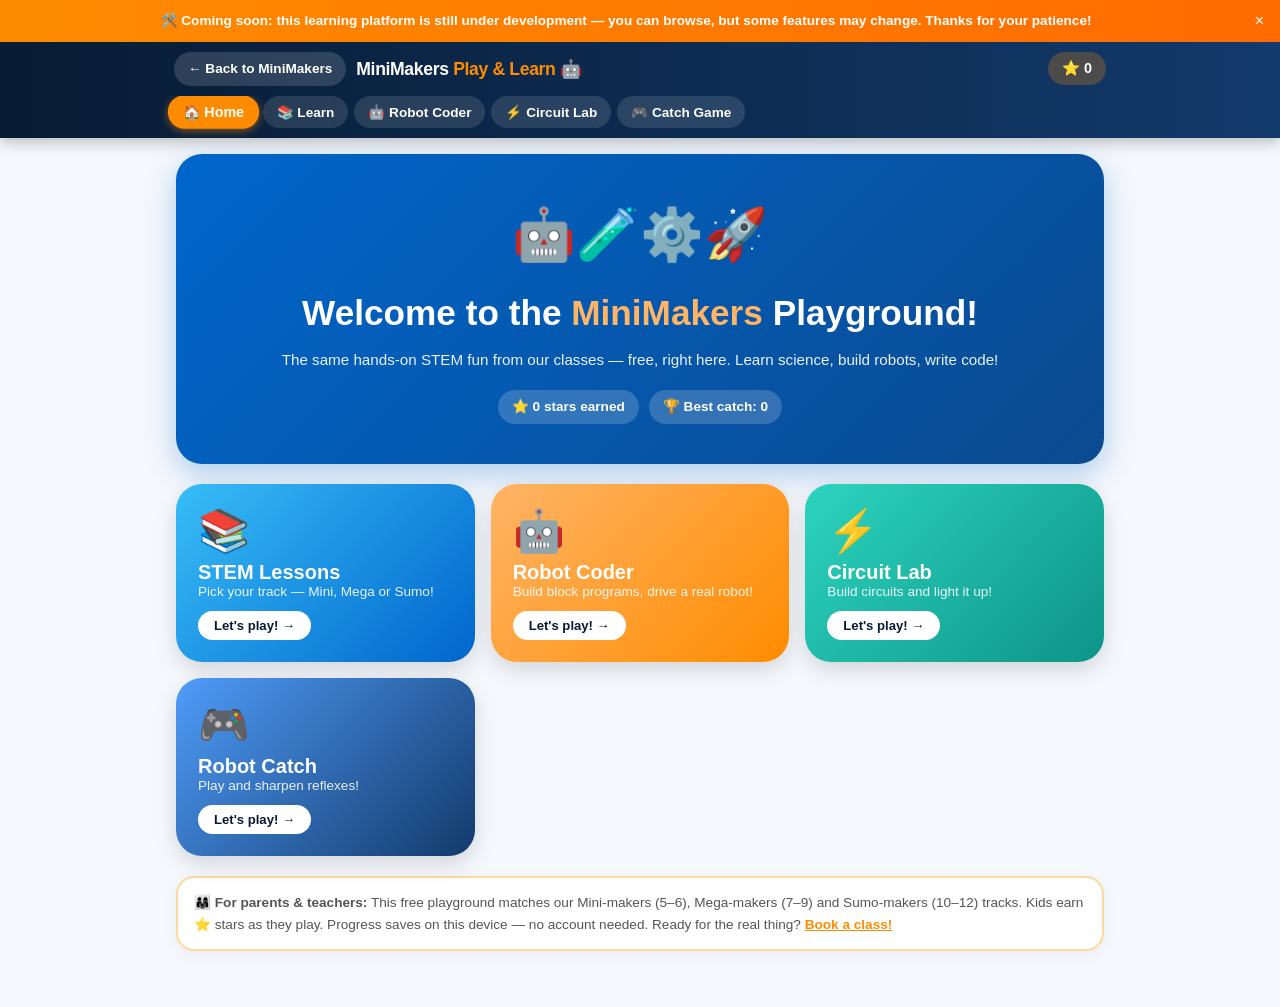
==== learn/index.html @ 7b4bd278 "Clean URLs: /learn and /store pages; academy.html/shop.html now redirect; homepage links + sitemap u" ====
<!doctype html>
<html lang="en">
<head>
<meta charset="UTF-8" />
<meta name="viewport" content="width=device-width, initial-scale=1.0, user-scalable=no" />
<title>Play &amp; Learn — MiniMakers Robotics Academy</title>
<style>
  * { box-sizing: border-box; margin: 0; padding: 0; -webkit-tap-highlight-color: transparent; }
  body { font-family: 'Poppins', Arial, sans-serif; background: #f5f8fc; min-height: 100vh; padding-bottom: 40px; color: #333; line-height: 1.6; }
  button { font-family: inherit; cursor: pointer; border: none; }
  .header { position: sticky; top: 0; z-index: 30; background: linear-gradient(90deg,#071b33,#123a6b); box-shadow: 0 4px 14px rgba(0,0,0,.25); }
  .header-top { max-width: 960px; margin: 0 auto; padding: 10px 14px; display: flex; align-items: center; gap: 10px; flex-wrap: wrap; }
  .back-link { color: #fff; font-weight: 600; font-size: .85rem; text-decoration: none; background: rgba(255,255,255,.15); padding: 6px 14px; border-radius: 999px; transition:.3s; }
  .back-link:hover { background: #ff8c00; }
  .logo { font-weight: 800; color: #fff; font-size: 1.1rem; letter-spacing: -.02em; }
  .logo span { color: #ff8c00; }
  .star-pill { margin-left: auto; background: rgba(255,140,0,.25); border-radius: 999px; padding: 5px 14px; color: #fff; font-weight: 700; font-size: .9rem; }
  .tabs { max-width: 960px; margin: 0 auto; padding: 0 10px 10px; display: flex; gap: 6px; overflow-x: auto; scrollbar-width: none; }
  .tabs::-webkit-scrollbar { display: none; }
  .tab { flex-shrink: 0; padding: 8px 14px; border-radius: 999px; font-size: .85rem; font-weight: 700; background: rgba(255,255,255,.12); color: #fff; transition: .2s; }
  .tab.active { background: #ff8c00; color: #fff; transform: scale(1.05); box-shadow: 0 2px 8px rgba(255,140,0,.5); }
  .page { max-width: 960px; margin: 0 auto; padding: 16px; animation: fadeUp .25s ease; }
  @keyframes fadeUp { from { opacity: 0; transform: translateY(10px); } to { opacity: 1; transform: none; } }

  .hero { border-radius: 26px; background: linear-gradient(135deg,#0066cc,#0a4a8f); padding: 40px 24px; color: #fff; text-align: center; box-shadow: 0 10px 30px rgba(0,102,204,.3); margin-bottom: 20px; }
  .hero .emojis { font-size: 3.2rem; }
  .hero h1 { font-size: clamp(1.4rem, 5vw, 2.2rem); font-weight: 800; margin: 10px 0 6px; }
  .hero h1 span { color: #ffb466; }
  .hero p { opacity: .92; font-weight: 500; font-size: .95rem; }
  .hero .stats { margin-top: 18px; display: flex; justify-content: center; gap: 10px; flex-wrap: wrap; font-size: .85rem; font-weight: 700; }
  .hero .stats span { background: rgba(255,255,255,.18); border-radius: 999px; padding: 6px 14px; }
  .card-grid { display: grid; grid-template-columns: repeat(auto-fit, minmax(240px, 1fr)); gap: 16px; }
  .card { text-align: left; border-radius: 26px; padding: 22px; color: #fff; box-shadow: 0 8px 22px rgba(0,0,0,.14); transition: transform .2s; }
  .card:hover { transform: scale(1.03) translateY(-3px); } .card:active { transform: scale(.97); }
  .card .big { font-size: 2.6rem; margin-bottom: 6px; }
  .card h3 { font-size: 1.25rem; font-weight: 800; }
  .card p { opacity: .9; font-size: .85rem; font-weight: 500; }
  .card .go { display: inline-block; margin-top: 12px; background: #fff; color: #071b33; border-radius: 999px; padding: 7px 16px; font-size: .82rem; font-weight: 800; }
  .g-sky { background: linear-gradient(135deg,#38bdf8,#0066cc); } .g-orange { background: linear-gradient(135deg,#ffb466,#ff8c00); }
  .g-blue { background: linear-gradient(135deg,#4f9cf9,#123a6b); } .g-teal { background: linear-gradient(135deg,#2dd4bf,#0d9488); }
  .note { margin-top: 20px; background: #fff; border: 2px solid #ffd9a0; border-radius: 18px; padding: 14px 16px; font-size: .85rem; font-weight: 500; color: #555; box-shadow: 0 4px 15px rgba(0,0,0,.05); }

  h2.page-title { font-size: 1.5rem; font-weight: 800; margin-bottom: 4px; color:#123; }
  .page-sub { font-size: .85rem; color: #666; font-weight: 500; margin-bottom: 14px; }
  .lesson-pills, .ch-pills { display: flex; gap: 8px; flex-wrap: wrap; margin-bottom: 14px; }
  .pill { padding: 6px 13px; border-radius: 999px; font-size: .8rem; font-weight: 700; background: #fff3e0; color: #b45309; border: 1px solid #ffd9a0; }
  .pill.active { background: #ff8c00; color: #fff; transform: scale(1.06); box-shadow: 0 2px 8px rgba(255,140,0,.4); }
  .lesson-card { border-radius: 26px; background: #fff; box-shadow: 0 8px 26px rgba(0,0,0,.08); overflow: hidden; border: 2px solid #eef2f7; }
  .lesson-head { padding: 22px; color: #fff; }
  .lesson-head .big { font-size: 2.2rem; } .lesson-head h3 { font-size: 1.4rem; font-weight: 800; margin-top: 4px; }
  .age-tag { display: inline-block; margin-top: 8px; background: rgba(255,255,255,.25); border-radius: 999px; padding: 3px 12px; font-size: .72rem; font-weight: 800; }
  .lesson-body { padding: 22px; }
  .video-wrap { position: relative; width: 100%; padding-bottom: 56.25%; margin-bottom: 16px; border-radius: 16px; overflow: hidden; box-shadow: 0 6px 18px rgba(0,0,0,.15); background: #071b33; }
  .video-wrap iframe { position: absolute; inset: 0; width: 100%; height: 100%; border: 0; }
  .video-badge { display: inline-flex; align-items: center; gap: 4px; margin-top: 8px; margin-left: 6px; background: #ff0033; border-radius: 999px; padding: 3px 12px; font-size: .72rem; font-weight: 800; color: #fff; }
  .video-note { display: flex; align-items: center; gap: 8px; background: #f0f9ff; border: 2px solid #bae6fd; border-radius: 14px; padding: 10px 14px; font-size: .78rem; font-weight: 600; color: #0369a1; margin-bottom: 14px; }
  .lesson-body p { line-height: 1.65; font-weight: 500; color: #444; margin-bottom: 10px; font-size: .95rem; animation: fadeUp .3s ease backwards; }
  .quiz { border-top: 2px dashed #ffe0b0; padding-top: 16px; margin-top: 6px; }
  .quiz .q { font-weight: 800; font-size: 1rem; margin-bottom: 12px; color:#123; }
  .opt { display: block; width: 100%; text-align: left; border: 2px solid #e5e7eb; background: #f9fafb; border-radius: 16px; padding: 12px 16px; font-weight: 700; color: #374151; font-size: .92rem; margin-bottom: 8px; transition: .15s; }
  .opt:hover { border-color: #ff8c00; }
  .opt.correct { background: #dcfce7; border-color: #4ade80; }
  .opt.wrong { background: #fee2e2; border-color: #f87171; }
  .opt.dim { opacity: .55; }
  .fun-fact { margin-top: 12px; background: #fff3e0; border: 2px solid #ffb466; border-radius: 16px; padding: 12px 14px; font-size: .82rem; font-weight: 500; color: #7c3a00; animation: fadeUp .3s ease; }
  .lesson-foot { display: flex; justify-content: space-between; align-items: center; margin-top: 14px; }
  .lesson-count { font-size: .8rem; font-weight: 800; color: #ff8c00; }
  .btn-primary { background: #ff8c00; color: #fff; font-weight: 800; border-radius: 999px; padding: 10px 20px; font-size: .88rem; box-shadow: 0 4px 12px rgba(255,140,0,.35); transition:.3s; }
  .btn-primary:active { transform: scale(.95); } .btn-primary:hover { opacity:.9; }

  .coder-grid-2 { display: grid; grid-template-columns: 1fr; gap: 16px; }
  @media (min-width: 768px) { .coder-grid-2 { grid-template-columns: 1fr 1fr; } }
  .panel { border-radius: 26px; background: #fff; box-shadow: 0 8px 26px rgba(0,0,0,.08); padding: 18px; border: 2px solid #eef2f7; }
  .panel h3 { font-weight: 800; margin-bottom: 10px; font-size: .95rem; color:#123; }
  .palette { display: flex; gap: 8px; flex-wrap: wrap; margin-bottom: 16px; }
  .blk-btn { color: #fff; font-weight: 800; border-radius: 12px; padding: 10px 14px; font-size: .85rem; box-shadow: 0 2px 8px rgba(0,0,0,.15); }
  .blk-btn:active { transform: scale(.93); }
  .b-fwd { background: #0d9488; } .b-turn { background: #0066cc; } .b-loop { background: #ff8c00; }
  .program { min-height: 84px; border-radius: 16px; background: #f9fafb; border: 2px dashed #d1d5db; padding: 8px; }
  .program .empty { color: #9ca3af; font-size: .82rem; font-weight: 500; padding: 8px; }
  .blk-row { display: flex; align-items: center; gap: 6px; margin-bottom: 6px; }
  .blk-count { width: 46px; border: 2px solid #ffd9a0; border-radius: 8px; padding: 4px 2px; font-weight: 800; font-size: .82rem; text-align: center; background: #fff; }
  .blk { flex: 1; display: flex; justify-content: space-between; align-items: center; border-radius: 12px; padding: 9px 12px; font-weight: 800; font-size: .85rem; color: #fff; box-shadow: 0 1px 4px rgba(0,0,0,.1); }
  .blk.end { color: #374151; }
  .blk-del { background: rgba(0,0,0,.18); border-radius: 999px; width: 24px; height: 24px; font-weight: 900; color: inherit; font-size: .9rem; line-height: 1; }
  .run-row { display: flex; gap: 8px; margin-top: 12px; }
  .btn-run { flex: 1; background: #ff8c00; color: #fff; font-weight: 900; border-radius: 16px; padding: 12px; font-size: .95rem; box-shadow: 0 4px 12px rgba(255,140,0,.35); }
  .btn-run:disabled { opacity: .4; cursor: default; }
  .btn-clear { background: #e5e7eb; border-radius: 16px; padding: 12px 16px; font-size: 1rem; }
  .grid-wrap { display: flex; flex-direction: column; align-items: center; }
  .robot-grid { display: grid; border-radius: 16px; overflow: hidden; border: 4px solid #99d6f0; background: #ecfdf5; }
  .cell { border: 1px solid #cce9f5; display: flex; align-items: center; justify-content: center; position: relative; font-size: 1.6rem; }
  .cell .robot { font-size: 1.7rem; transition: transform .35s ease; filter: drop-shadow(0 2px 4px rgba(0,0,0,.3)); }
  .msg-ok { margin-top: 12px; width: 100%; border-radius: 16px; padding: 11px; font-weight: 800; font-size: .82rem; background: #dcfce7; border: 2px solid #4ade80; color: #166534; animation: fadeUp .3s; }
  .msg-no { margin-top: 12px; width: 100%; border-radius: 16px; padding: 11px; font-weight: 800; font-size: .82rem; background: #fff3e0; border: 2px solid #ffb466; color: #92400e; animation: fadeUp .3s; }
  .tiny-tip { font-size: .72rem; color: #9ca3af; font-weight: 500; margin-top: 10px; text-align: center; }

  .circuit-panel { border-radius: 26px; background: #fff; box-shadow: 0 8px 26px rgba(0,0,0,.08); border: 2px solid #ffd9a0; padding: 24px; display: flex; flex-direction: column; align-items: center; gap: 18px; }
  .bulb { font-size: 4.2rem; opacity: .35; transition: .3s; }
  .bulb.on { opacity: 1; filter: drop-shadow(0 0 22px rgba(255,140,0,.95)); animation: pulse 1.2s infinite; }
  @keyframes pulse { 0%,100% { transform: scale(1); } 50% { transform: scale(1.12); } }
  .wire-row { display: flex; align-items: center; gap: 12px; flex-wrap: wrap; justify-content: center; }
  .wire-row .big { font-size: 2rem; }
  .toggle { font-weight: 900; border-radius: 16px; padding: 12px 24px; font-size: .9rem; box-shadow: 0 3px 10px rgba(0,0,0,.12); background: #e5e7eb; color: #4b5563; }
  .toggle.on-amber { background: #ff8c00; color: #fff; } .toggle.on-green { background: #0d9488; color: #fff; }
  .toggle:active { transform: scale(.95); }
  .success-box { background: #dcfce7; border: 2px solid #4ade80; border-radius: 16px; padding: 14px; font-weight: 800; color: #166534; font-size: .88rem; animation: fadeUp .3s; text-align: center; }
  .info-grid { margin-top: 16px; display: grid; gap: 12px; grid-template-columns: repeat(auto-fit, minmax(240px, 1fr)); }
  .info-card { border-radius: 18px; padding: 16px; font-size: .85rem; font-weight: 500; color: #374151; line-height: 1.6; }

  .game-stats { display: flex; gap: 8px; font-weight: 800; font-size: .82rem; margin-bottom: 12px; flex-wrap: wrap; }
  .game-stats span { background: #fff3e0; border-radius: 999px; padding: 5px 12px; }
  #game-area { position: relative; height: 320px; border: 4px solid #ffb466; border-radius: 26px; overflow: hidden; background: linear-gradient(#e0ecff, #faf5ff); touch-action: none; user-select: none; }
  .falling { position: absolute; font-size: 1.8rem; transform: translateX(-50%); pointer-events: none; }
  #basket { position: absolute; font-size: 2.2rem; transform: translateX(-50%); pointer-events: none; }
  .game-overlay { position: absolute; inset: 0; background: rgba(7,27,51,.4); backdrop-filter: blur(3px); display: flex; flex-direction: column; align-items: center; justify-content: center; gap: 12px; }
  .game-overlay .t { color: #fff; font-weight: 900; font-size: 1.2rem; text-align: center; padding: 0 16px; }
  .game-overlay .start { background: #ff8c00; color: #fff; font-weight: 900; border-radius: 999px; padding: 12px 32px; font-size: 1rem; box-shadow: 0 6px 18px rgba(0,0,0,.3); }

  #toast { position: fixed; bottom: 18px; left: 50%; transform: translateX(-50%); background: #071b33; color: #fff; font-weight: 900; border-radius: 999px; padding: 12px 26px; box-shadow: 0 8px 24px rgba(0,0,0,.3); font-size: .85rem; z-index: 50; display: none; animation: fadeUp .3s; }
  .confetti { position: fixed; top: -10%; font-size: 1.5rem; z-index: 49; pointer-events: none; animation: fall linear forwards; }
  @keyframes fall { to { top: 110%; transform: rotate(360deg); } }
  /* Dev notice banner */
.dev-banner { position: sticky; top: 0; z-index: 999; background: linear-gradient(90deg,#ff8c00,#ff6b00); color: #fff; padding: 10px 44px 10px 16px; text-align: center; font-size: .85rem; font-weight: 600; }
.dev-banner a { color: #fff; text-decoration: underline; }
.dev-banner .close-x { position: absolute; right: 10px; top: 50%; transform: translateY(-50%); background: none; color: #fff; font-size: 1rem; cursor: pointer; padding: 2px 6px; }

</style>
</head>
<body>
  <div class="dev-banner" id="devBanner">🛠️ <strong>Coming soon:</strong> this learning platform is still under development — you can browse, but some features may change. Thanks for your patience!
<button class="close-x" onclick="var b=document.getElementById(&quot;devBanner&quot;); b.parentNode.removeChild(b);">&times;</button>
</div>
<div class="header">
  <div class="header-top">
    <a class="back-link" href="/">← Back to MiniMakers</a>
    <div class="logo">MiniMakers <span>Play &amp; Learn</span> 🤖</div>
    <div class="star-pill">⭐ <span id="star-count">0</span></div>
  </div>
  <div class="tabs" id="tabs"></div>
</div>
<div id="app"></div>
<div id="toast"></div>

<script>
/* ================= DATA ================= */
var LESSONS = [
  { emoji:"🤖", title:"What is a Robot?", age:"5+", level:1, video:"zBmWU-qEJBQ", track:"Mini-makers Track", color:"linear-gradient(90deg,#38bdf8,#0066cc)",
    content:["A robot is a machine that can SENSE, THINK, and ACT! 🦾","👀 SENSE: Robots use sensors like cameras and touch buttons to see and feel the world.","🧠 THINK: A computer brain decides what to do.","🏃 ACT: Motors move wheels, arms, or legs to do the action!","You are a robot expert already — your body senses (eyes!), thinks (brain!), and acts (muscles!) the same way!"],
    quiz:{ q:"Which part helps a robot 'think'?", options:["Its wheels","Its computer brain","Its battery"], answer:1,
    fun:"Just like your brain tells your legs to run, a robot's computer tells its motors to spin!" } },
  { emoji:"👁️", title:"Super Sensors", age:"7+", level:1, track:"Mega-makers Track", color:"linear-gradient(90deg,#0d9488,#0f766e)",
    content:["Sensors are a robot's superpowers! 🦸","📷 Camera → helps robots see shapes, faces and colors.","📏 Distance (ultrasonic) sensor → works like bat echo! It bounces sound to measure how far a wall is.","🎛️ Touch sensor → feels bumps, like when you touch something hot and pull back!","🧭 Compass / gyroscope → tells the robot which way it is facing.","Robots use MANY sensors together, just like you use your eyes AND ears at the same time."],
    quiz:{ q:"A bat-like sensor that measures distance is called…", options:["Ultrasonic sensor","Color sensor","Sound sensor"], answer:0,
    fun:"Bats send out squeaks and listen for the echo. Ultrasonic sensors do exactly the same with sound waves!" } },
  { emoji:"🔁", title:"Loops & Code Blocks", age:"8+", level:2, track:"Mega-makers & Sumo-makers", color:"linear-gradient(90deg,#ffb466,#ff8c00)",
    content:["Computers follow instructions STEP BY STEP, like a recipe! 📝","A LOOP tells the computer: 'do this again and again!' 🔁","Instead of writing 'move forward' 4 times, we can say: repeat 4 [move forward].","This is how kid coders use Scratch and Blockly — colorful blocks that snap together like LEGO!","Try the Robot Coder zone to use REAL loops and drive a robot!"],
    quiz:{ q:"How do you make code repeat 4 times the smart way?", options:["Write it 4 times","Use a repeat loop","Shout louder at the robot"], answer:1,
    fun:"Programmers say: 'Don't Repeat Yourself!' Loops make code short, tidy and smart." } },
  { emoji:"⚡", title:"Electricity Power!", age:"6+", level:1, track:"Mega-makers Track", color:"linear-gradient(90deg,#facc15,#f59e0b)",
    content:["Robots need ENERGY to move. Where does it come from? Electricity! ⚡","A circuit is a loop that electricity travels around, like a race track! 🏁","Battery ⚡ → wire → motor → wire → back to battery. If the loop breaks, the robot stops!","A SWITCH is like a drawbridge on the road — open it and cars (electrons) stop!","Motors turn electricity into SPINNING motion. That's how robot wheels turn!"],
    quiz:{ q:"What happens if you break the loop in a circuit?", options:["Electricity flows faster","Electricity stops flowing","The robot dances"], answer:1,
    fun:"Electricity always needs a complete path from + to −. No loop, no power!" } },
  { emoji:"⚙️", title:"Gears & Simple Machines", age:"8+", level:2, track:"Mini-makers Track", color:"linear-gradient(90deg,#4f9cf9,#123a6b)",
    content:["Robots are built from simple machines — the same ones the ancient Egyptians used! 🏗️","⚙️ GEAR: a spiky wheel. Big gear + small gear = speed or power!","🔩 SCREW, 🪜 ramp, ⚖️ LEVER, 🔧 WHEEL & AXLE, ⚓ PULLEY.","Robotic arms use levers. Robotic grippers use gears and pulleys.","Fun fact: a bicycle is a simple machine robot you power with your legs!"],
    quiz:{ q:"Which simple machine is a spiky wheel?", options:["A pulley","A lever","A gear"], answer:2,
    fun:"Gears mesh like teeth! When one turns clockwise, its neighbor turns the opposite way!" } },
  { emoji:"🏗️", title:"Think Like an Engineer", age:"9+", level:1, track:"Sumo-makers Track", color:"linear-gradient(90deg,#f472b6,#db2777)",
    content:["Engineers solve problems with the DESIGN CYCLE: 🔁","1️⃣ ASK: What is the problem? 2️⃣ IMAGINE: brainstorm wild ideas!","3️⃣ PLAN: sketch the best idea. 4️⃣ CREATE: build it!","5️⃣ TEST: does it work? 6️⃣ IMPROVE: fix what failed and try again!","Failing is FINE — every real robot failed MANY times before it worked. Engineers say: fail, learn, improve! 💪"],
    quiz:{ q:"What should you do after a test fails?", options:["Give up","Improve and try again","Hide the robot"], answer:1,
    fun:"NASA's Mars rovers were tested for YEARS on Earth before launch. Failing is part of the plan!" } },

  { emoji:"🧪", title:"What is STEM?", age:"5+", level:1, track:"Mini-makers Track", color:"linear-gradient(90deg,#34d399,#22c55e)",
    content:["STEM = Science, Technology, Engineering, Math — the superpowers behind every robot! 🚀","🔬 Science asks WHY things happen. 💻 Technology builds tools that help people.","🏗️ Engineering solves problems by designing and building. 🔢 Math measures and counts it all.","Technology helps people every day: wheelchairs, hearing aids, phones, even farming tools!","Try it: invent your own robot game or build challenge — you are the engineer today!"],
    quiz:{ q:"What does the 'E' in STEM stand for?", options:["Electricity","Engineering","Energy"], answer:1,
    fun:"Engineers designed the water filter, the bicycle, and even your pencil. Engineering is everywhere!" } },
  { emoji:"🎈", title:"Energy, Motion & Machines", age:"5+", level:2, track:"Mini-makers Track", color:"linear-gradient(90deg,#f472b6,#ec4899)",
    content:["Everything that moves needs ENERGY — pushes and pulls are called FORCES! 💪","Air power is real energy: a balloon car zooms because escaping air pushes it forward!","Stored energy waits to be used — like a stretched rubber band or a wound-up spring.","Wheels reduce friction, so things roll further than they slide. That's why cars have wheels!","Wiggle bots and push cars show how energy becomes MOTION. Try racing yours with a friend!"],
    quiz:{ q:"Why does a balloon car move forward?", options:["Magic air fairies","Air rushes out backward and pushes the car forward","The balloon gets scared and runs"], answer:1,
    fun:"It's Newton's 3rd law: every push has an equal push back. Real rockets launch with the same rule!" } },
  { emoji:"🏗️", title:"Strong Structures", age:"5+", level:3, track:"Mini-makers Track", color:"linear-gradient(90deg,#60a5fa,#3b82f6)",
    content:["Engineers build with SHAPES — and the triangle is the strongest of all! 🔺","A wide, heavy base makes towers stable. That's why tall towers are wider at the bottom.","Bridges carry weight across gaps using strong shapes and support columns.","Clay and skewers can become amazing towers — if you test, fail, and improve!","Stability means not falling over. Test yours: can it survive a gentle table shake?"],
    quiz:{ q:"Which shape makes the strongest frame?", options:["Square","Triangle","Circle"], answer:1,
    fun:"The Eiffel Tower is made of thousands of triangles — that's why it has stood for over 130 years!" } },
  { emoji:"🔌", title:"Electronics: Circuits & LEDs", age:"7+", level:2, track:"Mega-makers Track", color:"linear-gradient(90deg,#fbbf24,#f59e0b)",
    content:["Electronics is about controlling electricity to do useful jobs — like lighting an LED! 💡","Every circuit needs a POWER SOURCE (battery) and a complete loop for current to flow.","INPUTS sense (a button), OUTPUTS act (a light or buzzer). Input → brain → output!","Conductors let electricity pass (metals). Insulators block it (plastic, wood, rubber).","Cardboard circuits and breadboards let you build real light-up projects safely!"],
    quiz:{ q:"Which material lets electricity pass through it?", options:["Plastic ruler","Metal spoon","Wooden stick"], answer:1,
    fun:"The copper inside wires is a great conductor — that's why nearly all wires use copper!" } },
  { emoji:"👀", title:"Sensors & Smart Systems", age:"7+", level:2, track:"Mega-makers Track", color:"linear-gradient(90deg,#2dd4bf,#0d9488)",
    content:["A SMART SYSTEM senses something, then reacts automatically — no human needed! 🤖","Robots 'see' with sensors: touch (a bump), light (bright/dark), and distance (how far).","Obstacle detection: a distance sensor tells the robot 'wall ahead!' so it can turn away.","It works like IF-THEN thinking: IF something is close, THEN turn. Sensors + rules = automation!","Automatic doors and street lights use the same idea: sense → decide → act."],
    quiz:{ q:"How does an automatic door 'know' to open?", options:["It hears your voice","A sensor detects you approaching","It opens every 5 seconds"], answer:1,
    fun:"Self-driving cars use dozens of sensors doing exactly this — millions of IF-THEN decisions every second!" } },
  { emoji:"💻", title:"Coding & Computational Thinking", age:"8+", level:3, track:"Mega-makers & Sumo-makers", color:"linear-gradient(90deg,#818cf8,#6366f1)",
    content:["An ALGORITHM is a step-by-step recipe for a computer. Computers follow it exactly! 📝","SEQUENCING matters: brush teeth → apply paste is very different from paste → brush!","EVENTS make programs interactive: 'when flag clicked' or 'when space key pressed'.","Scratch lets you snap colorful blocks together to move sprites and build games.","When code doesn't work, you DEBUG it — read carefully, find the bug, fix it, test again!"],
    quiz:{ q:"Finding and fixing an error in your code is called…", options:["Debugging","Deleting","Doodling"], answer:0,
    fun:"In 1947, engineers found a real moth stuck in a computer — they taped it in the logbook and called it a 'bug'!" } },
  { emoji:"🤖", title:"Robotics & Automation", age:"10+", level:2, track:"Sumo-makers Track", color:"linear-gradient(90deg,#f97316,#ea580c)",
    content:["A TRUE robot combines SENSORS (sense) + a BRAIN (decide) + ACTUATORS (act) in one system!","Motors are actuators — they turn electricity into spinning wheels and moving arms.","AUTOMATION means machines do repetitive jobs by themselves: sorting, packing, welding.","Sumo robots use distance sensors to FIND an opponent and motors to PUSH it out of the ring! 🥋","Build a simple robotic system: a touch sensor that stops the motor the moment it bumps a wall."],
    quiz:{ q:"What makes a machine a TRUE robot?", options:["Sensors + brain + actuators working together","It looks like a human","It just has wheels"], answer:0,
    fun:"Car factory arms repeat their exact movement thousands of times a day — automation at work!" } },
  { emoji:"🎨", title:"Invent & Innovate", age:"10+", level:3, track:"Sumo-makers Track", color:"linear-gradient(90deg,#c084fc,#a855f7)",
    content:["Inventors start with a PROBLEM, not a product: what annoys people? What could be easier?","Innovation = taking an idea, prototyping it fast, testing it, and improving it again and again.","Great inventions come from TEAMS — sharing ideas, dividing jobs, building together.","Every project ends with a SHOWCASE: present your build, explain your choices, celebrate! 🎤","Your first version should be rough and quick. Real inventors call this a MVP — Minimum Viable Product!"],
    quiz:{ q:"What is the best FIRST step when inventing something new?", options:["Buy the most expensive parts","Ask what problem you are solving","Keep the idea secret"], answer:1,
    fun:"The Wright brothers built a wind tunnel out of a box to test 200+ wing shapes before their first flight!" } }
];

var CHALLENGES = [
  { name:"Reach the Star", hint:"Drive to the star ⭐", grid:5, start:{x:0,y:4}, goal:{x:4,y:0},
    stars:[{x:4,y:0}], walls:[] },
  { name:"Zigzag Master", hint:"Go around the walls to the star ⭐", grid:5, start:{x:0,y:4}, goal:{x:4,y:4},
    stars:[{x:4,y:4}], walls:[{x:1,y:4},{x:1,y:3},{x:3,y:2},{x:3,y:1},{x:2,y:0}] },
  { name:"Collect the Stars", hint:"Grab ALL the stars, then reach the flag 🏁", grid:5, start:{x:0,y:4}, goal:{x:4,y:0},
    stars:[{x:2,y:4},{x:2,y:1},{x:4,y:0}], walls:[{x:1,y:2},{x:3,y:3}] }
];

var TABS = [ {id:"home",label:"🏠 Home"},{id:"learn",label:"📚 Learn"},{id:"coder",label:"🤖 Robot Coder"},{id:"lab",label:"⚡ Circuit Lab"},{id:"game",label:"🎮 Catch Game"} ];
var TRACKS = [
  { id:"mini", name:"Mini-makers", emoji:"🐣", ages:"Ages 5–6", grad:"g-teal", desc:"Discover STEM through play — energy, motion, structures and first robots!" },
  { id:"mega", name:"Mega-makers", emoji:"🚀", ages:"Ages 7–9", grad:"g-sky", desc:"Dive into electronics, sensors and coding with Scratch!" },
  { id:"sumo", name:"Sumo-makers", emoji:"🥇", ages:"Ages 10–12", grad:"g-orange", desc:"Build real robotic systems — automation, innovation and sumo battles!" }
];
function trackIdOf(l){
  if (l.track.indexOf("Mini-makers") >= 0) return "mini";
  if (l.track.indexOf("Mega-makers") >= 0) return "mega";
  return "sumo";
}

/* ================= STATE ================= */
var S = { tab:"home", stars:0, lesson:0, track:null, picked:null, unlocked:false, challenge:0, program:[], robot:null, collected:[], running:false, coderMsg:null, switchOn:false, wire:false };
var BEST = { score:0 };

function save(){ try { localStorage.setItem("miniMakersAcademy", JSON.stringify({stars:S.stars,best:BEST.score})); } catch(e){} }
function load(){ try { var d = JSON.parse(localStorage.getItem("miniMakersAcademy")); if(d){ S.stars=d.stars||0; BEST.score=d.best||0; } } catch(e){} }

function award(n, text){
  S.stars += n; document.getElementById("star-count").textContent = S.stars; save();
  var t = document.getElementById("toast"); t.textContent = "+⭐ " + text; t.style.display = "block";
  clearTimeout(t._tm); t._tm = setTimeout(function(){ t.style.display="none"; }, 2600);
  confetti();
}
function confetti(){
  var em = ["🎉","⭐","🎊","🤖","✨"];
  for (var i=0;i<18;i++){
    (function(i){
      var c = document.createElement("div"); c.className="confetti"; c.textContent = em[i%5];
      c.style.left = ((i*41)%100)+"%"; c.style.animationDuration = (1.4+(i%5)*0.3)+"s"; c.style.animationDelay=((i%8)*0.08)+"s";
      document.body.appendChild(c); setTimeout(function(){ c.remove(); }, 2600);
    })(i);
  }
}

function el(id){ return document.getElementById(id); }

/* ================= NAV ================= */
function renderTabs(){
  var t = el("tabs"); t.innerHTML = "";
  TABS.forEach(function(tb){
    var b = document.createElement("button"); b.className = "tab"+(S.tab===tb.id?" active":""); b.textContent = tb.label;
    b.onclick = function(){ S.tab = tb.id; render(); };
    t.appendChild(b);
  });
}

/* ================= HOME ================= */
function renderHome(){
  var cards = [
    {id:"learn",e:"📚",t:"STEM Lessons",d:"Pick your track — Mini, Mega or Sumo!",c:"g-sky"},
    {id:"coder",e:"🤖",t:"Robot Coder",d:"Build block programs, drive a real robot!",c:"g-orange"},
    {id:"lab",e:"⚡",t:"Circuit Lab",d:"Build circuits and light it up!",c:"g-teal"},
    {id:"game",e:"🎮",t:"Robot Catch",d:"Play and sharpen reflexes!",c:"g-blue"}
  ];
  var html = '<div class="page">'
    + '<div class="hero"><div class="emojis">🤖🧪⚙️🚀</div>'
    + '<h1>Welcome to the <span>MiniMakers</span> Playground!</h1>'
    + '<p>The same hands-on STEM fun from our classes — free, right here. Learn science, build robots, write code!</p>'
    + '<div class="stats"><span>⭐ '+S.stars+' stars earned</span><span>🏆 Best catch: '+BEST.score+'</span></div></div>'
    + '<div class="card-grid">';
  cards.forEach(function(c){
    html += '<button class="card '+c.c+'" data-go="'+c.id+'"><div class="big">'+c.e+'</div><h3>'+c.t+'</h3><p>'+c.d+'</p><span class="go">Let\'s play! →</span></button>';
  });
  html += '</div><div class="note">👨‍👩‍👧 <b>For parents &amp; teachers:</b> This free playground matches our Mini-makers (5–6), Mega-makers (7–9) and Sumo-makers (10–12) tracks. Kids earn ⭐ stars as they play. Progress saves on this device — no account needed. Ready for the real thing? <a href="/#contact" style="color:#ff8c00;font-weight:700;">Book a class!</a></div></div>';
  var app = el("app"); app.innerHTML = html;
  app.querySelectorAll("[data-go]").forEach(function(b){
    b.onclick = function(){ S.tab = b.getAttribute("data-go"); render(); };
  });
}

/* ================= LEARN ================= */
function renderLearn(){
  // track picker view (no track chosen yet)
  if (!S.track){
    var html = '<div class="page"><h2 class="page-title">📚 STEM Lessons</h2>'
      + '<p class="page-sub">Pick your track to start learning! 🚩</p><div class="card-grid">';
    TRACKS.forEach(function(t){
      var count = LESSONS.filter(function(l){ return trackIdOf(l)===t.id; }).length;
      var freeCount = LESSONS.filter(function(l){ return trackIdOf(l)===t.id && l.level===1; }).length;
      html += '<button class="card '+t.grad+'" data-track="'+t.id+'"><div class="big">'+t.emoji+'</div>'
        + '<h3>'+t.name+'</h3><p><b>'+t.ages+'</b> — '+t.desc+'</p>'
        + '<span class="go">'+freeCount+' free lessons · '+count+' total →</span></button>';
    });
    html += '</div></div>';
    var app = el("app"); app.innerHTML = html;
    app.querySelectorAll("[data-track]").forEach(function(b){
      b.onclick = function(){ S.track = b.getAttribute("data-track"); S.lesson = 0; S.picked = null; render(); };
    });
    return;
  }
  // track chosen: show levels
  var track = TRACKS.filter(function(t){ return t.id===S.track; })[0];
  var trackLessons = LESSONS.map(function(l,i){ return {l:l,i:i}; }).filter(function(o){ return trackIdOf(o.l)===S.track; });
  var LEVELS = [
    { n:1, name:"Level 1 · Starter", emoji:"🌱", free:true, desc:"Free intro lessons — start here!" },
    { n:2, name:"Level 2 · Explorer", emoji:"⚡", free:false, desc:"Deeper skills with hands-on projects." },
    { n:3, name:"Level 3 · Champion", emoji:"🏆", free:false, desc:"Advanced builds, real robotics challenges." }
  ];
  var html = '<div class="page"><div style="display:flex;justify-content:space-between;align-items:center;flex-wrap:wrap;gap:8px;margin-bottom:6px">'
    + '<h2 class="page-title">'+track.emoji+' '+track.name+'</h2>'
    + '<button class="btn-primary" id="back-tracks" style="background:#123a6b">← All tracks</button></div>'
    + '<p class="page-sub">'+track.ages+' — '+track.desc+'</p>';
  LEVELS.forEach(function(L){
    var lvlLessons = trackLessons.filter(function(o){ return o.l.level===L.n; });
    html += '<div style="margin-bottom:22px"><div style="display:flex;align-items:center;gap:10px;margin-bottom:10px;flex-wrap:wrap">'
      + '<span style="font-size:1.5rem">'+L.emoji+'</span><h3 style="font-weight:800;font-size:1.05rem;color:#123">'+L.name+'</h3>'
      + (L.free ? '<span style="background:#dcfce7;border:1px solid #4ade80;color:#166534;font-size:.7rem;font-weight:800;border-radius:999px;padding:3px 10px">FREE</span>'
                : '<span style="background:#fff3e0;border:1px solid #ffb466;color:#92400e;font-size:.7rem;font-weight:800;border-radius:999px;padding:3px 10px">🔒 PREMIUM</span>')
      + '<span style="color:#888;font-size:.75rem;font-weight:600">'+L.desc+'</span></div>';
    if (!L.free && !S.unlocked){
      html += '<div class="lesson-card" style="padding:20px;text-align:center">'
        + '<div style="font-size:2.6rem;margin-bottom:6px">🔒</div>'
        + '<p style="font-weight:800;color:#123;margin-bottom:4px">Unlock Level '+L.n+' lessons</p>'
        + '<p style="color:#666;font-size:.85rem;margin-bottom:14px">'+lvlLessons.length+' exciting lessons: '+lvlLessons.map(function(o){ return o.l.title; }).join(" · ")+'</p>'
        + '<a href="/#contact" class="btn-primary" style="text-decoration:none;display:inline-block">Enroll to unlock →</a></div>';
    } else {
      html += '<div class="lesson-pills">';
      lvlLessons.forEach(function(o){
        var idx = trackLessons.indexOf(o);
        html += '<button class="pill'+(idx===S.lesson?" active":"")+'" data-l="'+idx+'">'+o.l.emoji+' '+o.l.title+'</button>';
      });
      html += '</div>';
    }
    html += '</div>';
  });
  var l = trackLessons[S.lesson] ? trackLessons[S.lesson].l : trackLessons[0].l;
  if (l && (!l.level || l.level===1 || S.unlocked)){
    html += '<div class="lesson-card"><div class="lesson-head" style="background:'+l.color+'">'
    + '<div class="big">'+l.emoji+'</div><h3>'+l.title+'</h3><span class="age-tag">Ages '+l.age+'</span>'+(l.track?' <span class="age-tag">🚩 '+l.track+'</span>':'')+(l.video?'<span class="video-badge">▶ VIDEO</span>':'')+'</div>'
    + '<div class="lesson-body">';
  if (l.video){
    html += '<div class="video-wrap"><iframe src="https://www.youtube-nocookie.com/embed/'+l.video+'" title="MiniMakers lesson video" allow="accelerometer; autoplay; clipboard-write; encrypted-media; gyroscope; picture-in-picture" allowfullscreen loading="lazy"></iframe></div>'
      + '<div class="video-note"><span>📶</span><span>Video uses data — watch on WiFi if you can!</span></div>';
  }
  l.content.forEach(function(p,i){ html += '<p style="animation-delay:'+(i*0.06)+'s">'+p+'</p>'; });
  html += '<div class="quiz"><div class="q">🧠 Quick Quiz: '+l.quiz.q+'</div>';
  l.quiz.options.forEach(function(o,i){
    var cls = "opt";
    if (S.picked !== null){ if (i===l.quiz.answer) cls += " correct"; else if (i===S.picked) cls += " wrong"; else cls += " dim"; }
    html += '<button class="'+cls+'" data-q="'+i+'">'+((S.picked!==null&&i===l.quiz.answer)?"✅ ":((S.picked===i)?"❌ ":""))+o+'</button>';
  });
  if (S.picked !== null){
    html += '<div class="fun-fact">'+((S.picked===l.quiz.answer)?"🎉 Correct! ":"Almost! The green answer is correct. ")+l.quiz.fun+'</div>';
  }
  html += '</div><div class="lesson-foot"><span class="lesson-count">'+track.emoji+' Lesson</span>'
    + '<button class="btn-primary" id="next-lesson">Next lesson →</button></div></div></div>';
  } else {
    html += '<div class="lesson-card" style="padding:24px;text-align:center"><div style="font-size:2.6rem">🔒</div>'
      + '<p style="font-weight:800;color:#123;margin-top:6px">This is a premium lesson</p>'
      + '<p style="color:#666;font-size:.85rem;margin:6px 0 14px">Enroll in the '+track.name+' program to unlock Level '+l.level+'!</p>'
      + '<a href="/#contact" class="btn-primary" style="text-decoration:none;display:inline-block">Enroll to unlock →</a></div>';
  }
  html += '</div>';
  var app = el("app"); app.innerHTML = html;
  el("back-tracks").onclick = function(){ S.track = null; S.picked = null; render(); };
  app.querySelectorAll("[data-l]").forEach(function(b){
    b.onclick = function(){ S.lesson = +b.getAttribute("data-l"); S.picked = null; render(); };
  });
  app.querySelectorAll("[data-q]").forEach(function(b){
    b.onclick = function(){
      if (S.picked !== null) return;
      var i = +b.getAttribute("data-q"); S.picked = i;
      if (i === l.quiz.answer) award(3, "Quiz whiz! 🌟");
      render();
    };
  });
  el("next-lesson").onclick = function(){
    S.picked = null;
    var n = (S.lesson+1)%trackLessons.length;
    // skip paid lessons unless unlocked
    var guard = 0;
    while (!S.unlocked && trackLessons[n].l.level !== 1 && guard < trackLessons.length){ n = (n+1)%trackLessons.length; guard++; }
    S.lesson = n; render();
  };
}

/* ================= CODER ================= */
var BLOCKS = { fwd:{label:"Move ⬆️"}, left:{label:"Turn ↰"}, right:{label:"Turn ↱"}, loopStart:{label:"Repeat ×"}, loopEnd:{label:"End repeat"} };
var DIRS = [{dx:0,dy:-1},{dx:1,dy:0},{dx:0,dy:1},{dx:-1,dy:0}];

function renderCoder(){
  var ch = CHALLENGES[S.challenge];
  if (S.robot === null) S.robot = { x:ch.start.x, y:ch.start.y, dir:0 };
  var html = '<div class="page"><h2 class="page-title">🤖 Robot Coder</h2>'
    + '<p class="page-sub">Challenge '+(S.challenge+1)+': <b>'+ch.name+'</b> — '+ch.hint+'</p><div class="ch-pills">';
  CHALLENGES.forEach(function(c,i){ html += '<button class="pill'+(i===S.challenge?" active":"")+'" data-c="'+i+'">'+(i+1)+'. '+c.name+'</button>'; });
  html += '</div><div class="coder-grid-2"><div class="panel"><h3>🧩 Tap blocks to build your program:</h3><div class="palette">'
    + '<button class="blk-btn b-fwd" data-add="fwd">⬆️ Move</button>'
    + '<button class="blk-btn b-turn" data-add="left">↰ Turn left</button>'
    + '<button class="blk-btn b-turn" data-add="right">↱ Turn right</button>'
    + '<button class="blk-btn b-loop" data-add="loopStart">🔁 Repeat</button>'
    + '<button class="blk-btn b-loop" data-add="loopEnd">⏹ End repeat</button></div>'
    + '<h3>📝 Your program:</h3><div class="program" id="program">';
  if (S.program.length === 0) html += '<div class="empty">Tap blocks above to build your program…</div>';
  S.program.forEach(function(b,i){
    var t = BLOCKS[b.type];
    var bg = b.type==="fwd" ? "#0d9488" : (b.type==="loopStart"||b.type==="loopEnd") ? (b.type==="loopEnd"?"#ffd9a0":"#ff8c00") : "#0066cc";
    html += '<div class="blk-row">';
    if (b.type === "loopStart") html += '<input type="number" min="1" max="5" value="'+b.count+'" class="blk-count" data-cnt="'+i+'">';
    html += '<div class="blk'+(b.type==="loopEnd"?" end":"")+'" style="background:'+bg+'">'
      + '<span>'+t.label+'</span><button class="blk-del" data-del="'+i+'">×</button></div></div>';
  });
  html += '</div><div class="run-row"><button class="btn-run" id="run-btn" '+(S.running||S.program.length===0?"disabled":"")+'>'
    + (S.running?"▶ Running…":"▶ Run Program!")+'</button>'
    + '<button class="btn-clear" id="clear-btn">🗑️</button></div></div>'
    + '<div class="panel grid-wrap"><h3>🌍 Robot World</h3><div class="robot-grid" id="robot-grid" style="grid-template-columns:repeat('+ch.grid+', 52px)"></div>';
  if (S.coderMsg) html += '<div class="'+(S.coderMsg.ok?"msg-ok":"msg-no")+'">'+S.coderMsg.text+'</div>';
  html += '<p class="tiny-tip">🤖 arrow shows the direction. Turns rotate the robot in place.</p></div></div></div>';
  var app = el("app"); app.innerHTML = html;
  app.querySelectorAll("[data-c]").forEach(function(b){ b.onclick = function(){ var i=+b.getAttribute("data-c"); S.challenge=i; var c=CHALLENGES[i]; S.robot={x:c.start.x,y:c.start.y,dir:0}; S.program=[]; S.collected=[]; S.coderMsg=null; render(); }; });
  app.querySelectorAll("[data-add]").forEach(function(b){
    b.onclick = function(){
      if (S.running) return;
      var t = b.getAttribute("data-add");
      S.program.push(t==="loopStart" ? {type:t,count:2} : {type:t});
      S.coderMsg = null; render();
    };
  });
  app.querySelectorAll("[data-del]").forEach(function(b){ b.onclick = function(){ if(!S.running){ S.program.splice(+b.getAttribute("data-del"),1); render(); } }; });
  app.querySelectorAll("[data-cnt]").forEach(function(inp){
    inp.onchange = function(){ var i=+inp.getAttribute("data-cnt"); S.program[i].count = Math.max(1, Math.min(5, +inp.value||1)); render(); };
  });
  el("clear-btn").onclick = function(){ if(!S.running){ S.program=[]; S.robot={x:ch.start.x,y:ch.start.y,dir:0}; S.collected=[]; S.coderMsg=null; render(); } };
  el("run-btn").onclick = runProgram;
  drawGrid();
}

function drawGrid(){
  var ch = CHALLENGES[S.challenge]; var g = el("robot-grid"); if(!g) return;
  g.innerHTML = "";
  for (var y=0; y<ch.grid; y++){
    for (var x=0; x<ch.grid; x++){
      var c = document.createElement("div"); c.className = "cell"; c.style.width="52px"; c.style.height="52px";
      var isWall = ch.walls.some(function(w){ return w.x===x&&w.y===y; });
      var starIdx = ch.stars.findIndex(function(s){ return s.x===x&&s.y===y; });
      var hasStar = starIdx>=0 && S.collected.indexOf(starIdx)<0;
      var isGoal = ch.goal.x===x && ch.goal.y===y;
      var isRobot = S.robot.x===x && S.robot.y===y;
      if (isWall) c.textContent = "🧱";
      else if (hasStar) c.textContent = "⭐";
      else if (isGoal) c.textContent = "🏁";
      if (isRobot){
        var r = document.createElement("div"); r.className = "robot"; r.textContent = "🤖";
        r.style.transform = "rotate("+(S.robot.dir*90)+"deg)";
        c.appendChild(r);
      }
      g.appendChild(c);
    }
  }
}

function sleep(ms){ return new Promise(function(res){ setTimeout(res, ms); }); }

async function runProgram(){
  if (S.running || S.program.length===0) return;
  var ch = CHALLENGES[S.challenge];
  S.running = true; S.coderMsg = null; S.collected = [];
  S.robot = { x:ch.start.x, y:ch.start.y, dir:0 };
  render();
  await sleep(350);
  var state = S.robot, got = [];

  async function runBlock(b){
    if (b.type==="left") state = { x:state.x, y:state.y, dir:(state.dir+3)%4 };
    else if (b.type==="right") state = { x:state.x, y:state.y, dir:(state.dir+1)%4 };
    else if (b.type==="fwd"){
      var d = DIRS[state.dir]; var nx = state.x+d.dx, ny = state.y+d.dy;
      if (nx>=0 && ny>=0 && nx<ch.grid && ny<ch.grid && !ch.walls.some(function(w){ return w.x===nx&&w.y===ny; }))
        state = { x:nx, y:ny, dir:state.dir };
    }
    S.robot = state;
    var hit = ch.stars.findIndex(function(s){ return s.x===state.x && s.y===state.y; });
    if (hit>=0 && got.indexOf(hit)<0){ got.push(hit); S.collected = got.slice(); }
    drawGrid();
    await sleep(420);
  }

  var i = 0;
  outer: while (i < S.program.length){
    var b = S.program[i];
    if (b.type === "loopStart"){
      var j = i+1, depth = 1;
      while (j < S.program.length){
        if (S.program[j].type==="loopStart") depth++;
        if (S.program[j].type==="loopEnd"){ depth--; if (depth===0) break; }
        j++;
      }
      if (depth===0){
        var body = S.program.slice(i+1, j);
        for (var k=0; k<(b.count||2); k++)
          for (var m=0; m<body.length; m++) await runBlock(body[m]);
        i = j+1; continue outer;
      }
    }
    if (b.type !== "loopEnd") await runBlock(b);
    i++;
  }

  if (state.x===ch.goal.x && state.y===ch.goal.y && got.length===ch.stars.length){
    S.coderMsg = { ok:true, text:"🎉 Challenge complete in "+S.program.length+" blocks! Just like our Mega-makers class." };
    award(5, "Coding challenge complete! 🤖⭐");
  } else if (state.x===ch.goal.x && state.y===ch.goal.y){
    S.coderMsg = { ok:false, text:"You reached the flag, but missed some stars! ⭐ Try collecting ALL of them." };
  } else {
    S.coderMsg = { ok:false, text:"Hmm, the robot didn't reach the flag 🏁. Adjust your blocks and try again!" };
  }
  S.running = false;
  render();
}

/* ================= CIRCUIT ================= */
function renderLab(){
  var on = S.switchOn && S.wire;
  var html = '<div class="page"><h2 class="page-title">⚡ Circuit Lab</h2>'
    + '<p class="page-sub">Build a circuit to light the bulb. Flip the switch and connect the wire!</p>'
    + '<div class="circuit-panel"><div class="bulb'+(on?" on":"")+'">'+(on?"💡":"🔌")+'</div>'
    + '<div class="wire-row"><span class="big">🔋</span>'
    + '<svg width="180" height="40"><line x1="0" y1="20" x2="180" y2="20" stroke="'+(on?"#ff8c00":"#d1d5db")+'" stroke-width="5" stroke-linecap="round"/>'
    + (on?'<circle r="5" fill="#ff8c00"><animate attributeName="cx" values="0;180" dur="1.5s" repeatCount="indefinite"/></circle>':"")+'</svg>'
    + '<span class="big'+(on?"":" opacity:.5")+'">⚡</span></div>'
    + '<div style="display:flex;gap:12px;flex-wrap:wrap;justify-content:center">'
    + '<button class="toggle'+(S.switchOn?" on-amber":"")+'" id="sw">'+(S.switchOn?"🔌 Switch: ON":"🔌 Switch: OFF")+'</button>'
    + '<button class="toggle'+(S.wire?" on-green":"")+'" id="wr">'+(S.wire?"🧵 Wire: Connected":"🧵 Wire: Loose")+'</button></div>'
    + (on?'<div class="success-box">🎉 Circuit complete! Electricity flows in a LOOP and the bulb shines!</div>':"")
    + '</div><div class="info-grid">'
    + '<div class="info-card" style="background:#f0f9ff;border:2px solid #bae6fd"><h4 style="color:#0369a1;margin-bottom:6px">🔍 What\'s happening?</h4>Electrons flow from the battery\'s <b>−</b> side, through the wire, through the bulb (making it glow!), and back to <b>+</b>. It\'s a loop — break it anywhere and everything stops!</div>'
    + '<div class="info-card" style="background:#fff3e0;border:2px solid #ffd9a0"><h4 style="color:#b45309;margin-bottom:6px">🤔 Think about it</h4>What happens if the wire is connected but the switch is OFF?<br><button class="btn-primary" id="try-exp" style="margin-top:10px">Try it!</button></div>'
    + '</div></div>';
  var app = el("app"); app.innerHTML = html;
  el("sw").onclick = function(){ S.switchOn = !S.switchOn; render(); };
  el("wr").onclick = function(){ S.wire = !S.wire; render(); };
  var t = el("try-exp"); if (t) t.onclick = function(){ S.switchOn = false; S.wire = true; render(); award(1, "Great experimenting! 🔬"); };
}

/* ================= GAME ================= */
var G = { playing:false, score:0, lives:3, items:[], basket:50, tm1:null, tm2:null, _ten:false };

function renderGame(){
  var html = '<div class="page"><h2 class="page-title">🎮 Robot Catch</h2>'
    + '<p class="page-sub">Catch ⭐ stars and 🔋 batteries with your robot. Miss the good ones or catch a 🧱 and you lose a life!</p>'
    + '<div class="game-stats"><span>🏆 '+G.score+'</span><span>🥇 Best '+BEST.score+'</span><span>'+"❤️".repeat(Math.max(0,G.lives))+'</span></div>'
    + '<div id="game-area"><div id="basket" style="left:'+G.basket+'%;top:86%">🤖</div>'
    + (G.playing?"":'<div class="game-overlay"><div class="t">'+(G.lives<=0?("💥 Game over! Score: "+G.score):"🎮 Robot Catch")+'</div><button class="start" id="game-start">'+(G.lives<=0?"Play again!":"Start!")+'</button></div>')
    + '</div><p class="tiny-tip">Move your finger or mouse across the game area to steer 🤖.</p></div>';
  el("app").innerHTML = html;
  var area = el("game-area");
  function move(clientX){
    var r = area.getBoundingClientRect();
    var pct = ((clientX - r.left) / r.width) * 100;
    G.basket = Math.max(5, Math.min(95, pct));
    el("basket").style.left = G.basket + "%";
  }
  area.addEventListener("pointermove", function(e){ if (G.playing) move(e.clientX); });
  area.addEventListener("pointerdown", function(e){ if (G.playing) move(e.clientX); });
  var st = el("game-start"); if (st) st.onclick = startGame;
  drawItems();
}

function drawItems(){
  var area = el("game-area"); if (!area) return;
  area.querySelectorAll(".falling").forEach(function(f){ f.remove(); });
  G.items.forEach(function(it){
    var d = document.createElement("div"); d.className="falling";
    d.textContent = it.good ? it.kind : "🧱";
    d.style.left = it.x+"%"; d.style.top = it.y+"%";
    area.insertBefore(d, el("basket"));
  });
}

function startGame(){
  G.playing = true; G.score = 0; G.lives = 3; G.items = []; render();
  clearInterval(G.tm1); clearInterval(G.tm2);
  G.tm1 = setInterval(function(){
    G.items.push({ id:Math.random(), x: 10+Math.random()*80, y:-5, good: Math.random()>0.25, kind: Math.random()>0.5?"⭐":"🔋" });
  }, 900);
  G.tm2 = setInterval(function(){
    var next = [];
    for (var i=0; i<G.items.length; i++){
      var it = G.items[i]; var y = it.y + 4;
      if (y >= 88){
        var caught = Math.abs(it.x - G.basket) < 12;
        if (caught && it.good) G.score++;
        else if (caught && !it.good) G.lives--;
        else if (!caught && it.good) G.lives--;
        continue;
      }
      next.push({ x:it.x, y:y, good:it.good, kind:it.kind });
    }
    G.items = next;
    if (G.score > BEST.score) { BEST.score = G.score; save(); }
    if (G.score > 0 && G.score % 10 === 0 && !G._ten) { G._ten = true; award(2, "10 catches! ⭐⭐"); }
    if (G.score % 10 !== 0) G._ten = false;
    if (G.lives <= 0){ clearInterval(G.tm1); clearInterval(G.tm2); G.playing = false; }
    render();
  }, 300);
}

/* ================= ROUTER ================= */
function render(){
  renderTabs();
  el("star-count").textContent = S.stars;
  if (S.tab==="home") renderHome();
  else if (S.tab==="learn") renderLearn();
  else if (S.tab==="coder") renderCoder();
  else if (S.tab==="lab") renderLab();
  else if (S.tab==="game") renderGame();
}
load();
render();
</script>
</body>
</html>
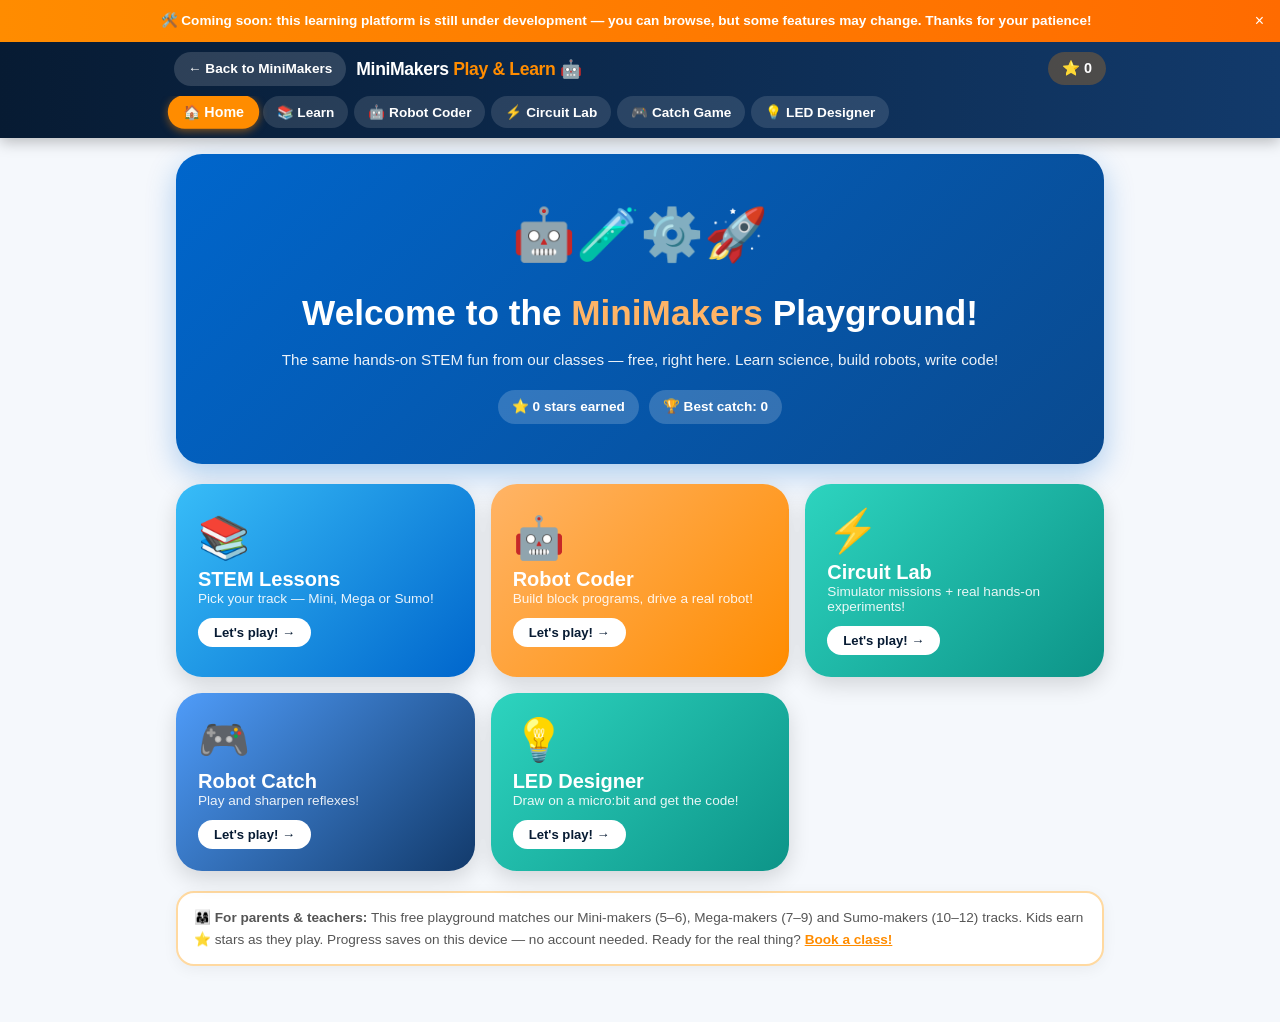
==== commit f281e11e: "Go live: LED Designer, Circuit Lab hub and Practical Guide Live Play & Learn page now matches the ap" ====
--- a/learn/index.html
+++ b/learn/index.html
@@ -126,6 +126,114 @@
 .dev-banner a { color: #fff; text-decoration: underline; }
 .dev-banner .close-x { position: absolute; right: 10px; top: 50%; transform: translateY(-50%); background: none; color: #fff; font-size: 1rem; cursor: pointer; padding: 2px 6px; }
 
+  /* Circuit Lab v2 */
+  .lv-row { display: flex; gap: 6px; overflow-x: auto; padding-bottom: 6px; margin-bottom: 10px; scrollbar-width: thin; }
+  .lv-chip { flex: 0 0 auto; background: #eef2ff; color: #3730a3; font-weight: 800; font-size: .74rem; border-radius: 999px; padding: 7px 12px; border: 2px solid transparent; }
+  .lv-chip.on { background: #ff8c00; color: #fff; }
+  .mission { background: #fff7ed; border: 2px solid #fed7aa; border-radius: 18px; padding: 12px 14px; font-size: .86rem; font-weight: 600; color: #374151; margin-bottom: 10px; }
+  .mission .m-t { font-weight: 900; color: #c2410c; margin-bottom: 4px; font-size: .95rem; }
+  .m-hint { margin-top: 8px; background: #fde68a; color: #92400e; font-weight: 800; font-size: .76rem; border-radius: 999px; padding: 5px 12px; }
+  .m-hint-txt { margin-top: 8px; background: #fffbeb; border-radius: 12px; padding: 8px 10px; font-size: .8rem; }
+  .lab-tools { display: flex; gap: 6px; flex-wrap: wrap; margin-bottom: 8px; }
+  .lab-tools .tool { background: #e0f2fe; color: #075985; font-weight: 800; font-size: .78rem; border-radius: 12px; padding: 8px 12px; }
+  .lab-tools .tool:disabled { opacity: .4; }
+  #lab-board { position: relative; border: 4px solid #7dd3fc; border-radius: 22px; overflow: hidden; touch-action: none; user-select: none; -webkit-user-select: none; }
+  .lab-status { min-height: 0; font-size: .82rem; font-weight: 700; border-radius: 14px; margin-top: 8px; }
+  .lab-status.warn { background: #fee2e2; color: #991b1b; padding: 10px 12px; border: 2px solid #fca5a5; }
+  .lab-status.info { background: #ecfeff; color: #155e75; padding: 10px 12px; }
+  .palette { display: grid; grid-template-columns: repeat(auto-fill, minmax(96px, 1fr)); gap: 8px; margin: 10px 0; }
+  .pal-btn { background: #fff; border: 2px solid #e5e7eb; border-radius: 14px; padding: 8px 6px; font-weight: 800; font-size: .74rem; color: #334155; display: flex; flex-direction: column; align-items: center; gap: 2px; box-shadow: 0 2px 6px rgba(0,0,0,.06); }
+  .pal-btn .pe { font-size: 1.4rem; } .pal-btn .pc { color: #ea580c; font-size: .7rem; }
+  .pal-btn:disabled { opacity: .35; }
+  .pal-btn:active { transform: scale(.95); }
+  /* micro:bit LED Designer */
+  .led-wrap { display: grid; gap: 16px; grid-template-columns: 1fr; }
+  @media (min-width: 820px){ .led-wrap { grid-template-columns: 1fr 1fr; } }
+  #led-board-wrap { touch-action: none; user-select: none; -webkit-user-select: none; }
+  .led-quest { margin-top: 8px; }
+  .stamps { display: flex; flex-wrap: wrap; gap: 6px; margin-top: 6px; }
+  .stamp { background: #fff7ed; border: 2px solid #fed7aa; color: #9a3412; font-weight: 800; font-size: .74rem; border-radius: 999px; padding: 6px 10px; }
+  .led-sec-t { font-weight: 900; color: #123; margin-bottom: 6px; }
+  .led-frames { display: flex; gap: 8px; overflow-x: auto; padding: 4px 2px 8px; }
+  .frame-w { display: flex; flex-direction: column; align-items: center; font-size: .7rem; font-weight: 800; color: #64748b; }
+  .frame-th { width: 56px; height: 56px; border-radius: 10px; border: 3px solid transparent; cursor: pointer; }
+  .frame-th.on { border-color: #ff8c00; }
+  .ld-speed { border-radius: 12px; padding: 8px; font-weight: 800; border: 2px solid #e5e7eb; background: #fff; }
+  .code-tabs { display: flex; gap: 4px; margin-bottom: 6px; }
+  .code-tabs button { background: #e5e7eb; color: #374151; font-weight: 800; font-size: .76rem; border-radius: 10px; padding: 6px 12px; }
+  .code-tabs button.on { background: #1e90ff; color: #fff; }
+  .led-code { background: #f8fafc; border: 2px solid #e2e8f0; border-radius: 14px; padding: 10px; max-height: 340px; overflow: auto; }
+  .led-code pre { font-family: Consolas, Menlo, monospace; font-size: .78rem; line-height: 1.35; white-space: pre; color: #0f172a; }
+  .bk-wrap { display: inline-block; font-family: Arial, sans-serif; font-weight: 700; font-size: .8rem; color: #fff; }
+  .bk-hat { background: #1e90ff; border-radius: 14px 14px 0 0; padding: 8px 14px; display: inline-block; min-width: 120px; }
+  .bk-body { border-left: 14px solid #1e90ff; padding: 4px 0; }
+  .bk-foot { background: #1e90ff; height: 12px; width: 120px; border-radius: 0 0 8px 8px; }
+  .bk { background: #1e90ff; border: 1px solid #1873cc; border-radius: 6px; padding: 6px 10px; margin: 3px 0 3px 4px; display: flex; align-items: center; gap: 8px; width: max-content; }
+  .bk-grid { display: grid; grid-template-columns: repeat(5, 10px); gap: 2px; background: #1873cc; padding: 3px; border-radius: 4px; }
+  .bk-grid i { width: 10px; height: 10px; border-radius: 2px; background: #0c3d70; }
+  .bk-grid i.on { background: #fff; }
+  .bk-n { background: #fff; color: #333; border-radius: 999px; padding: 1px 8px; }
+  .guide-link { display: inline-block; margin: -4px 0 12px; background: #fff7ed; color: #c2410c; border: 2px solid #fed7aa; font-weight: 800; font-size: .8rem; border-radius: 999px; padding: 6px 14px; text-decoration: none; }
+  .guide-link:hover { background: #ff8c00; color: #fff; border-color: #ff8c00; }
+  /* Circuit Lab hub + Practical Guide */
+  .back-btn { background: #e0f2fe; color: #075985; font-weight: 800; font-size: .82rem; border-radius: 999px; padding: 7px 14px; margin-bottom: 10px; }
+  .hub-grid { display: grid; gap: 16px; grid-template-columns: repeat(auto-fit, minmax(260px, 1fr)); }
+  .hub-card { text-align: left; border-radius: 24px; padding: 22px; color: #fff; box-shadow: 0 8px 22px rgba(0,0,0,.12); transition: transform .15s; display: flex; flex-direction: column; gap: 6px; }
+  .hub-card:hover, .hub-card:active { transform: translateY(-3px); }
+  .hc-sim { background: linear-gradient(135deg,#38bdf8,#1d4ed8); }
+  .hc-guide { background: linear-gradient(135deg,#fbbf24,#ea580c); }
+  .hc-e { font-size: 2.6rem; line-height: 1; }
+  .hc-t { font-size: 1.3rem; font-weight: 900; }
+  .hc-d { font-size: .88rem; font-weight: 500; opacity: .95; }
+  .hc-p { font-size: .78rem; font-weight: 800; background: rgba(255,255,255,.22); border-radius: 999px; padding: 3px 10px; width: max-content; margin-top: 4px; }
+  .hc-go { margin-top: 8px; font-weight: 900; }
+  .safety { background: #fef2f2; border: 2px solid #fecaca; border-radius: 18px; padding: 12px 14px; font-size: .84rem; color: #7f1d1d; margin-bottom: 10px; }
+  .safety ul { margin: 6px 0 0 18px; } .safety li { margin: 2px 0; }
+  .kit { background: #fff; border: 2px solid #e5e7eb; border-radius: 18px; padding: 10px 14px; margin-bottom: 14px; font-size: .86rem; }
+  .kit summary { font-weight: 800; cursor: pointer; color: #123; }
+  .kit ul { list-style: none; margin-top: 8px; display: grid; gap: 4px; }
+  .kit li span { display: inline-block; width: 28px; }
+  .exp-grid { display: grid; gap: 12px; grid-template-columns: repeat(auto-fill, minmax(150px, 1fr)); }
+  .exp-card { position: relative; background: #fff; border: 2px solid #e5e7eb; border-radius: 20px; padding: 14px 12px; text-align: left; box-shadow: 0 2px 8px rgba(0,0,0,.05); display: flex; flex-direction: column; gap: 3px; }
+  .exp-card.done { border-color: #86efac; background: #f0fdf4; }
+  .ec-n { position: absolute; top: 10px; right: 12px; font-weight: 900; color: #cbd5e1; }
+  .ec-e { font-size: 1.9rem; } .ec-t { font-weight: 900; color: #123; font-size: .9rem; line-height: 1.25; }
+  .ec-m { font-size: .72rem; color: #64748b; font-weight: 700; } .ec-ok { font-size: .72rem; font-weight: 800; color: #15803d; }
+  .exp-head { display: flex; align-items: center; gap: 12px; }
+  .eh-e { font-size: 2.6rem; } .eh-n { font-size: .75rem; font-weight: 800; color: #ea580c; }
+  .pills { display: flex; gap: 6px; flex-wrap: wrap; margin: 8px 0; }
+  .pills span { background: #f1f5f9; border-radius: 999px; padding: 3px 10px; font-size: .74rem; font-weight: 800; color: #334155; }
+  .pills .pg { background: #dcfce7; color: #15803d; }
+  .exp-goal { font-weight: 700; color: #334155; margin-bottom: 8px; }
+  .diagram { background: #fff; border: 2px solid #e5e7eb; border-radius: 18px; padding: 6px; text-align: center; }
+  .loop-svg { width: 100%; max-width: 420px; height: auto; }
+  .sec-t { font-weight: 900; color: #c2410c; margin: 16px 0 6px; font-size: 1rem; }
+  .sec-t .prog { font-size: .75rem; color: #64748b; margin-left: 6px; }
+  .need { margin-left: 20px; font-size: .9rem; }
+  .q { font-weight: 700; font-size: .92rem; margin-bottom: 6px; }
+  .opts { display: flex; flex-direction: column; gap: 6px; }
+  .opt { text-align: left; background: #fff; border: 2px solid #e5e7eb; border-radius: 14px; padding: 9px 12px; font-weight: 700; font-size: .86rem; color: #334155; }
+  .opt.sel { border-color: #3b82f6; background: #eff6ff; }
+  .opt.good { border-color: #22c55e; background: #dcfce7; } .opt.bad { border-color: #ef4444; background: #fee2e2; }
+  .pred-note { margin-top: 8px; background: #eff6ff; color: #1e40af; border-radius: 12px; padding: 8px 10px; font-size: .82rem; font-weight: 700; }
+  .steps { display: flex; flex-direction: column; gap: 6px; }
+  .step { display: flex; gap: 10px; align-items: flex-start; background: #fff; border: 2px solid #e5e7eb; border-radius: 14px; padding: 10px 12px; font-size: .88rem; cursor: pointer; }
+  .step input { margin-top: 4px; width: 18px; height: 18px; accent-color: #16a34a; flex-shrink: 0; }
+  .step.on { background: #f0fdf4; border-color: #86efac; }
+  .step .sn { font-weight: 900; color: #ea580c; min-width: 16px; }
+  .tbl-wrap { overflow-x: auto; }
+  .res-tbl { border-collapse: collapse; width: 100%; font-size: .84rem; background: #fff; border-radius: 12px; overflow: hidden; }
+  .res-tbl th, .res-tbl td { border-bottom: 1px solid #e5e7eb; padding: 6px 8px; text-align: left; }
+  .res-tbl th { background: #fff7ed; color: #9a3412; }
+  .tb { background: #f1f5f9; border-radius: 8px; padding: 4px 8px; margin-right: 4px; min-width: 34px; font-weight: 800; }
+  .tb.on { background: #ff8c00; color: #fff; }
+  .morse { display: flex; flex-wrap: wrap; gap: 6px; }
+  .morse span { background: #1f2937; color: #fde68a; border-radius: 10px; padding: 5px 10px; font-family: Consolas, monospace; font-size: .9rem; }
+  .morse b { color: #fff; margin-right: 4px; }
+  .why { background: #ecfeff; border-left: 5px solid #06b6d4; border-radius: 12px; padding: 10px 12px; margin-top: 12px; font-size: .88rem; }
+  .more { background: #fdf4ff; border-left: 5px solid #c026d3; border-radius: 12px; padding: 10px 12px; margin-top: 8px; font-size: .88rem; }
+  .exp-nav { display: flex; justify-content: space-between; gap: 8px; margin-top: 18px; flex-wrap: wrap; }
+  .exp-nav .tool, #exp-sim { background: #e0f2fe; color: #075985; font-weight: 800; font-size: .82rem; border-radius: 12px; padding: 9px 14px; }
 </style>
 </head>
 <body>
@@ -214,7 +322,7 @@
     stars:[{x:2,y:4},{x:2,y:1},{x:4,y:0}], walls:[{x:1,y:2},{x:3,y:3}] }
 ];
 
-var TABS = [ {id:"home",label:"🏠 Home"},{id:"learn",label:"📚 Learn"},{id:"coder",label:"🤖 Robot Coder"},{id:"lab",label:"⚡ Circuit Lab"},{id:"game",label:"🎮 Catch Game"} ];
+var TABS = [ {id:"home",label:"🏠 Home"},{id:"learn",label:"📚 Learn"},{id:"coder",label:"🤖 Robot Coder"},{id:"lab",label:"⚡ Circuit Lab"},{id:"game",label:"🎮 Catch Game"},{id:"leds",label:"💡 LED Designer"} ];
 var TRACKS = [
   { id:"mini", name:"Mini-makers", emoji:"🐣", ages:"Ages 5–6", grad:"g-teal", desc:"Discover STEM through play — energy, motion, structures and first robots!" },
   { id:"mega", name:"Mega-makers", emoji:"🚀", ages:"Ages 7–9", grad:"g-sky", desc:"Dive into electronics, sensors and coding with Scratch!" },
@@ -257,7 +365,7 @@
   var t = el("tabs"); t.innerHTML = "";
   TABS.forEach(function(tb){
     var b = document.createElement("button"); b.className = "tab"+(S.tab===tb.id?" active":""); b.textContent = tb.label;
-    b.onclick = function(){ S.tab = tb.id; render(); };
+    b.onclick = function(){ S.tab = tb.id; if (tb.id === "lab"){ L.view = "hub"; P.exp = null; } render(); };
     t.appendChild(b);
   });
 }
@@ -267,8 +375,9 @@
   var cards = [
     {id:"learn",e:"📚",t:"STEM Lessons",d:"Pick your track — Mini, Mega or Sumo!",c:"g-sky"},
     {id:"coder",e:"🤖",t:"Robot Coder",d:"Build block programs, drive a real robot!",c:"g-orange"},
-    {id:"lab",e:"⚡",t:"Circuit Lab",d:"Build circuits and light it up!",c:"g-teal"},
-    {id:"game",e:"🎮",t:"Robot Catch",d:"Play and sharpen reflexes!",c:"g-blue"}
+    {id:"lab",e:"⚡",t:"Circuit Lab",d:"Simulator missions + real hands-on experiments!",c:"g-teal"},
+    {id:"game",e:"🎮",t:"Robot Catch",d:"Play and sharpen reflexes!",c:"g-blue"},
+    {id:"leds",e:"💡",t:"LED Designer",d:"Draw on a micro:bit and get the code!",c:"g-teal"}
   ];
   var html = '<div class="page">'
     + '<div class="hero"><div class="emojis">🤖🧪⚙️🚀</div>'
@@ -282,7 +391,7 @@
   html += '</div><div class="note">👨‍👩‍👧 <b>For parents &amp; teachers:</b> This free playground matches our Mini-makers (5–6), Mega-makers (7–9) and Sumo-makers (10–12) tracks. Kids earn ⭐ stars as they play. Progress saves on this device — no account needed. Ready for the real thing? <a href="/#contact" style="color:#ff8c00;font-weight:700;">Book a class!</a></div></div>';
   var app = el("app"); app.innerHTML = html;
   app.querySelectorAll("[data-go]").forEach(function(b){
-    b.onclick = function(){ S.tab = b.getAttribute("data-go"); render(); };
+    b.onclick = function(){ S.tab = b.getAttribute("data-go"); if (S.tab === "lab"){ L.view = "hub"; P.exp = null; } render(); };
   });
 }
 
@@ -526,91 +635,1567 @@
   render();
 }
 
-/* ================= CIRCUIT ================= */
+/* ================= CIRCUIT LAB (v2: build-your-own circuits + real simulation) ================= */
+/* Parts are tiles on a grid. Each tile has two metal studs (terminals). Kids join studs with
+   crocodile-clip wires. Every frame we solve the circuit with nodal analysis (Ohm's law for every
+   node), then draw glowing bulbs, buzzing buzzers, spinning fans and moving electrons. */
+
+var PARTS = {
+  battery:  { name:"Battery",      emoji:"🔋", R:0.5, V:3 },
+  bulb:     { name:"Bulb",         emoji:"💡", R:6 },
+  "switch": { name:"Switch",       emoji:"🎚️" },
+  button:   { name:"Push button",  emoji:"🔘" },
+  buzzer:   { name:"Buzzer",       emoji:"🔔", R:20 },
+  motor:    { name:"Motor + fan",  emoji:"🌀", R:8 },
+  led:      { name:"LED",          emoji:"🔴", R:10, Vf:1.8 },
+  resistor: { name:"Resistor",     emoji:"🟫", R:100 },
+  sensor:   { name:"Night sensor", emoji:"🌙" }
+};
+var PART_ORDER = ["battery","bulb","switch","button","buzzer","motor","led","resistor","sensor"];
+
+var LEVELS = [
+  { title:"Light it up!", parts:{battery:1, bulb:1},
+    goal:"Make the bulb glow. Join the battery and the bulb with wires to make a loop.",
+    hint:"Drag from a metal dot on the battery to a metal dot on the bulb. You need TWO wires — one from each end of the battery.",
+    check:function(){ var r = labResults(); return countWhere(r, "bulb", function(x){ return x.bright > 0.15; }) >= 1; },
+    why:"Electricity needs a complete LOOP: out of the battery, through the bulb, and back again. Break the loop anywhere and the bulb goes out.",
+    real:"Battery tile + bulb tile + 2 crocodile clips." },
+  { title:"Add a switch", parts:{battery:1, bulb:1, "switch":1},
+    goal:"Build a circuit where the switch turns the bulb ON and OFF. Tap the switch to flip it.",
+    hint:"Put the switch IN the loop: battery → switch → bulb → back to battery.",
+    check:function(){ var on = labResults({sw:true}), off = labResults({sw:false});
+      return countWhere(on, "bulb", lit) >= 1 && countWhere(off, "bulb", lit) === 0 && anyOn("switch"); },
+    near:function(){ var on = labResults({sw:true}), off = labResults({sw:false});
+      if (countWhere(on, "bulb", lit) >= 1 && countWhere(off, "bulb", lit) === 0 && !anyOn("switch")) return "Your circuit looks right! Now tap the switch to turn it ON 👆";
+      if (countWhere(off, "bulb", lit) >= 1) return "The bulb is on even with the switch OFF — the switch needs to be IN the loop.";
+      return ""; },
+    why:"A switch is a gap you can open and close. Closed = the loop is complete. Open = there's a gap, so nothing flows. Every light switch in your house works like this!",
+    real:"Battery + switch + bulb tiles, 3 clips." },
+  { title:"Doorbell", parts:{battery:1, button:1, buzzer:1},
+    goal:"Make a doorbell: the buzzer should sound ONLY while you hold the button down.",
+    hint:"Same loop as before, but with the button instead of a switch. Press and hold the button to test.",
+    check:function(){ var p = labResults({btn:true}), u = labResults({btn:false});
+      return countWhere(p, "buzzer", function(x){ return x.on; }) >= 1 && countWhere(u, "buzzer", function(x){ return x.on; }) === 0; },
+    why:"A push button only closes the loop while you press it. Let go and the spring pops it open again. Doorbells, keyboards and game controllers all use buttons like this.",
+    real:"Battery + push button + buzzer tiles." },
+  { title:"Two bulbs in a line", parts:{battery:1, bulb:2},
+    goal:"Light BOTH bulbs using one loop that goes through one bulb, then the other.",
+    hint:"battery → bulb 1 → bulb 2 → back to battery. Notice how bright they are!",
+    check:function(){ var r = labResults(); var b = r.filter(function(x){ return x.type === "bulb"; });
+      return b.length === 2 && b[0].bright > 0.12 && b[1].bright > 0.12 && b[0].bright < 0.5 && b[1].bright < 0.5; },
+    why:"This is a SERIES circuit. The bulbs share the battery's push, so each one gets less — they're both dim. And if one breaks, the other goes out too!",
+    real:"Battery + 2 bulb tiles in a row, 3 clips." },
+  { title:"Two bright bulbs", parts:{battery:1, bulb:2},
+    goal:"Now light both bulbs so they are BOTH bright.",
+    hint:"Give each bulb its own path to the battery: connect both bulbs to the same two battery ends, side by side.",
+    check:function(){ var r = labResults(); var b = r.filter(function(x){ return x.type === "bulb"; });
+      return b.length === 2 && b[0].bright > 0.6 && b[1].bright > 0.6 && !anyShort(r); },
+    near:function(){ var b = labResults().filter(function(x){ return x.type === "bulb"; });
+      if (b.length === 2 && b[0].bright > 0.12 && b[1].bright > 0.12 && b[0].bright < 0.5) return "Both bulbs are on but dim — that's a line (series). Give each bulb its own path back to the battery.";
+      return ""; },
+    why:"This is a PARALLEL circuit. Each bulb gets its own loop and the full push of the battery, so both are bright. Houses are wired in parallel — that's why one broken bulb doesn't switch off the whole house.",
+    real:"Battery + 2 bulbs, 4 clips: both bulbs clip to the same battery ends." },
+  { title:"Spin the fan", parts:{battery:1, "switch":1, motor:1},
+    goal:"Use the switch to turn the fan on and off.",
+    hint:"battery → switch → motor → battery. Then flip the switch.",
+    check:function(){ var on = labResults({sw:true}), off = labResults({sw:false});
+      return countWhere(on, "motor", function(x){ return x.speed > 0.5; }) >= 1 && countWhere(off, "motor", function(x){ return x.speed > 0.05; }) === 0 && anyOn("switch"); },
+    near:function(){ var on = labResults({sw:true}), off = labResults({sw:false});
+      if (countWhere(on, "motor", function(x){ return x.speed > 0.5; }) >= 1 && countWhere(off, "motor", function(x){ return x.speed > 0.05; }) === 0 && !anyOn("switch")) return "Your circuit looks right! Now tap the switch to turn it ON 👆";
+      return ""; },
+    why:"A motor turns electricity into MOVEMENT. Robots use motors for wheels, arms and grippers — the same idea as this fan.",
+    real:"Battery + switch + motor tile." },
+  { title:"Careful with LEDs!", parts:{battery:1, led:1, resistor:1},
+    goal:"Light the LED without burning it out. LEDs only work one way round!",
+    hint:"The LED's + leg must face the battery's + side. Put the resistor in the loop too — it protects the LED from too much electricity. Tap ↻ to turn a part around.",
+    check:function(){ var r = labResults(); return countWhere(r, "led", function(x){ return x.on && !x.burnt; }) >= 1; },
+    why:"An LED is like a one-way door for electricity, and it's delicate. A resistor slows the electricity down so the LED gets just enough. Without one — POP!",
+    real:"Battery + resistor + LED tiles. Check the LED's long leg goes to +." },
+  { title:"Street light", parts:{battery:1, sensor:1, bulb:1},
+    goal:"Make a light that turns on by itself when it gets dark. Use ☀️/🌙 to test day and night.",
+    hint:"Put the night sensor in the loop like a switch. It lets electricity through only in the dark.",
+    check:function(){ var n = labResults({night:true}), d = labResults({night:false});
+      return countWhere(n, "bulb", lit) >= 1 && countWhere(d, "bulb", lit) === 0; },
+    why:"The sensor is the robot's EYE: it senses light and controls the circuit automatically. Real street lights switch on at night using a light sensor just like this!",
+    real:"Battery + light-sensor tile + bulb. Cover the sensor with your hand to make it 'night'." },
+  { title:"Alarm: light AND sound", parts:{battery:1, "switch":1, bulb:1, buzzer:1},
+    goal:"Make ONE switch turn on BOTH the bulb and the buzzer — and turn them both off again.",
+    hint:"Easiest way: one big loop — battery → switch → bulb → buzzer → back to battery. Brighter way: put the switch next to the battery, then give the bulb and the buzzer each their own path (parallel).",
+    check:function(){ var on = labResults({sw:true}), off = labResults({sw:false});
+      return countWhere(on, "bulb", glowing) >= 1 && countWhere(on, "buzzer", function(x){ return x.on; }) >= 1
+        && countWhere(off, "bulb", glowing) === 0 && countWhere(off, "buzzer", function(x){ return x.on; }) === 0 && !anyShort(on); },
+    near:function(){ var on = labResults({sw:true}), off = labResults({sw:false});
+      var b = countWhere(on, "bulb", glowing) >= 1, z = countWhere(on, "buzzer", function(x){ return x.on; }) >= 1;
+      if (!L.comps.some(function(c){ return c.type === "switch"; })) return "Add the switch from the parts below.";
+      if (b && !z) return "The bulb works — now the buzzer needs to be in a loop too.";
+      if (z && !b) return "The buzzer works — now the bulb needs to be in a loop too.";
+      if (b && z && (countWhere(off, "bulb", glowing) || countWhere(off, "buzzer", function(x){ return x.on; })))
+        return "Nearly! Something still works when the switch is OFF. The switch must control BOTH — try putting it right next to the battery.";
+      return ""; },
+    why:"You built a real alarm! One switch controls two outputs. If you made one big loop (series), the bulb is dim because it shares the battery with the buzzer. Give each its own path (parallel) and the bulb shines brighter — try it!",
+    real:"Battery + switch + bulb + buzzer, 5–6 clips." },
+  { title:"Free build", parts:null,
+    goal:"Build anything you like with every part! Try 2 batteries, 3 bulbs, or invent your own gadget.",
+    hint:"Ideas: a fan that only spins at night • two batteries in a line (super bright!) • a doorbell with a light.",
+    check:null, why:"", real:"" }
+];
+
+var L = { level:0, comps:[], wires:[], sel:null, drag:null, pending:null, night:false, nextId:1,
+          cv:null, cx:null, w:0, h:0, cell:60, cols:6, rows:4, raf:0, last:0, t:0,
+          res:[], smoke:[], okTime:0, solved:false, done:{}, statusKey:"", buzz:null, shortWarned:false };
+var WIRE_COLORS = ["#ef4444","#111827","#f59e0b","#22c55e","#3b82f6","#a855f7"];
+
+function labLoad(){ try { var d = JSON.parse(localStorage.getItem("miniMakersCircuits")); if (d){ L.done = d.done || {}; L.level = Math.min(d.level || 0, LEVELS.length - 1); } } catch(e){} }
+function labSave(){ try { localStorage.setItem("miniMakersCircuits", JSON.stringify({ done:L.done, level:L.level })); } catch(e){} }
+labLoad();
+
+/* ---------- Circuit solver (Modified nodal analysis, all parts as conductance + current source) ---------- */
+function solveCircuit(comps, wires, over){
+  over = over || {};
+  var n = comps.length * 2, idx = {};
+  comps.forEach(function(c, i){ idx[c.id] = i; });
+  var night = over.night !== undefined ? over.night : L.night;
+  var ledOn = comps.map(function(c){ return c.type === "led" ? (c.ledOn !== false) : false; });
+  var out = [];
+  for (var iter = 0; iter < 6; iter++){
+    var els = [];   // {p, q, G, S, ci}   current p->q through element = G*(Vp-Vq) + S
+    comps.forEach(function(c, i){
+      var p = i*2, q = i*2 + 1, P = PARTS[c.type];
+      if (c.type === "battery") els.push({ p:p, q:q, G:1/P.R, S:P.V/P.R, ci:i });              // term0 = −, term1 = +
+      else if (c.type === "switch"){ var on = over.sw !== undefined ? over.sw : c.on; if (on) els.push({ p:p, q:q, G:20, S:0, ci:i }); }
+      else if (c.type === "button"){ var pr = over.btn !== undefined ? over.btn : c.pressed; if (pr) els.push({ p:p, q:q, G:20, S:0, ci:i }); }
+      else if (c.type === "sensor"){ if (night) els.push({ p:p, q:q, G:1/3, S:0, ci:i }); }
+      else if (c.type === "led"){ if (!c.burnt && ledOn[i]) els.push({ p:q, q:p, G:1/P.R, S:-P.Vf/P.R, ci:i }); } // term1 = + (anode)
+      else els.push({ p:p, q:q, G:1/P.R, S:0, ci:i });
+    });
+    wires.forEach(function(w){
+      if (idx[w.a.c] === undefined || idx[w.b.c] === undefined) return;
+      els.push({ p:idx[w.a.c]*2 + w.a.t, q:idx[w.b.c]*2 + w.b.t, G:100, S:0, wire:w });
+    });
+    // build matrix
+    var A = [], b = [];
+    for (var r = 0; r < n; r++){ A.push(new Array(n).fill(0)); A[r][r] = 1e-9; b.push(0); }
+    els.forEach(function(e){
+      A[e.p][e.p] += e.G; A[e.q][e.q] += e.G; A[e.p][e.q] -= e.G; A[e.q][e.p] -= e.G;
+      b[e.p] -= e.S; b[e.q] += e.S;
+    });
+    var V = gauss(A, b);
+    // currents
+    var cur = comps.map(function(){ return 0; });
+    els.forEach(function(e){
+      e.I = e.G * (V[e.p] - V[e.q]) + e.S;
+      if (e.ci !== undefined) cur[e.ci] = (comps[e.ci].type === "led") ? -e.I : e.I;  // store as term0 -> term1
+      if (e.wire) e.wire._I = e.I;
+    });
+    // check LED guesses
+    var changed = false;
+    comps.forEach(function(c, i){
+      if (c.type !== "led" || c.burnt) return;
+      if (ledOn[i] && -cur[i] < 0){ ledOn[i] = false; changed = true; }
+      else if (!ledOn[i] && (V[i*2+1] - V[i*2]) > PARTS.led.Vf){ ledOn[i] = true; changed = true; }
+    });
+    if (!changed || iter === 5){
+      out = comps.map(function(c, i){
+        var I = cur[i], a = Math.abs(I), o = { type:c.type, I:I, bright:0, on:false, speed:0, burnt:!!c.burnt, short:false, ledOn:ledOn[i] };
+        if (c.type === "bulb"){ o.bright = (I*I*PARTS.bulb.R) / 1.28; o.on = o.bright > 0.15; }
+        if (c.type === "buzzer") o.on = a > 0.03;
+        if (c.type === "motor") o.speed = a / 0.35;
+        if (c.type === "led"){ var li = -I; o.on = li > 0.003; o.bright = Math.min(1, li / 0.015); o.ledI = li; }
+        if (c.type === "battery") o.short = a > 2.5;
+        return o;
+      });
+      out.wireI = wires.map(function(w){ return w._I || 0; });
+      return out;
+    }
+  }
+  return out;
+}
+function gauss(A, b){
+  var n = b.length;
+  for (var c = 0; c < n; c++){
+    var mx = c; for (var r = c+1; r < n; r++) if (Math.abs(A[r][c]) > Math.abs(A[mx][c])) mx = r;
+    var t = A[c]; A[c] = A[mx]; A[mx] = t; var tb = b[c]; b[c] = b[mx]; b[mx] = tb;
+    var piv = A[c][c]; if (Math.abs(piv) < 1e-15) continue;
+    for (var r2 = c+1; r2 < n; r2++){
+      var f = A[r2][c] / piv; if (!f) continue;
+      for (var k = c; k < n; k++) A[r2][k] -= f * A[c][k];
+      b[r2] -= f * b[c];
+    }
+  }
+  var x = new Array(n).fill(0);
+  for (var i = n-1; i >= 0; i--){
+    var s = b[i]; for (var j = i+1; j < n; j++) s -= A[i][j] * x[j];
+    x[i] = Math.abs(A[i][i]) < 1e-15 ? 0 : s / A[i][i];
+  }
+  return x;
+}
+function labResults(over){ return solveCircuit(L.comps, L.wires, over); }
+function lit(x){ return x.bright > 0.15; }
+function glowing(x){ return x.bright > 0.03; }
+function countWhere(r, type, fn){ var n = 0; r.forEach(function(x){ if (x.type === type && fn(x)) n++; }); return n; }
+function anyShort(r){ return r.some(function(x){ return x.short; }); }
+function anyOn(type){ return L.comps.some(function(c){ return c.type === type && c.on; }); }
+
+/* ---------- Page ---------- */
+function renderSim(){
+  var lv = LEVELS[L.level];
+  var chips = LEVELS.map(function(l, i){
+    return '<button class="lv-chip'+(i===L.level?" on":"")+'" data-lv="'+i+'">'+(L.done[i]?"✅ ":"")+(i+1)+'. '+l.title+'</button>';
+  }).join("");
+  var html = '<div class="page"><button class="back-btn" id="lab-back">← Circuit Lab</button><h2 class="page-title">🖥️ Circuit Simulator</h2>'
+    + '<p class="page-sub">Build real circuits! Drag from one metal dot to another to clip on a wire. Tap a part to select it.</p>'
+    + '<div class="lv-row">'+chips+'</div>'
+    + '<div class="mission"><div class="m-t">'+(lv.check?"Mission "+(L.level+1)+": ":"")+lv.title+'</div><div>'+lv.goal+'</div>'
+    + '<button class="m-hint" id="lab-hint">💡 Hint</button><div id="lab-hint-txt" class="m-hint-txt" style="display:none">'+lv.hint+'</div></div>'
+    + '<div class="lab-tools">'
+    + '<button class="tool" id="lab-rot" disabled>↻ Turn</button><button class="tool" id="lab-del" disabled>🗑 Remove</button>'
+    + '<button class="tool" id="lab-night">'+(L.night?"🌙 Night":"☀️ Day")+'</button>'
+    + '<button class="tool" id="lab-mute">'+(G.muted?"🔇":"🔊")+'</button>'
+    + '<button class="tool" id="lab-clear">🧹 Clear</button></div>'
+    + '<div id="lab-board"><canvas id="lab-canvas" style="display:block;width:100%;height:100%"></canvas></div>'
+    + '<div id="lab-status" class="lab-status"></div>'
+    + '<div class="palette" id="lab-pal"></div>'
+    + '<div id="lab-win"></div>'
+    + '<p class="tiny-tip">Tip: you can also tap one metal dot, then tap another, to add a wire. Tap a wire to select it and remove it.</p></div>';
+  el("app").innerHTML = html;
+  L.cv = el("lab-canvas"); L.cx = L.cv.getContext("2d");
+  labSize();
+  el("lab-back").onclick = function(){ labGo("hub"); };
+  document.querySelectorAll(".lv-chip").forEach(function(b){ b.onclick = function(){ labSetLevel(+b.getAttribute("data-lv")); }; });
+  el("lab-hint").onclick = function(){ var t = el("lab-hint-txt"); t.style.display = t.style.display === "none" ? "block" : "none"; };
+  el("lab-rot").onclick = function(){ if (L.sel && L.sel.kind === "comp"){ L.sel.c.rot = (L.sel.c.rot + 1) % 4; labClick(); } };
+  el("lab-del").onclick = labDelete;
+  el("lab-night").onclick = function(){ L.night = !L.night; this.textContent = L.night ? "🌙 Night" : "☀️ Day"; };
+  el("lab-mute").onclick = function(){ G.muted = !G.muted; this.textContent = G.muted ? "🔇" : "🔊"; };
+  el("lab-clear").onclick = function(){ L.comps = []; L.wires = []; L.sel = null; L.pending = null; labUi(); };
+  var cv = L.cv;
+  cv.addEventListener("pointerdown", labDown);
+  cv.addEventListener("pointermove", labMove);
+  cv.addEventListener("pointerup", labUp);
+  cv.addEventListener("pointercancel", labUp);
+  labUi();
+  if (L.solved) labShowWin();
+  if (!L.raf){ L.last = performance.now(); L.raf = requestAnimationFrame(labLoop); }
+}
+
+function labSetLevel(i){
+  L.level = i; L.comps = []; L.wires = []; L.sel = null; L.pending = null; L.solved = false; L.okTime = 0;
+  L.night = false; L.shortWarned = false; labSave(); render();
+  setTimeout(function(){ var b = el("lab-board"); if (b && b.scrollIntoView) b.scrollIntoView({ block:"nearest", behavior:"smooth" }); }, 50);
+}
+
+function labSize(){
+  if (!L.cv) return;
+  var r = L.cv.parentNode.getBoundingClientRect();
+  L.cols = r.width < 520 ? 5 : 7;
+  L.cell = r.width / L.cols;
+  L.rows = r.width < 520 ? 5 : 4;
+  var h = L.cell * L.rows;
+  L.cv.parentNode.style.height = h + "px";
+  var dpr = Math.min(window.devicePixelRatio || 1, 2);
+  L.w = r.width; L.h = h; L.cv.width = Math.round(r.width*dpr); L.cv.height = Math.round(h*dpr);
+  L.cx.setTransform(dpr, 0, 0, dpr, 0, 0);
+  // keep parts on the board if the size changed
+  L.comps.forEach(function(c){ c.col = Math.min(c.col, L.cols-1); c.row = Math.min(c.row, L.rows-1); });
+}
+window.addEventListener("resize", function(){ if (S.tab === "lab" && L.view === "sim") labSize(); });
+
+function used(type){ return L.comps.filter(function(c){ return c.type === type; }).length; }
+function allowed(type){ var p = LEVELS[L.level].parts; return p ? (p[type] || 0) : 6; }
+
+function labUi(){
+  var pal = el("lab-pal"); if (!pal) return;
+  pal.innerHTML = "";
+  PART_ORDER.forEach(function(t){
+    var max = allowed(t); if (!max) return;
+    var left = max - used(t);
+    var b = document.createElement("button"); b.className = "pal-btn"; b.disabled = left <= 0;
+    b.innerHTML = '<span class="pe">'+PARTS[t].emoji+'</span><span>'+PARTS[t].name+'</span>'+(LEVELS[L.level].parts?'<span class="pc">×'+left+'</span>':'');
+    b.onclick = function(){ labAdd(t); };
+    pal.appendChild(b);
+  });
+  var hasSel = !!L.sel;
+  el("lab-rot").disabled = !(hasSel && L.sel.kind === "comp");
+  el("lab-del").disabled = !hasSel;
+}
+
+function cellFree(col, row, except){ return !L.comps.some(function(c){ return c !== except && c.col === col && c.row === row; }); }
+function labAdd(type){
+  if (used(type) >= allowed(type)) return;
+  for (var r = 0; r < L.rows; r++) for (var c = 0; c < L.cols; c++){
+    if (cellFree(c, r)){
+      var comp = { id:L.nextId++, type:type, col:c, row:r, rot:0, on:false, pressed:false, burnt:false, ang:0 };
+      L.comps.push(comp); L.sel = { kind:"comp", c:comp }; labUi(); labClick(); return;
+    }
+  }
+  labStatus("full", "The board is full! Remove a part first.");
+}
+function labDelete(){
+  if (!L.sel) return;
+  if (L.sel.kind === "comp"){
+    var id = L.sel.c.id;
+    L.comps = L.comps.filter(function(c){ return c.id !== id; });
+    L.wires = L.wires.filter(function(w){ return w.a.c !== id && w.b.c !== id; });
+  } else L.wires = L.wires.filter(function(w){ return w !== L.sel.w; });
+  L.sel = null; labUi();
+}
+
+/* ---------- Geometry ---------- */
+function compCenter(c){
+  if (L.drag && L.drag.kind === "comp" && L.drag.c === c && L.drag.moved) return { x:L.drag.x, y:L.drag.y };
+  return { x:(c.col + 0.5) * L.cell, y:(c.row + 0.5) * L.cell };
+}
+function termPos(c, t){
+  var ctr = compCenter(c), d = L.cell * 0.42, a = c.rot * Math.PI / 2, s = t === 0 ? -1 : 1;
+  return { x:ctr.x + Math.cos(a) * d * s, y:ctr.y + Math.sin(a) * d * s };
+}
+function findComp(id){ for (var i = 0; i < L.comps.length; i++) if (L.comps[i].id === id) return L.comps[i]; return null; }
+function wireCurve(w){
+  var A = termPos(findComp(w.a.c), w.a.t), B = termPos(findComp(w.b.c), w.b.t);
+  var d = Math.hypot(B.x - A.x, B.y - A.y);
+  return { A:A, B:B, C:{ x:(A.x + B.x)/2, y:(A.y + B.y)/2 + 14 + d * 0.18 } };
+}
+function qpt(q, t){ var u = 1 - t; return { x:u*u*q.A.x + 2*u*t*q.C.x + t*t*q.B.x, y:u*u*q.A.y + 2*u*t*q.C.y + t*t*q.B.y }; }
+function labPos(e){ var r = L.cv.getBoundingClientRect(); return { x:e.clientX - r.left, y:e.clientY - r.top }; }
+function hitTerm(p){
+  var best = null, bd = Math.max(16, L.cell * 0.22);
+  L.comps.forEach(function(c){ [0,1].forEach(function(t){ var q = termPos(c, t), d = Math.hypot(q.x - p.x, q.y - p.y); if (d < bd){ bd = d; best = { c:c.id, t:t }; } }); });
+  return best;
+}
+function hitComp(p){
+  for (var i = L.comps.length - 1; i >= 0; i--){ var ctr = compCenter(L.comps[i]); if (Math.abs(ctr.x - p.x) < L.cell*0.36 && Math.abs(ctr.y - p.y) < L.cell*0.36) return L.comps[i]; }
+  return null;
+}
+function hitWire(p){
+  for (var i = L.wires.length - 1; i >= 0; i--){
+    var q = wireCurve(L.wires[i]);
+    for (var k = 0; k <= 20; k++){ var pt = qpt(q, k/20); if (Math.hypot(pt.x - p.x, pt.y - p.y) < 10) return L.wires[i]; }
+  }
+  return null;
+}
+function sameTerm(a, b){ return a && b && a.c === b.c && a.t === b.t; }
+function addWire(a, b){
+  if (sameTerm(a, b)) return;
+  var dup = L.wires.some(function(w){ return (sameTerm(w.a, a) && sameTerm(w.b, b)) || (sameTerm(w.a, b) && sameTerm(w.b, a)); });
+  if (dup || L.wires.length >= 40) return;
+  L.wires.push({ a:a, b:b, color:WIRE_COLORS[L.wires.length % WIRE_COLORS.length] });
+  labClick(); L.sel = null; labUi();
+}
+
+/* ---------- Touch / mouse ---------- */
+function labDown(e){
+  var p = labPos(e); L.cv.setPointerCapture(e.pointerId);
+  var t = hitTerm(p);
+  if (t){ L.drag = { kind:"wire", from:t, x:p.x, y:p.y, sx:p.x, sy:p.y }; return; }
+  var c = hitComp(p);
+  if (c){
+    L.sel = { kind:"comp", c:c }; L.pending = null;
+    L.drag = { kind:"comp", c:c, x:p.x, y:p.y, sx:p.x, sy:p.y, moved:false };
+    if (c.type === "button"){ c.pressed = true; labClick(); }
+    labUi(); return;
+  }
+  var w = hitWire(p);
+  if (w){ L.sel = { kind:"wire", w:w }; L.pending = null; labUi(); return; }
+  L.sel = null; L.pending = null; labUi();
+}
+function labMove(e){
+  if (!L.drag) return;
+  var p = labPos(e); L.drag.x = p.x; L.drag.y = p.y;
+  if (L.drag.kind === "comp" && !L.drag.moved && Math.hypot(p.x - L.drag.sx, p.y - L.drag.sy) > 10){
+    L.drag.moved = true; L.drag.c.pressed = false;
+  }
+}
+function labUp(e){
+  var d = L.drag; L.drag = null; if (!d) return;
+  var p = labPos(e);
+  if (d.kind === "wire"){
+    var t2 = hitTerm(p);
+    var tapped = Math.hypot(p.x - d.sx, p.y - d.sy) < 8;
+    if (t2 && !sameTerm(t2, d.from)) { addWire(d.from, t2); L.pending = null; }
+    else if (tapped){
+      if (L.pending && !sameTerm(L.pending, d.from)){ addWire(L.pending, d.from); L.pending = null; }
+      else L.pending = sameTerm(L.pending, d.from) ? null : d.from;
+    }
+    return;
+  }
+  var c = d.c;
+  if (d.moved){
+    var col = Math.max(0, Math.min(L.cols - 1, Math.floor(p.x / L.cell)));
+    var row = Math.max(0, Math.min(L.rows - 1, Math.floor(p.y / L.cell)));
+    if (cellFree(col, row, c)){ c.col = col; c.row = row; }
+    labClick();
+  } else {
+    if (c.type === "switch"){ c.on = !c.on; labClick(); }
+    if (c.type === "led" && c.burnt){ c.burnt = false; labStatus("newled", "🔧 New LED fitted! This time add a resistor to protect it."); }
+  }
+  if (c.type === "button") c.pressed = false;
+}
+
+/* ---------- Sounds (made in code) ---------- */
+function labClick(){ var a = SFX.ctx && SFX.ctx(); if (!a) return; var o = a.createOscillator(), g = a.createGain(), t = a.currentTime;
+  o.type = "square"; o.frequency.setValueAtTime(1800, t); g.gain.setValueAtTime(0.05, t); g.gain.exponentialRampToValueAtTime(0.0001, t + 0.03);
+  o.connect(g); g.connect(a.destination); o.start(t); o.stop(t + 0.04); }
+function labBuzz(on){
+  if (on && !G.muted){
+    if (L.buzz) return;
+    var a = SFX.ctx && SFX.ctx(); if (!a) return;
+    var o = a.createOscillator(), lfo = a.createOscillator(), lg = a.createGain(), g = a.createGain();
+    o.type = "square"; o.frequency.value = 520; lfo.frequency.value = 30; lg.gain.value = 40;
+    lfo.connect(lg); lg.connect(o.frequency); g.gain.value = 0.05;
+    o.connect(g); g.connect(a.destination); o.start(); lfo.start();
+    L.buzz = { o:o, lfo:lfo };
+  } else if (L.buzz){ try { L.buzz.o.stop(); L.buzz.lfo.stop(); } catch(e){} L.buzz = null; }
+}
+
+function labStatus(key, msg){
+  var s = el("lab-status"); if (!s) return;
+  if (L.statusKey === key) return; L.statusKey = key;
+  s.innerHTML = msg || ""; s.className = "lab-status" + (key === "short" || key === "burnt" ? " warn" : (msg ? " info" : ""));
+}
+
+function labShowWin(){
+  var lv = LEVELS[L.level], box = el("lab-win"); if (!box) return;
+  var next = L.level < LEVELS.length - 1;
+  box.innerHTML = '<div class="success-box" style="text-align:left">🎉 Mission complete! <div style="font-weight:600;margin-top:6px">'+lv.why+'</div>'
+    + '<div style="font-weight:600;margin-top:8px;color:#0f766e">🧰 Build it for real: '+lv.real+'</div>'
+    + (next?'<button class="btn-primary" id="lab-next" style="margin-top:10px">Next mission →</button>':'')+'</div>';
+  var nb = el("lab-next"); if (nb) nb.onclick = function(){ labSetLevel(L.level + 1); };
+}
+
+/* ---------- Loop ---------- */
+function labLoop(now){
+  if (!L.cv || !document.body.contains(L.cv)){ L.raf = 0; labBuzz(false); return; }
+  var dt = Math.min(0.05, (now - L.last) / 1000); L.last = now; L.t += dt;
+  // simulate
+  var r = labResults(); L.res = r;
+  L.comps.forEach(function(c, i){
+    var x = r[i]; if (!x) return;
+    if (c.type === "led"){
+      c.ledOn = x.ledOn;
+      if (!c.burnt && x.ledI > 0.06){ c.burnt = true; SFX.brick(); labPuff(c, "#9ca3af", 18); labStatus("burnt", "💥 POP! The LED burnt out — too much electricity. Tap it to fit a new one, and add a resistor to protect it."); }
+    }
+    if (c.type === "motor") c.ang += x.speed * dt * 14 * (x.I >= 0 ? 1 : -1);
+    if (x.short && Math.random() < dt * 14) labPuff(c, "#6b7280", 1);
+  });
+  var shorted = anyShort(r);
+  if (shorted){ labStatus("short", "⚠️ SHORT CIRCUIT! The electricity is taking a shortcut straight back to the battery, so it's getting HOT. Remove the shortcut wire!"); if (!L.shortWarned){ L.shortWarned = true; SFX.miss(); } }
+  else { L.shortWarned = false; if (L.statusKey === "short") labStatus("", ""); }
+  labBuzz(r.some(function(x){ return x.type === "buzzer" && x.on; }));
+  // mission check (must stay true for a moment)
+  var lv = LEVELS[L.level];
+  if (lv.check && !L.solved){
+    if (lv.check()){ L.okTime += dt; if (L.okTime > 0.5){ L.solved = true;
+        if (!L.done[L.level]){ L.done[L.level] = true; labSave(); award(2, "Circuit mission complete!"); } else SFX.fanfare();
+        labShowWin(); var chip = document.querySelector('.lv-chip[data-lv="'+L.level+'"]'); if (chip && chip.textContent.indexOf("✅") < 0) chip.textContent = "✅ " + chip.textContent; } }
+    else {
+      L.okTime = 0; L.nearIn = (L.nearIn || 0) - dt;
+      if (lv.near && L.nearIn <= 0 && !shorted && L.statusKey !== "burnt"){
+        L.nearIn = 0.5; var tip = lv.near();
+        if (tip) labStatus("near:" + tip, "🤔 " + tip); else if (L.statusKey.indexOf("near:") === 0) labStatus("", "");
+      }
+    }
+  }
+  // smoke particles
+  for (var k = L.smoke.length - 1; k >= 0; k--){ var s = L.smoke[k]; s.x += s.vx*dt; s.y += s.vy*dt; s.r += 10*dt; s.life -= dt*0.8; if (s.life <= 0) L.smoke.splice(k, 1); }
+  labDraw();
+  L.raf = requestAnimationFrame(labLoop);
+}
+function labPuff(c, color, n){
+  var ctr = compCenter(c);
+  for (var i = 0; i < n; i++) L.smoke.push({ x:ctr.x + (Math.random()-0.5)*20, y:ctr.y - 10, vx:(Math.random()-0.5)*30, vy:-30 - Math.random()*30, r:4 + Math.random()*4, life:1, color:color });
+}
+
+/* ---------- Drawing (every part is drawn from simple shapes) ---------- */
+function labDraw(){
+  var c = L.cx, w = L.w, h = L.h, cell = L.cell;
+  c.clearRect(0, 0, w, h);
+  c.fillStyle = L.night ? "#1e1b4b" : "#f8fafc"; c.fillRect(0, 0, w, h);
+  c.fillStyle = L.night ? "#3730a3" : "#cbd5e1";
+  for (var gx = 0; gx <= L.cols; gx++) for (var gy = 0; gy <= L.rows; gy++){ c.beginPath(); c.arc(gx*cell, gy*cell, 1.5, 0, 6.28); c.fill(); }
+  if (L.night){ c.fillStyle = "#fef9c3"; c.beginPath(); c.arc(w - 26, 24, 11, 0, 6.28); c.fill(); c.fillStyle = "#1e1b4b"; c.beginPath(); c.arc(w - 21, 20, 10, 0, 6.28); c.fill(); }
+
+  L.comps.forEach(function(comp, i){ drawPart(c, comp, L.res[i] || {}); });
+
+  // wires (on top so the crocodile clips sit on the studs)
+  L.wires.forEach(function(wire, i){
+    var q = wireCurve(wire), sel = L.sel && L.sel.kind === "wire" && L.sel.w === wire;
+    c.lineCap = "round";
+    if (sel){ c.strokeStyle = "rgba(59,130,246,.35)"; c.lineWidth = 11; c.beginPath(); c.moveTo(q.A.x, q.A.y); c.quadraticCurveTo(q.C.x, q.C.y, q.B.x, q.B.y); c.stroke(); }
+    c.strokeStyle = wire.color; c.lineWidth = 4.5; c.beginPath(); c.moveTo(q.A.x, q.A.y); c.quadraticCurveTo(q.C.x, q.C.y, q.B.x, q.B.y); c.stroke();
+    clip(c, q.A, q.C, wire.color); clip(c, q.B, q.C, wire.color);
+    var I = (L.res.wireI && L.res.wireI[i]) || 0;
+    if (Math.abs(I) > 0.002){
+      var len = Math.hypot(q.B.x - q.A.x, q.B.y - q.A.y) + 20, sp = Math.min(160, 25 + Math.abs(I) * 110);
+      var dir = I > 0 ? -1 : 1;   // electrons go the opposite way to conventional current
+      var gap = 16, off = ((L.t * sp * dir) % gap + gap) % gap;
+      c.fillStyle = "#fde047";
+      for (var s = off; s < len; s += gap){ var pt = qpt(q, s / len); c.beginPath(); c.arc(pt.x, pt.y, 2.4, 0, 6.28); c.fill(); }
+    }
+  });
+
+  // terminals highlight while wiring
+  if (L.pending){ var pc = findComp(L.pending.c); if (pc){ var pp = termPos(pc, L.pending.t); c.strokeStyle = "#3b82f6"; c.lineWidth = 3; c.beginPath(); c.arc(pp.x, pp.y, 11 + Math.sin(L.t*8)*2, 0, 6.28); c.stroke(); } }
+  if (L.drag && L.drag.kind === "wire"){
+    var fc = findComp(L.drag.from.c);
+    if (fc){ var fp = termPos(fc, L.drag.from.t); c.strokeStyle = "rgba(59,130,246,.8)"; c.lineWidth = 4; c.setLineDash([6,6]); c.beginPath(); c.moveTo(fp.x, fp.y); c.lineTo(L.drag.x, L.drag.y); c.stroke(); c.setLineDash([]); }
+  }
+  L.smoke.forEach(function(s){ c.globalAlpha = Math.max(0, s.life * 0.6); c.fillStyle = s.color; c.beginPath(); c.arc(s.x, s.y, s.r, 0, 6.28); c.fill(); });
+  c.globalAlpha = 1;
+  if (!L.comps.length){
+    c.fillStyle = L.night ? "#a5b4fc" : "#94a3b8"; c.textAlign = "center"; c.font = "700 14px Poppins, Arial, sans-serif";
+    c.fillText("Tap a part below to put it on the board 👇", w/2, h/2);
+  }
+}
+function clip(c, P, toward, color){
+  var a = Math.atan2(toward.y - P.y, toward.x - P.x);
+  c.save(); c.translate(P.x, P.y); c.rotate(a);
+  c.fillStyle = color; rr(c, 2, -5, 16, 10, 3); c.fill();
+  c.fillStyle = "#cbd5e1"; c.beginPath(); c.moveTo(-3, -4); c.lineTo(5, -5); c.lineTo(5, 5); c.lineTo(-3, 4); c.closePath(); c.fill();
+  c.restore();
+}
+
+function drawPart(c, comp, r){
+  var ctr = compCenter(comp), s = L.cell * 0.74, h = s/2;
+  var sel = L.sel && L.sel.kind === "comp" && L.sel.c === comp;
+  c.save(); c.translate(ctr.x, ctr.y);
+  // glow behind lit parts
+  if (comp.type === "bulb" && r.bright > 0.02){
+    var vb = Math.pow(r.bright, 0.6), gr = s * (0.6 + Math.min(1.5, vb) * 0.9), gg = c.createRadialGradient(0, 0, 4, 0, 0, gr);
+    gg.addColorStop(0, "rgba(253,224,71," + Math.min(0.9, vb) + ")"); gg.addColorStop(1, "rgba(253,224,71,0)");
+    c.fillStyle = gg; c.beginPath(); c.arc(0, 0, gr, 0, 6.28); c.fill();
+  }
+  if (comp.type === "led" && r.on && !comp.burnt){
+    var lr = s * 0.9, lg = c.createRadialGradient(0, 0, 3, 0, 0, lr);
+    lg.addColorStop(0, "rgba(239,68,68," + (0.3 + r.bright*0.6) + ")"); lg.addColorStop(1, "rgba(239,68,68,0)");
+    c.fillStyle = lg; c.beginPath(); c.arc(0, 0, lr, 0, 6.28); c.fill();
+  }
+  c.rotate(comp.rot * Math.PI / 2);
+  // the tile (like a 3D-printed circuit tile)
+  if (sel){ c.strokeStyle = "#3b82f6"; c.lineWidth = 4; rr(c, -h - 4, -h - 4, s + 8, s + 8, 12); c.stroke(); }
+  c.fillStyle = r.short ? "#fecaca" : "#ffffff"; rr(c, -h, -h, s, s, 10); c.fill();
+  c.strokeStyle = "#cbd5e1"; c.lineWidth = 2; c.stroke();
+  // metal track + studs
+  c.strokeStyle = "#94a3b8"; c.lineWidth = 3;
+  c.beginPath(); c.moveTo(-L.cell*0.42, 0); c.lineTo(-h*0.55, 0); c.moveTo(h*0.55, 0); c.lineTo(L.cell*0.42, 0); c.stroke();
+  [-1, 1].forEach(function(sx){ c.fillStyle = "#64748b"; c.beginPath(); c.arc(sx * L.cell*0.42, 0, 6, 0, 6.28); c.fill(); c.fillStyle = "#e2e8f0"; c.beginPath(); c.arc(sx * L.cell*0.42 - 1.5, -1.5, 2, 0, 6.28); c.fill(); });
+  var u = s / 60;   // drawing unit, so parts scale with the board
+  c.scale(u, u);
+  switch (comp.type){
+    case "battery":
+      rr(c, -20, -11, 36, 22, 4); c.fillStyle = r.short ? "#dc2626" : "#1f2937"; c.fill();
+      c.fillStyle = "#f59e0b"; rr(c, 4, -11, 12, 22, 3); c.fill();
+      c.fillStyle = "#9ca3af"; c.fillRect(16, -5, 4, 10);
+      c.fillStyle = "#fff"; c.font = "900 13px Arial"; c.textAlign = "center"; c.textBaseline = "middle";
+      c.save(); c.rotate(-comp.rot * Math.PI/2); c.restore();
+      c.fillText("−", -12, 0); c.fillStyle = "#1f2937"; c.fillText("+", 10, 0);
+      break;
+    case "bulb":
+      c.strokeStyle = "#475569"; c.lineWidth = 2;
+      c.fillStyle = r.bright > 0.02 ? "rgba(253,224,71," + (0.3 + Math.min(1, Math.pow(r.bright, 0.6))*0.7) + ")" : "rgba(226,232,240,.8)";
+      c.beginPath(); c.arc(0, -4, 14, 0, 6.28); c.fill(); c.stroke();
+      c.fillStyle = "#94a3b8"; c.fillRect(-7, 9, 14, 8);
+      c.strokeStyle = r.bright > 0.02 ? "#ea580c" : "#64748b"; c.beginPath(); c.moveTo(-5, 9); c.lineTo(-4, -4); c.lineTo(-1, -8); c.lineTo(1, -2); c.lineTo(4, -8); c.lineTo(5, 9); c.stroke();
+      break;
+    case "switch":
+      c.fillStyle = "#475569"; c.beginPath(); c.arc(-14, 0, 4, 0, 6.28); c.arc(14, 0, 4, 0, 6.28); c.fill();
+      c.strokeStyle = comp.on ? "#16a34a" : "#dc2626"; c.lineWidth = 4; c.lineCap = "round";
+      c.beginPath(); c.moveTo(-14, 0); c.lineTo(comp.on ? 14 : 8, comp.on ? 0 : -16); c.stroke();
+      c.fillStyle = comp.on ? "#16a34a" : "#dc2626"; c.font = "800 9px Arial"; c.textAlign = "center"; c.fillText(comp.on ? "ON" : "OFF", 0, 18);
+      break;
+    case "button":
+      c.fillStyle = "#334155"; rr(c, -14, -2, 28, 12, 3); c.fill();
+      c.fillStyle = comp.pressed ? "#b91c1c" : "#ef4444"; c.beginPath(); c.ellipse(0, comp.pressed ? 0 : -5, 10, 6, 0, 0, 6.28); c.fill();
+      if (!comp.pressed){ c.fillStyle = "#b91c1c"; c.fillRect(-10, -5, 20, 5); c.fillStyle = "#ef4444"; c.beginPath(); c.ellipse(0, -8, 10, 6, 0, 0, 6.28); c.fill(); }
+      break;
+    case "buzzer":
+      c.fillStyle = "#111827"; c.beginPath(); c.arc(0, 0, 13, 0, 6.28); c.fill();
+      c.fillStyle = "#374151"; c.beginPath(); c.arc(0, 0, 4, 0, 6.28); c.fill();
+      if (r.on){ c.strokeStyle = "#f59e0b"; c.lineWidth = 2; for (var k = 1; k <= 2; k++){ var rad = 14 + k*5 + (L.t*30 % 5); c.beginPath(); c.arc(0, 0, rad, -0.6, 0.6); c.stroke(); c.beginPath(); c.arc(0, 0, rad, Math.PI-0.6, Math.PI+0.6); c.stroke(); } }
+      break;
+    case "motor":
+      c.fillStyle = "#94a3b8"; c.beginPath(); c.arc(0, 0, 9, 0, 6.28); c.fill();
+      c.save(); c.rotate(comp.ang); c.fillStyle = "#3b82f6";
+      for (var b = 0; b < 3; b++){ c.rotate(Math.PI*2/3); c.beginPath(); c.ellipse(0, -12, 5, 11, 0, 0, 6.28); c.fill(); }
+      c.restore(); c.fillStyle = "#1e3a8a"; c.beginPath(); c.arc(0, 0, 3, 0, 6.28); c.fill();
+      break;
+    case "led":
+      c.strokeStyle = "#94a3b8"; c.lineWidth = 2; c.beginPath(); c.moveTo(-5, 6); c.lineTo(-5, 0); c.moveTo(5, 6); c.lineTo(5, 0); c.stroke();
+      c.fillStyle = comp.burnt ? "#6b7280" : (r.on ? "#ff1f1f" : "#991b1b");
+      c.beginPath(); c.arc(0, -6, 9, Math.PI, 0); c.lineTo(9, 4); c.lineTo(-9, 4); c.closePath(); c.fill();
+      if (comp.burnt){ c.strokeStyle = "#111"; c.lineWidth = 1.5; c.beginPath(); c.moveTo(-4, -12); c.lineTo(0, -6); c.lineTo(-2, -2); c.lineTo(3, 2); c.stroke(); }
+      c.fillStyle = "#475569"; c.font = "900 11px Arial"; c.textAlign = "center"; c.fillText("+", 18, -8); c.fillText("−", -18, -8);
+      break;
+    case "resistor":
+      c.fillStyle = "#e7c9a0"; rr(c, -16, -7, 32, 14, 6); c.fill();
+      ["#a16207","#111827","#dc2626","#ca8a04"].forEach(function(col, k){ c.fillStyle = col; c.fillRect(-10 + k*6, -7, 3, 14); });
+      break;
+    case "sensor":
+      c.fillStyle = "#fde68a"; c.beginPath(); c.arc(0, 0, 13, 0, 6.28); c.fill();
+      c.strokeStyle = "#b45309"; c.lineWidth = 2; c.beginPath(); c.moveTo(-8, -4); c.lineTo(-4, 4); c.lineTo(0, -4); c.lineTo(4, 4); c.lineTo(8, -4); c.stroke();
+      c.fillStyle = L.night ? "#4338ca" : "#f59e0b"; c.font = "10px Arial"; c.textAlign = "center"; c.fillText(L.night ? "dark" : "light", 0, 22);
+      break;
+  }
+  c.restore();
+}
+
+/* ================= CIRCUIT LAB HUB + PRACTICAL GUIDE ================= */
+/* Circuit Lab opens on a choice page: the on-screen Simulator (missions) or the hands-on
+   Practical Guide (real experiments with basic components). Experiment ideas are adapted
+   from the Circuit Cubes STEM Starter Kit lesson plans, rewritten for basic parts. */
+
+L.view = L.view || "hub";   // "hub" | "sim" | "guide"
+
+var KIT = [
+  ["🔋","Battery holder + 2 AA batteries (3 V)"],
+  ["🐊","Crocodile-clip wires (at least 6)"],
+  ["💡","Small bulb (2.5–3 V) in a holder — 2 of them"],
+  ["🔴","LEDs (any colour) — 2 or 3"],
+  ["🟫","Resistors, 100–220 Ω — 2 or 3"],
+  ["🎚️","Switch"],
+  ["🔘","Push button"],
+  ["🔔","Buzzer (3 V)"],
+  ["🌀","Small DC motor or a TT gear motor"],
+  ["🧺","Everyday things: foil, coins, spoon, pencil, cup, tape, card, markers"]
+];
+
+var EXPS = [
+  { id:"parts", e:"🔍", title:"Meet the parts", time:"15 min", level:1, sim:null,
+    goal:"Get to know your components and find their + and − sides.",
+    need:["Battery holder + batteries","Bulb, LED, buzzer, motor, switch","Crocodile-clip wires"],
+    predict:{ q:"Which part do you think gives the ENERGY to all the others?", o:["The bulb","The battery","The wire"] },
+    steps:[
+      "Lay all your parts out on the table.",
+      "Find the battery's + (positive) end and − (negative) end. Usually red = +, black = −.",
+      "Look closely at an LED: one leg is LONGER. The long leg is + and the short leg is −.",
+      "Find the buzzer's red (+) and black (−) wires. Buzzers have a + side too.",
+      "Squeeze a crocodile clip open and shut. These are your wires — they carry electricity.",
+      "Sort the parts into two groups: parts that MAKE energy, and parts that USE energy."
+    ],
+    check:{ q:"Which leg of an LED is the + (positive) leg?", o:["The longer leg","The shorter leg","Both legs are the same"], a:0,
+      ok:"Yes! The long leg is + and must point towards the battery's + side." },
+    why:"Every circuit has a power source (the battery), things that use the power (bulbs, buzzers, motors) and paths for it to travel (wires). Some parts — LEDs and buzzers — care which way round they go, so we look for their + and − sides.",
+    more:"Draw each part and label its + and − sides in your notebook." },
+
+  { id:"light", e:"💡", title:"Make it light!", time:"15 min", level:1, sim:0,
+    diagram:["💡 Bulb"],
+    goal:"Build your first complete circuit and make a bulb glow.",
+    need:["Battery holder + batteries","1 bulb in a holder","2 crocodile-clip wires"],
+    predict:{ q:"How many wires do you think you need to light the bulb?", o:["1 wire","2 wires","3 wires"] },
+    steps:[
+      "Clip one wire to the battery's + end.",
+      "Clip the other end of that wire to one side of the bulb holder.",
+      "Clip a second wire to the other side of the bulb holder.",
+      "Touch the free end of the second wire to the battery's − end. Does it light?",
+      "Now unclip ONE wire. What happens to the bulb?",
+      "Clip it back on. You have made a complete loop — a circuit!"
+    ],
+    check:{ q:"Why does the bulb go out when you unclip one wire?", o:["The battery runs out","The loop is broken, so electricity can't flow","The bulb gets cold"], a:1,
+      ok:"Correct! Electricity only flows around a complete loop. One gap anywhere stops it." },
+    why:"Electricity flows out of the battery, through the bulb and back to the battery. This complete path is called a CLOSED circuit. A gap makes it an OPEN circuit and nothing flows.",
+    more:"Can you light the bulb using 3 wires instead of 2? Does the length of the wires matter?" },
+
+  { id:"conduct", e:"🥄", title:"Conductor or insulator?", time:"25 min", level:1, sim:null,
+    diagram:["❓ Test object","💡 Bulb"],
+    goal:"Test everyday objects to find which ones let electricity through.",
+    need:["Your bulb circuit from 'Make it light!'","1 extra crocodile-clip wire","Test objects: spoon, coin, foil, paper clip, pencil, plastic ruler, eraser, paper, rubber band, wooden stick"],
+    table:["Metal spoon","Coin","Foil","Paper clip","Pencil lead","Plastic ruler","Eraser","Paper","Rubber band","Wooden stick"],
+    predict:{ q:"Before you test: which kind of objects do you think will light the bulb?", o:["Metal things","Plastic things","Soft things"] },
+    steps:[
+      "Take your bulb circuit and unclip one wire from the battery to make a gap.",
+      "Add an extra wire so you have two free clips with a gap between them.",
+      "For each object, PREDICT first: will it light the bulb? Mark your guess in the table below.",
+      "Clip both free ends onto the object (or press them against it).",
+      "Does the bulb light? Mark the result in the table.",
+      "For the pencil: sharpen BOTH ends and touch the clips to the grey lead. Try an LED instead of the bulb if it's too dim to see."
+    ],
+    check:{ q:"Which group of objects lit the bulb?", o:["Metal objects like the spoon, coin, foil and paper clip","Plastic and rubber objects","Paper and wood"], a:0,
+      ok:"Well done! Metals are CONDUCTORS — they let electricity flow through them easily." },
+    why:"Materials that let electricity through are called CONDUCTORS (metals, and a little bit the graphite in pencils). Materials that block electricity are INSULATORS (plastic, rubber, wood, paper). That's why wires are metal inside with a plastic coat outside.",
+    more:"Look at a phone charger cable. Which part is the conductor and which part is the insulator? Why?" },
+
+  { id:"torch", e:"🔦", title:"Make a flashlight", time:"30 min", level:2, sim:1,
+    diagram:["🎚️ Switch","🟫 Resistor","🔴 LED"],
+    goal:"Build a real flashlight with a switch, inspired by the 'Make a Flashlight' lesson.",
+    need:["Battery holder + batteries","1 LED + 1 resistor (100–220 Ω)","1 switch","3–4 crocodile-clip wires","Toilet-roll tube or small box, tape, foil (optional)"],
+    predict:{ q:"Where should the switch go so it can turn the light on and off?", o:["Anywhere in the loop","Only next to the LED","Outside the loop"] },
+    steps:[
+      "Build a loop: battery + → switch → resistor → LED long leg (+). LED short leg (−) → battery −.",
+      "Flip the switch. Does the LED light? If not, turn the LED around.",
+      "Flip it off and on a few times to test it.",
+      "Tape the battery holder along the tube. Poke the LED out of one end.",
+      "Optional: line the end of the tube with foil around the LED — it reflects the light forward.",
+      "Turn off the room lights and test your flashlight!"
+    ],
+    check:{ q:"What does the switch actually do?", o:["It makes more electricity","It opens and closes a gap in the loop","It makes the LED brighter"], a:1,
+      ok:"Exactly! ON closes the gap so electricity flows. OFF opens a gap and the light goes out." },
+    why:"A switch is a gap you can control. It works anywhere in the loop because the electricity has to pass every part of a series circuit. The resistor protects the LED by limiting how much electricity flows.",
+    more:"Can you add a second LED so your flashlight is brighter? Try putting it in different places." },
+
+  { id:"oneway", e:"↔️", title:"The LED one-way street", time:"15 min", level:2, sim:6,
+    diagram:["🟫 Resistor","🔴 LED"],
+    goal:"Discover that LEDs only work one way round.",
+    need:["Battery holder + batteries","1 LED + 1 resistor","3 crocodile-clip wires"],
+    predict:{ q:"If you turn the LED around, what do you think will happen?", o:["It still lights","It won't light","It lights a different colour"] },
+    steps:[
+      "Build: battery + → resistor → LED long leg. LED short leg → battery −. It should light.",
+      "Now swap the two LED legs around (long leg to battery −).",
+      "Does it light? Swap it back again.",
+      "Try the same thing with the buzzer: swap its red and black wires.",
+      "Now try it with a bulb. Does the bulb care which way round it goes?"
+    ],
+    check:{ q:"Which part did NOT care which way round it was connected?", o:["The LED","The buzzer","The bulb"], a:2,
+      ok:"Right! A bulb works both ways. LEDs (and most buzzers) only work one way — this is called POLARITY." },
+    why:"LED stands for Light Emitting Diode. A diode is like a one-way door: electricity can only go through from + to −. Turn it around and the door stays shut. This is called POLARITY.",
+    more:"Can you use two LEDs facing opposite ways to make a 'which way is it connected?' tester?" },
+
+  { id:"motor", e:"🌀", title:"Spin it backwards", time:"15 min", level:2, sim:5,
+    diagram:["🎚️ Switch","🌀 Motor"],
+    goal:"Make a motor spin, then make it spin the other way.",
+    need:["Battery holder + batteries","1 motor","1 switch (optional)","2–3 crocodile-clip wires","A small piece of tape to make a flag"],
+    predict:{ q:"What do you think will happen if you swap the motor's two wires?", o:["It stops","It spins the other way","It spins faster"] },
+    steps:[
+      "Stick a small tape 'flag' on the motor shaft so you can see it turn.",
+      "Connect the motor to the battery (add the switch in the loop if you have one).",
+      "Watch which way the flag spins: clockwise ↻ or anticlockwise ↺?",
+      "Turn it off. Swap the two wires on the motor.",
+      "Turn it on again. Which way does it spin now?"
+    ],
+    check:{ q:"How do you make a motor spin the other way?", o:["Use a bigger battery","Swap the two wires (reverse the polarity)","Hold it upside down"], a:1,
+      ok:"Yes! Reversing the polarity reverses the motor. Robots do this to drive backwards." },
+    why:"A motor turns electrical energy into movement. The direction electricity flows through it decides which way it turns. Your robot's wheels go forwards and backwards using exactly this idea.",
+    more:"Put a wheel or a paper fan on the shaft. Can you make a fan that blows towards you and away from you?" },
+
+  { id:"series", e:"🔗", title:"Two bulbs: line or side by side?", time:"25 min", level:3, sim:3,
+    diagram:["💡 Bulb 1","💡 Bulb 2"],
+    goal:"Compare series and parallel circuits — inspired by the 'Build a Tower' lesson.",
+    need:["Battery holder + batteries","2 identical bulbs in holders","5–6 crocodile-clip wires"],
+    predict:{ q:"If you connect two bulbs in a line (one after the other), how bright will they be?", o:["Brighter than one bulb","Dimmer than one bulb","The same as one bulb"] },
+    steps:[
+      "SERIES: connect battery + → bulb 1 → bulb 2 → battery −. Look at how bright they are.",
+      "Unscrew (or unclip) bulb 1. What happens to bulb 2?",
+      "PARALLEL: now connect BOTH bulbs straight to the battery — each bulb gets its own two wires to + and −.",
+      "Compare the brightness. Are they brighter or dimmer than in series?",
+      "Unscrew one bulb. Does the other one stay on this time?"
+    ],
+    check:{ q:"In which circuit did one bulb stay on when you removed the other?", o:["Series (in a line)","Parallel (side by side)","Neither"], a:1,
+      ok:"Correct! In parallel, each bulb has its own path, so one can work without the other." },
+    why:"In SERIES there is only one path, so the bulbs share the battery's push and both are dim. Remove one and the path breaks. In PARALLEL each bulb has its own path and gets the full push — both are bright, and one can work alone. Houses are wired in parallel.",
+    more:"Which way would you wire the lights in a classroom? Why?" },
+
+  { id:"morse", e:"📡", title:"Morse code messenger", time:"25 min", level:2, sim:2,
+    diagram:["🔘 Button","🔔 Buzzer"],
+    goal:"Build a buzzer with a push button and send secret messages — from the lesson plans' Morse code challenge.",
+    need:["Battery holder + batteries","1 buzzer","1 push button","3 crocodile-clip wires","A partner"],
+    code:[["A","·−"],["B","−···"],["C","−·−·"],["D","−··"],["E","·"],["H","····"],["I","··"],["L","·−··"],["O","−−−"],["S","···"],["T","−"],["Y","−·−−"]],
+    predict:{ q:"What do you think a push button does that a switch doesn't?", o:["It only works while you press it","It makes more noise","It stays on by itself"] },
+    steps:[
+      "Build a loop: battery + → push button → buzzer red (+). Buzzer black (−) → battery −.",
+      "Press the button. The buzzer sounds only while you hold it down.",
+      "A short press is a DOT (·). A long press is a DASH (−).",
+      "Send S-O-S: ··· −−− ··· (short short short, long long long, short short short).",
+      "Use the code table below to send your partner a word. Can they decode it?",
+      "Swap jobs: now you decode their message."
+    ],
+    check:{ q:"What is SOS in Morse code?", o:["··· −−− ···","−−− ··· −−−","·− ·− ·−"], a:0,
+      ok:"Perfect! SOS is short-short-short, long-long-long, short-short-short." },
+    why:"A push button closes the circuit only while it's pressed — perfect for sending signals. Before phones, people sent Morse code messages along telegraph wires over huge distances using this exact idea.",
+    more:"Swap the buzzer for an LED + resistor and send light messages across a dark room." },
+
+  { id:"crank", e:"⚙️", title:"Hand-crank power", time:"20 min", level:3, sim:null,
+    diagram:["🌀 Motor (spin it!)","🔴 LED"],
+    goal:"Make electricity WITHOUT a battery by spinning a motor — inspired by the 'Hand-Crank Flashlight' lesson.",
+    need:["1 TT gear motor with a wheel (best) or a small DC motor","1 LED","2 crocodile-clip wires","NO battery!"],
+    predict:{ q:"Can a motor make electricity if you spin it by hand?", o:["Yes","No","Only if it has a battery"] },
+    steps:[
+      "Connect the motor's two terminals straight to the LED's two legs. No battery!",
+      "Spin the wheel (or motor shaft) FAST with your fingers. Watch the LED closely.",
+      "No light? Spin it the OTHER way — remember the LED is a one-way street.",
+      "Try spinning slowly, then fast. What changes?",
+      "Have a race: who can keep the LED flickering the longest? Use a timer."
+    ],
+    check:{ q:"Why did the LED only light when you spun one way?", o:["The motor was broken","Spinning the other way sends electricity the wrong way through the LED","LEDs need a battery"], a:1,
+      ok:"Brilliant! The motor became a GENERATOR. Spin direction decides which way the electricity flows." },
+    why:"A motor turns electricity into movement — and it also works backwards! Turn its shaft and it turns movement into electricity. That's called a GENERATOR. Wind turbines and hydro-power dams use giant generators the same way.",
+    more:"Tape a paper or plastic fan to the shaft and blow on it, or hold it in the wind. Can you make a tiny wind turbine?" },
+
+  { id:"shadow", e:"🌗", title:"Shadow torch", time:"30 min", level:2, sim:null,
+    goal:"Test how light passes through materials and project a picture — inspired by the 'GOBO Flashlight' lesson.",
+    need:["Your flashlight from 'Make a flashlight'","Clear plastic, tissue or baking paper, card","Scissors (ask an adult), tape, a dark room and a wall"],
+    table:["Clear plastic","Tissue paper","Baking paper","Card","Your hand","Foil"],
+    tableCols:["Transparent","Translucent","Opaque"],
+    predict:{ q:"What do you think will happen when you shine your torch through card?", o:["All the light goes through","Some light goes through","No light goes through"] },
+    steps:[
+      "Make the room dark and shine your flashlight on a wall.",
+      "Hold each material in front of the torch. Does light go through clearly, a little, or not at all? Mark it in the table.",
+      "Cut a simple shape (star, heart, your initial) out of the middle of a small piece of card. Ask an adult to help.",
+      "Tape the card over the end of your flashlight.",
+      "Shine it on the wall. Move closer and further away — what happens to the picture's size?"
+    ],
+    check:{ q:"Card blocks all the light. What is a material like this called?", o:["Transparent","Translucent","Opaque"], a:2,
+      ok:"Yes! Opaque materials block light. Transparent ones let it all through, and translucent ones let some through." },
+    why:"Light travels in straight lines. TRANSPARENT materials let light straight through, TRANSLUCENT ones scatter it (blurry glow), and OPAQUE ones block it and make a shadow. A stencil (called a GOBO) lets light through only where you cut the shape.",
+    more:"Make a story with 3 different stencils and put on a shadow show for your family." },
+
+  { id:"scribble", e:"✏️", title:"Big build: Scribblebot", time:"45 min", level:3, sim:null,
+    diagram:["🎚️ Switch","🌀 Motor + weight"],
+    goal:"Build a wobbly drawing robot — inspired by the Scribblebot lessons.",
+    need:["Battery holder + batteries","1 small motor + 1 switch","2–3 wires","A paper or plastic cup","3 markers (caps off)","A lump of clay, a cork or a bottle cap to stick on the motor shaft","Tape, and a big sheet of paper"],
+    predict:{ q:"Why do you think a weight stuck OFF-CENTRE on the motor will make the robot move?", o:["It makes it lighter","It makes it wobble and shake","It makes the motor faster"] },
+    steps:[
+      "Turn the cup upside down. Tape 3 markers around it as legs, tips down, evenly spaced.",
+      "Stick the clay or cap onto the motor shaft OFF-CENTRE (to one side), so it's unbalanced.",
+      "Tape the motor on top of the cup with the weight hanging over the edge so it can spin freely.",
+      "Tape the battery holder and switch on the cup and wire them into a loop with the motor.",
+      "Put it on the paper and switch on. Watch it draw!",
+      "Change ONE thing (move the weight, change the leg positions) and see how the drawing changes."
+    ],
+    check:{ q:"What makes the scribblebot move around?", o:["The markers push it","The off-centre weight makes it vibrate","The paper pulls it"], a:1,
+      ok:"Correct! The unbalanced spinning weight shakes the whole robot — the same trick that makes a phone vibrate." },
+    why:"A spinning weight that isn't centred pulls the motor one way, then the other, over and over — that's VIBRATION. The vibration bounces the robot around on its marker legs. Engineers improve a design by changing one thing at a time and testing it.",
+    more:"Can you make your scribblebot draw circles? Try adding a 4th leg, or using a heavier weight." }
+];
+
+var P = { exp:null, data:{} };   // data[id] = { pred, steps:{}, tbl:{}, done }
+function prLoad(){ try { var d = JSON.parse(localStorage.getItem("miniMakersPractical")); if (d) P.data = d; } catch(e){} }
+function prSave(){ try { localStorage.setItem("miniMakersPractical", JSON.stringify(P.data)); } catch(e){} }
+function prD(id){ return P.data[id] || (P.data[id] = { pred:null, steps:{}, tbl:{}, done:false }); }
+prLoad();
+
+/* ---------- Router for the Circuit Lab tab ---------- */
 function renderLab(){
-  var on = S.switchOn && S.wire;
-  var html = '<div class="page"><h2 class="page-title">⚡ Circuit Lab</h2>'
-    + '<p class="page-sub">Build a circuit to light the bulb. Flip the switch and connect the wire!</p>'
-    + '<div class="circuit-panel"><div class="bulb'+(on?" on":"")+'">'+(on?"💡":"🔌")+'</div>'
-    + '<div class="wire-row"><span class="big">🔋</span>'
-    + '<svg width="180" height="40"><line x1="0" y1="20" x2="180" y2="20" stroke="'+(on?"#ff8c00":"#d1d5db")+'" stroke-width="5" stroke-linecap="round"/>'
-    + (on?'<circle r="5" fill="#ff8c00"><animate attributeName="cx" values="0;180" dur="1.5s" repeatCount="indefinite"/></circle>':"")+'</svg>'
-    + '<span class="big'+(on?"":" opacity:.5")+'">⚡</span></div>'
-    + '<div style="display:flex;gap:12px;flex-wrap:wrap;justify-content:center">'
-    + '<button class="toggle'+(S.switchOn?" on-amber":"")+'" id="sw">'+(S.switchOn?"🔌 Switch: ON":"🔌 Switch: OFF")+'</button>'
-    + '<button class="toggle'+(S.wire?" on-green":"")+'" id="wr">'+(S.wire?"🧵 Wire: Connected":"🧵 Wire: Loose")+'</button></div>'
-    + (on?'<div class="success-box">🎉 Circuit complete! Electricity flows in a LOOP and the bulb shines!</div>':"")
-    + '</div><div class="info-grid">'
-    + '<div class="info-card" style="background:#f0f9ff;border:2px solid #bae6fd"><h4 style="color:#0369a1;margin-bottom:6px">🔍 What\'s happening?</h4>Electrons flow from the battery\'s <b>−</b> side, through the wire, through the bulb (making it glow!), and back to <b>+</b>. It\'s a loop — break it anywhere and everything stops!</div>'
-    + '<div class="info-card" style="background:#fff3e0;border:2px solid #ffd9a0"><h4 style="color:#b45309;margin-bottom:6px">🤔 Think about it</h4>What happens if the wire is connected but the switch is OFF?<br><button class="btn-primary" id="try-exp" style="margin-top:10px">Try it!</button></div>'
-    + '</div></div>';
-  var app = el("app"); app.innerHTML = html;
-  el("sw").onclick = function(){ S.switchOn = !S.switchOn; render(); };
-  el("wr").onclick = function(){ S.wire = !S.wire; render(); };
-  var t = el("try-exp"); if (t) t.onclick = function(){ S.switchOn = false; S.wire = true; render(); award(1, "Great experimenting! 🔬"); };
-}
-
-/* ================= GAME ================= */
-var G = { playing:false, score:0, lives:3, items:[], basket:50, tm1:null, tm2:null, _ten:false };
+  if (L.view === "sim") return renderSim();
+  if (L.view === "guide") return P.exp === null ? renderGuideList() : renderExp(P.exp);
+  renderHub();
+}
+function labGo(view){ L.view = view; if (view !== "guide") P.exp = null; render(); window.scrollTo(0, 0); }
+
+function renderHub(){
+  var done = EXPS.filter(function(x){ return prD(x.id).done; }).length;
+  var missions = Object.keys(L.done).length;
+  el("app").innerHTML = '<div class="page"><h2 class="page-title">⚡ Circuit Lab</h2>'
+    + '<p class="page-sub">Learn about electricity two ways: build circuits on the screen, or do real experiments with real parts.</p>'
+    + '<div class="hub-grid">'
+    + '<button class="hub-card hc-sim" id="go-sim"><div class="hc-e">🖥️</div><div class="hc-t">Circuit Simulator</div>'
+    + '<div class="hc-d">Drag parts and wires on the screen. 10 missions from "Light it up!" to building an alarm.</div>'
+    + '<div class="hc-p">✅ '+missions+' / 10 missions</div><div class="hc-go">Start building →</div></button>'
+    + '<button class="hub-card hc-guide" id="go-guide"><div class="hc-e">🧰</div><div class="hc-t">Practical Guide</div>'
+    + '<div class="hc-d">Hands-on experiments with batteries, bulbs, LEDs, motors and buzzers. Make a flashlight, send Morse code, build a Scribblebot!</div>'
+    + '<div class="hc-p">✅ '+done+' / '+EXPS.length+' experiments</div><div class="hc-go">Get experimenting →</div></button>'
+    + '</div>'
+    + '<div class="info-card" style="margin-top:16px;background:#fffbeb;border:2px solid #fde68a"><h4 style="color:#92400e;margin-bottom:6px">💡 Best way to learn</h4>'
+    + 'Try a mission in the <b>Simulator</b> first, then build the same circuit for real in the <b>Practical Guide</b>. Many experiments have a "Try it in the simulator" button.</div>'
+    + '</div>';
+  el("go-sim").onclick = function(){ labGo("sim"); };
+  el("go-guide").onclick = function(){ labGo("guide"); };
+}
+
+function backBar(label, fn){ return '<button class="back-btn" id="lab-back">← '+label+'</button>'; }
+
+/* ---------- Practical guide: list ---------- */
+function renderGuideList(){
+  var cards = EXPS.map(function(x, i){
+    var d = prD(x.id);
+    return '<button class="exp-card'+(d.done?" done":"")+'" data-exp="'+i+'"><div class="ec-n">'+(i+1)+'</div><div class="ec-e">'+x.e+'</div>'
+      + '<div class="ec-t">'+x.title+'</div><div class="ec-m">⏱ '+x.time+' · '+"⚡".repeat(x.level)+'</div>'
+      + (d.done ? '<div class="ec-ok">✅ Done</div>' : '') + '</button>';
+  }).join("");
+  var kit = KIT.map(function(k){ return '<li><span>'+k[0]+'</span>'+k[1]+'</li>'; }).join("");
+  el("app").innerHTML = '<div class="page">' + backBar("Circuit Lab")
+    + '<h2 class="page-title">🧰 Practical Guide</h2>'
+    + '<p class="page-sub">Real experiments with real parts. Each one has steps to follow, a question to predict first, and a quiz at the end to earn ⭐⭐.</p>'
+    + '<div class="safety"><b>⚠️ Safety first</b><ul>'
+    + '<li>Only use <b>batteries</b>. NEVER use plug sockets — mains electricity can kill.</li>'
+    + '<li>Never connect a wire straight from + to − of a battery (a short circuit). It gets HOT.</li>'
+    + '<li>Keep batteries away from your mouth, and ask an adult before cutting anything.</li>'
+    + '<li>If anything gets hot or smells funny, disconnect the battery straight away.</li></ul></div>'
+    + '<details class="kit"><summary>🧺 What you need for all the experiments</summary><ul>'+kit+'</ul></details>'
+    + '<div class="exp-grid">'+cards+'</div></div>';
+  el("lab-back").onclick = function(){ labGo("hub"); };
+  document.querySelectorAll("[data-exp]").forEach(function(b){ b.onclick = function(){ P.exp = +b.getAttribute("data-exp"); render(); window.scrollTo(0, 0); }; });
+}
+
+/* simple picture of a loop circuit: battery on the left, parts along the top */
+function loopSvg(parts){
+  var n = parts.length, w = 340, h = 150, x0 = 50, x1 = 300, y0 = 30, y1 = 120;
+  var s = '<svg viewBox="0 0 '+w+' '+h+'" class="loop-svg" role="img" aria-label="Circuit diagram">';
+  s += '<rect x="'+x0+'" y="'+y0+'" width="'+(x1-x0)+'" height="'+(y1-y0)+'" rx="14" fill="none" stroke="#f59e0b" stroke-width="4"/>';
+  // battery on the left side
+  s += '<rect x="'+(x0-22)+'" y="'+(y0+20)+'" width="44" height="50" rx="8" fill="#1f2937"/>'
+    + '<text x="'+x0+'" y="'+(y0+42)+'" text-anchor="middle" font-size="13" fill="#fbbf24" font-weight="800">+</text>'
+    + '<text x="'+x0+'" y="'+(y0+64)+'" text-anchor="middle" font-size="15" fill="#fff" font-weight="800">−</text>'
+    + '<text x="'+(x0+30)+'" y="'+(y1+24)+'" font-size="11" fill="#64748b" font-weight="700">🔋 Battery</text>';
+  parts.forEach(function(p, i){
+    var cx = x0 + (x1 - x0) * (i + 1) / (n + 1), em = p.split(" ")[0], label = p.slice(em.length + 1);
+    s += '<circle cx="'+cx+'" cy="'+y0+'" r="20" fill="#fff" stroke="#cbd5e1" stroke-width="2"/>'
+      + '<text x="'+cx+'" y="'+(y0+7)+'" text-anchor="middle" font-size="20">'+em+'</text>'
+      + '<text x="'+cx+'" y="'+(y0+40)+'" text-anchor="middle" font-size="11" fill="#334155" font-weight="700">'+label+'</text>';
+  });
+  // electron dots
+  s += '<circle r="4" fill="#fde047"><animateMotion dur="4s" repeatCount="indefinite" path="M'+x0+' '+(y0+14)+' V'+y0+' H'+x1+' V'+y1+' H'+x0+' Z"/></circle>';
+  return s + '</svg>';
+}
+
+/* ---------- Practical guide: one experiment ---------- */
+function renderExp(i){
+  var x = EXPS[i], d = prD(x.id);
+  var need = x.need.map(function(n){ return '<li>'+n+'</li>'; }).join("");
+  var pred = x.predict.o.map(function(o, k){ return '<button class="opt'+(d.pred===k?" sel":"")+'" data-pred="'+k+'">'+o+'</button>'; }).join("");
+  var steps = x.steps.map(function(t, k){ return '<label class="step'+(d.steps[k]?" on":"")+'"><input type="checkbox" data-step="'+k+'"'+(d.steps[k]?" checked":"")+'><span class="sn">'+(k+1)+'</span><span>'+t+'</span></label>'; }).join("");
+  var table = "";
+  if (x.table){
+    var cols = x.tableCols || null;
+    table = '<div class="sec-t">📝 Record your results</div><div class="tbl-wrap"><table class="res-tbl"><tr><th>Object</th>'
+      + (cols ? cols.map(function(c){ return '<th>'+c+'</th>'; }).join("") : '<th>My guess</th><th>Result</th>') + '</tr>'
+      + x.table.map(function(obj, r){
+          var row = d.tbl[r] || {};
+          if (cols) return '<tr><td>'+obj+'</td>' + cols.map(function(c, ci){ return '<td><button class="tb'+(row.c===ci?" on":"")+'" data-t="'+r+'" data-k="c" data-v="'+ci+'">'+(row.c===ci?"✔":"")+'</button></td>'; }).join("") + '</tr>';
+          return '<tr><td>'+obj+'</td>'
+            + '<td><button class="tb'+(row.g===1?" on":"")+'" data-t="'+r+'" data-k="g" data-v="1">💡</button><button class="tb'+(row.g===0?" on":"")+'" data-t="'+r+'" data-k="g" data-v="0">✖</button></td>'
+            + '<td><button class="tb'+(row.r===1?" on":"")+'" data-t="'+r+'" data-k="r" data-v="1">💡</button><button class="tb'+(row.r===0?" on":"")+'" data-t="'+r+'" data-k="r" data-v="0">✖</button></td></tr>';
+        }).join("") + '</table></div>'
+      + (cols ? '' : '<p class="tiny-tip" style="text-align:left">💡 = the bulb lit (conductor) · ✖ = no light (insulator)</p>');
+  }
+  var code = x.code ? '<div class="sec-t">📡 Morse code table</div><div class="morse">' + x.code.map(function(c){ return '<span><b>'+c[0]+'</b> '+c[1]+'</span>'; }).join("") + '</div>' : "";
+  var chk = x.check.o.map(function(o, k){ return '<button class="opt" data-chk="'+k+'">'+o+'</button>'; }).join("");
+  var simBtn = x.sim !== null ? '<button class="tool" id="exp-sim">🖥️ Try it in the simulator</button>' : '';
+  el("app").innerHTML = '<div class="page">' + backBar("All experiments")
+    + '<div class="exp-head"><span class="eh-e">'+x.e+'</span><div><div class="eh-n">Experiment '+(i+1)+' of '+EXPS.length+'</div><h2 class="page-title" style="margin:0">'+x.title+'</h2></div></div>'
+    + '<div class="pills"><span>⏱ '+x.time+'</span><span>'+["","Easy","Medium","Challenge"][x.level]+'</span>'+(d.done?'<span class="pg">✅ Done</span>':'')+'</div>'
+    + '<p class="exp-goal">🎯 '+x.goal+'</p>'
+    + (x.diagram ? '<div class="diagram">'+loopSvg(x.diagram)+'</div>' : '')
+    + '<div class="sec-t">🧺 You need</div><ul class="need">'+need+'</ul>'
+    + '<div class="sec-t">🤔 Predict first</div><div class="q">'+x.predict.q+'</div><div class="opts">'+pred+'</div>'
+    + (d.pred !== null ? '<div class="pred-note">Great guess! Now do the experiment to find out.</div>' : '')
+    + '<div class="sec-t">🔧 Steps <span class="prog" id="step-prog"></span></div><div class="steps">'+steps+'</div>'
+    + table + code
+    + '<div class="sec-t">✅ What happened?</div><div class="q">'+x.check.q+'</div><div class="opts" id="chk-opts">'+chk+'</div><div id="chk-msg"></div>'
+    + '<div id="exp-why" style="'+(d.done?"":"display:none")+'"><div class="why"><b>🧠 Why it works</b><br>'+x.why+'</div>'
+    + '<div class="more"><b>🚀 Try next</b><br>'+x.more+'</div></div>'
+    + '<div class="lab-tools" style="margin-top:12px">'+simBtn+'</div>'
+    + '<div class="exp-nav">'+(i>0?'<button class="tool" id="exp-prev">← '+EXPS[i-1].title+'</button>':'<span></span>')
+    + (i<EXPS.length-1?'<button class="btn-primary" id="exp-next">'+EXPS[i+1].title+' →</button>':'')+'</div>'
+    + '</div>';
+  el("lab-back").onclick = function(){ P.exp = null; render(); window.scrollTo(0, 0); };
+  function stepProg(){ var n = Object.keys(d.steps).filter(function(k){ return d.steps[k]; }).length; el("step-prog").textContent = n + " / " + x.steps.length; }
+  stepProg();
+  document.querySelectorAll("[data-pred]").forEach(function(b){ b.onclick = function(){ d.pred = +b.getAttribute("data-pred"); prSave(); renderExp(i); }; });
+  document.querySelectorAll("[data-step]").forEach(function(c){ c.onchange = function(){ d.steps[c.getAttribute("data-step")] = c.checked; c.parentNode.className = "step" + (c.checked ? " on" : ""); prSave(); stepProg(); }; });
+  document.querySelectorAll("[data-t]").forEach(function(b){ b.onclick = function(){
+    var r = b.getAttribute("data-t"), k = b.getAttribute("data-k"), v = +b.getAttribute("data-v");
+    d.tbl[r] = d.tbl[r] || {}; d.tbl[r][k] = d.tbl[r][k] === v ? null : v; prSave(); renderExp(i); }; });
+  document.querySelectorAll("[data-chk]").forEach(function(b){ b.onclick = function(){
+    var k = +b.getAttribute("data-chk"), msg = el("chk-msg");
+    document.querySelectorAll("[data-chk]").forEach(function(o){ o.classList.remove("good", "bad"); });
+    if (k === x.check.a){
+      b.classList.add("good"); msg.innerHTML = '<div class="success-box" style="text-align:left">🎉 '+x.check.ok+'</div>';
+      el("exp-why").style.display = "";
+      if (!d.done){ d.done = true; prSave(); award(2, "Experiment complete!"); } else SFX.star();
+    } else { b.classList.add("bad"); SFX.miss(); msg.innerHTML = '<div class="pred-note" style="background:#fee2e2;color:#991b1b">Not quite — look back at what happened in your experiment and try again.</div>'; }
+  }; });
+  var sb = el("exp-sim"); if (sb) sb.onclick = function(){ L.view = "sim"; labSetLevel(x.sim); window.scrollTo(0, 0); };
+  var pv = el("exp-prev"); if (pv) pv.onclick = function(){ P.exp = i - 1; render(); window.scrollTo(0, 0); };
+  var nx = el("exp-next"); if (nx) nx.onclick = function(){ P.exp = i + 1; render(); window.scrollTo(0, 0); };
+}
+
+/* ================= GAME (v2: canvas + code-drawn art + Web Audio) ================= */
+var G = { playing:false, score:0, lives:3, _ten:false, muted:false };
+
+/* ---------- Sound: every effect is generated in code, no audio files ---------- */
+var SFX = (function(){
+  var ctx = null;
+  function ac(){
+    if (G.muted) return null;
+    try {
+      if (!ctx) ctx = new (window.AudioContext || window.webkitAudioContext)();
+      if (ctx.state === "suspended") ctx.resume();
+    } catch(e){ return null; }
+    return ctx;
+  }
+  // one beep: wave type, start freq, end freq, length (s), volume, delay (s)
+  function tone(type, f1, f2, len, vol, delay){
+    var c = ac(); if (!c) return;
+    var t = c.currentTime + (delay || 0);
+    var o = c.createOscillator(), g = c.createGain();
+    o.type = type; o.frequency.setValueAtTime(f1, t);
+    if (f2 !== f1) o.frequency.exponentialRampToValueAtTime(f2, t + len);
+    g.gain.setValueAtTime(0.0001, t);
+    g.gain.exponentialRampToValueAtTime(vol, t + 0.01);
+    g.gain.exponentialRampToValueAtTime(0.0001, t + len);
+    o.connect(g); g.connect(c.destination); o.start(t); o.stop(t + len + 0.02);
+  }
+  // a burst of random noise (crunch / thud)
+  function noise(len, vol, freq){
+    var c = ac(); if (!c) return;
+    var n = Math.floor(c.sampleRate * len), b = c.createBuffer(1, n, c.sampleRate), d = b.getChannelData(0);
+    for (var i = 0; i < n; i++) d[i] = (Math.random() * 2 - 1) * (1 - i / n);
+    var s = c.createBufferSource(), f = c.createBiquadFilter(), g = c.createGain();
+    s.buffer = b; f.type = "lowpass"; f.frequency.value = freq; g.gain.value = vol;
+    s.connect(f); f.connect(g); g.connect(c.destination); s.start();
+  }
+  return {
+    ctx:     ac,
+    star:    function(){ tone("sine", 880, 880, 0.12, 0.25); tone("sine", 1320, 1320, 0.18, 0.22, 0.07); },
+    battery: function(){ tone("square", 300, 1200, 0.22, 0.08); tone("sine", 1200, 1200, 0.1, 0.12, 0.2); },
+    brick:   function(){ noise(0.25, 0.6, 600); tone("sawtooth", 120, 50, 0.3, 0.15); },
+    miss:    function(){ tone("triangle", 500, 220, 0.25, 0.2); },
+    start:   function(){ tone("square", 520, 520, 0.08, 0.08); tone("square", 780, 780, 0.08, 0.08, 0.1); tone("square", 1040, 1040, 0.12, 0.08, 0.2); },
+    fanfare: function(){ [523, 659, 784, 1047].forEach(function(f, i){ tone("triangle", f, f, 0.18, 0.2, i * 0.11); }); },
+    over:    function(){ [440, 370, 311, 220].forEach(function(f, i){ tone("triangle", f, f * 0.97, 0.28, 0.2, i * 0.22); }); }
+  };
+})();
+
+/* ---------- Game world ---------- */
+var W = { cv:null, cx:null, w:0, h:0, dpr:1, raf:0, last:0, t:0,
+          robot:{ x:0.5, tx:0.5, vx:0, squash:0, blink:0, look:0, wheel:0, hurt:0 },
+          items:[], parts:[], texts:[], spawnIn:0, speed:0, shake:0, bg:[] };
 
 function renderGame(){
   var html = '<div class="page"><h2 class="page-title">🎮 Robot Catch</h2>'
     + '<p class="page-sub">Catch ⭐ stars and 🔋 batteries with your robot. Miss the good ones or catch a 🧱 and you lose a life!</p>'
-    + '<div class="game-stats"><span>🏆 '+G.score+'</span><span>🥇 Best '+BEST.score+'</span><span>'+"❤️".repeat(Math.max(0,G.lives))+'</span></div>'
-    + '<div id="game-area"><div id="basket" style="left:'+G.basket+'%;top:86%">🤖</div>'
-    + (G.playing?"":'<div class="game-overlay"><div class="t">'+(G.lives<=0?("💥 Game over! Score: "+G.score):"🎮 Robot Catch")+'</div><button class="start" id="game-start">'+(G.lives<=0?"Play again!":"Start!")+'</button></div>')
-    + '</div><p class="tiny-tip">Move your finger or mouse across the game area to steer 🤖.</p></div>';
+    + '<div class="game-stats"><span id="gs-score">🏆 '+G.score+'</span><span id="gs-best">🥇 Best '+BEST.score+'</span><span id="gs-lives">'+"❤️".repeat(Math.max(0,G.lives))+'</span>'
+    + '<span id="gs-mute" style="cursor:pointer;margin-left:auto">'+(G.muted?"🔇 Sound off":"🔊 Sound on")+'</span></div>'
+    + '<div id="game-area"><canvas id="game-canvas" style="display:block;width:100%;height:100%"></canvas>'
+    + (G.playing?"":'<div class="game-overlay" id="game-ov"><div class="t">'+(G.lives<=0?("💥 Game over! Score: "+G.score):"🎮 Robot Catch")+'</div><button class="start" id="game-start">'+(G.lives<=0?"Play again!":"Start!")+'</button></div>')
+    + '</div><p class="tiny-tip">Move your finger or mouse across the game area to steer 🤖 (or use ← → keys).</p></div>';
   el("app").innerHTML = html;
   var area = el("game-area");
+  W.cv = el("game-canvas"); W.cx = W.cv.getContext("2d");
+  sizeCanvas();
   function move(clientX){
     var r = area.getBoundingClientRect();
-    var pct = ((clientX - r.left) / r.width) * 100;
-    G.basket = Math.max(5, Math.min(95, pct));
-    el("basket").style.left = G.basket + "%";
+    W.robot.tx = Math.max(0.06, Math.min(0.94, (clientX - r.left) / r.width));
   }
   area.addEventListener("pointermove", function(e){ if (G.playing) move(e.clientX); });
   area.addEventListener("pointerdown", function(e){ if (G.playing) move(e.clientX); });
+  el("gs-mute").onclick = function(){ G.muted = !G.muted; this.textContent = G.muted ? "🔇 Sound off" : "🔊 Sound on"; };
   var st = el("game-start"); if (st) st.onclick = startGame;
-  drawItems();
-}
-
-function drawItems(){
-  var area = el("game-area"); if (!area) return;
-  area.querySelectorAll(".falling").forEach(function(f){ f.remove(); });
-  G.items.forEach(function(it){
-    var d = document.createElement("div"); d.className="falling";
-    d.textContent = it.good ? it.kind : "🧱";
-    d.style.left = it.x+"%"; d.style.top = it.y+"%";
-    area.insertBefore(d, el("basket"));
+  if (!W.raf){ W.last = performance.now(); W.raf = requestAnimationFrame(loop); }
+}
+
+function sizeCanvas(){
+  if (!W.cv) return;
+  var r = W.cv.getBoundingClientRect();
+  W.dpr = Math.min(window.devicePixelRatio || 1, 2);
+  W.w = r.width; W.h = r.height;
+  W.cv.width = Math.round(r.width * W.dpr); W.cv.height = Math.round(r.height * W.dpr);
+  W.cx.setTransform(W.dpr, 0, 0, W.dpr, 0, 0);
+  if (!W.bg.length) for (var i = 0; i < 40; i++) W.bg.push({ x:Math.random(), y:Math.random()*0.8, r:0.6+Math.random()*1.8, p:Math.random()*6.28 });
+}
+window.addEventListener("resize", sizeCanvas);
+window.addEventListener("keydown", function(e){
+  if (S.tab !== "game" || !G.playing) return;
+  if (e.key === "ArrowLeft")  { W.robot.tx = Math.max(0.06, W.robot.tx - 0.08); e.preventDefault(); }
+  if (e.key === "ArrowRight") { W.robot.tx = Math.min(0.94, W.robot.tx + 0.08); e.preventDefault(); }
+});
+
+function updateHud(){
+  var s = el("gs-score"), b = el("gs-best"), l = el("gs-lives");
+  if (s) s.textContent = "🏆 " + G.score;
+  if (b) b.textContent = "🥇 Best " + BEST.score;
+  if (l) l.textContent = "❤️".repeat(Math.max(0, G.lives)) || "💔";
+}
+
+function startGame(){
+  G.playing = true; G.score = 0; G.lives = 3; G._ten = false;
+  W.items = []; W.parts = []; W.texts = []; W.spawnIn = 0.4; W.speed = 0;
+  var ov = el("game-ov"); if (ov) ov.remove();
+  updateHud(); SFX.start();
+}
+
+function endGame(){
+  G.playing = false; SFX.over();
+  if (S.tab === "game") render();
+}
+
+/* ---------- Particles: lots of tiny shapes, each with a simple rule ---------- */
+function burst(x, y, color, n, power){
+  for (var i = 0; i < n; i++){
+    var a = Math.random() * 6.28, sp = (0.3 + Math.random()) * power;
+    W.parts.push({ x:x, y:y, vx:Math.cos(a)*sp, vy:Math.sin(a)*sp - power*0.4, life:1, size:2+Math.random()*3, color:color, star:Math.random()<0.4 });
+  }
+}
+function floatText(x, y, txt, color){ W.texts.push({ x:x, y:y, txt:txt, color:color, life:1 }); }
+
+/* ---------- The game loop: input → update → collisions → draw, ~60x a second ---------- */
+function loop(now){
+  if (!W.cv || !document.body.contains(W.cv)) { W.raf = 0; return; }   // left the game tab: stop
+  var dt = Math.min(0.05, (now - W.last) / 1000); W.last = now; W.t += dt;
+  update(dt); draw();
+  W.raf = requestAnimationFrame(loop);
+}
+
+function update(dt){
+  var R = W.robot, groundY = W.h - 30;
+  // robot glides toward the finger with a springy feel
+  var prev = R.x;
+  R.x += (R.tx - R.x) * Math.min(1, dt * 12);
+  R.vx = (R.x - prev) / dt;
+  R.wheel += R.vx * dt * 40;
+  R.squash *= Math.pow(0.02, dt);
+  R.hurt = Math.max(0, R.hurt - dt);
+  R.blink -= dt; if (R.blink < -0.15) R.blink = 2 + Math.random() * 3;
+  W.shake *= Math.pow(0.01, dt);
+
+  if (G.playing){
+    W.speed += dt * 0.012;                       // slowly gets harder
+    W.spawnIn -= dt;
+    if (W.spawnIn <= 0){
+      var r = Math.random();
+      W.items.push({ x:0.08 + Math.random()*0.84, y:-20, vy:90 + Math.random()*30,
+                     type: r < 0.25 ? "brick" : (r < 0.62 ? "star" : "battery"), rot:Math.random()*6, spin:(Math.random()-0.5)*3 });
+      W.spawnIn = Math.max(0.38, 0.9 - W.speed * 0.6) * (0.7 + Math.random()*0.6);
+    }
+  }
+
+  // nearest item: the robot's eyes follow it
+  var near = null;
+  for (var i = W.items.length - 1; i >= 0; i--){
+    var it = W.items[i];
+    it.vy += 60 * dt * (1 + W.speed); it.y += it.vy * dt; it.rot += it.spin * dt;
+    if (!near || it.y > near.y) near = it;
+    var px = it.x * W.w, rx = R.x * W.w;
+    if (it.y > groundY - 58 && it.y < groundY - 20 && Math.abs(px - rx) < 40){
+      W.items.splice(i, 1);
+      if (it.type === "brick"){
+        G.lives--; R.hurt = 0.5; W.shake = 10; SFX.brick();
+        burst(px, it.y, "#b45309", 18, 220); floatText(px, it.y - 10, "OUCH!", "#dc2626");
+      } else {
+        G.score++; R.squash = 1;
+        if (it.type === "star"){ SFX.star(); burst(px, it.y, "#facc15", 16, 180); }
+        else { SFX.battery(); burst(px, it.y, "#22c55e", 16, 180); }
+        floatText(px, it.y - 10, "+1", it.type === "star" ? "#d97706" : "#16a34a");
+        if (G.score > BEST.score){ BEST.score = G.score; save(); }
+        if (G.score % 10 === 0){ SFX.fanfare(); award(2, "10 catches! ⭐⭐"); burst(rx, groundY - 60, "#a855f7", 40, 300); }
+      }
+      updateHud();
+      if (G.lives <= 0){ endGame(); return; }
+      continue;
+    }
+    if (it.y > groundY + 10){
+      W.items.splice(i, 1);
+      if (it.type !== "brick" && G.playing){
+        G.lives--; SFX.miss(); burst(px, groundY, "#94a3b8", 10, 120); floatText(px, groundY - 20, "missed!", "#64748b");
+        updateHud();
+        if (G.lives <= 0){ endGame(); return; }
+      }
+    }
+  }
+  R.look = near ? Math.max(-1, Math.min(1, (near.x - R.x) * 4)) : 0;
+
+  for (var j = W.parts.length - 1; j >= 0; j--){
+    var p = W.parts[j]; p.vy += 400 * dt; p.x += p.vx * dt; p.y += p.vy * dt; p.life -= dt * 1.4;
+    if (p.life <= 0) W.parts.splice(j, 1);
+  }
+  for (var k = W.texts.length - 1; k >= 0; k--){
+    var t = W.texts[k]; t.y -= 40 * dt; t.life -= dt; if (t.life <= 0) W.texts.splice(k, 1);
+  }
+}
+
+/* ---------- Drawing: every picture below is made from simple shapes ---------- */
+function rr(c, x, y, w, h, r){ c.beginPath(); c.moveTo(x+r, y); c.arcTo(x+w, y, x+w, y+h, r); c.arcTo(x+w, y+h, x, y+h, r); c.arcTo(x, y+h, x, y, r); c.arcTo(x, y, x+w, y, r); c.closePath(); }
+function starPath(c, r, inner){ c.beginPath(); for (var i = 0; i < 10; i++){ var a = -Math.PI/2 + i*Math.PI/5, rad = i%2 ? r*inner : r; c.lineTo(Math.cos(a)*rad, Math.sin(a)*rad); } c.closePath(); }
+
+function draw(){
+  var c = W.cx, w = W.w, h = W.h, groundY = h - 30;
+  c.save();
+  if (W.shake > 0.3) c.translate((Math.random()-0.5)*W.shake, (Math.random()-0.5)*W.shake);
+  // sky
+  var g = c.createLinearGradient(0, 0, 0, h); g.addColorStop(0, "#dbeafe"); g.addColorStop(1, "#f5f3ff");
+  c.fillStyle = g; c.fillRect(-20, -20, w+40, h+40);
+  // twinkling dots
+  W.bg.forEach(function(s){ c.globalAlpha = 0.25 + 0.25*Math.sin(W.t*2 + s.p); c.fillStyle = "#a5b4fc"; c.beginPath(); c.arc(s.x*w, s.y*h, s.r, 0, 6.28); c.fill(); });
+  c.globalAlpha = 1;
+  // ground with moving stripes
+  c.fillStyle = "#c7d2fe"; c.fillRect(-20, groundY + 12, w + 40, 40);
+  c.strokeStyle = "#a5b4fc"; c.lineWidth = 2;
+  for (var x = -40 + ((W.t * 20) % 40); x < w + 40; x += 40){ c.beginPath(); c.moveTo(x, groundY + 12); c.lineTo(x - 14, h); c.stroke(); }
+
+  W.items.forEach(function(it){ drawItem(c, it.x * w, it.y, it); });
+  drawRobot(c, W.robot.x * w, groundY);
+
+  W.parts.forEach(function(p){
+    c.globalAlpha = Math.max(0, p.life); c.fillStyle = p.color;
+    if (p.star){ c.save(); c.translate(p.x, p.y); c.rotate(p.life*6); starPath(c, p.size*1.6, 0.45); c.fill(); c.restore(); }
+    else { c.beginPath(); c.arc(p.x, p.y, p.size, 0, 6.28); c.fill(); }
   });
-}
-
-function startGame(){
-  G.playing = true; G.score = 0; G.lives = 3; G.items = []; render();
-  clearInterval(G.tm1); clearInterval(G.tm2);
-  G.tm1 = setInterval(function(){
-    G.items.push({ id:Math.random(), x: 10+Math.random()*80, y:-5, good: Math.random()>0.25, kind: Math.random()>0.5?"⭐":"🔋" });
-  }, 900);
-  G.tm2 = setInterval(function(){
-    var next = [];
-    for (var i=0; i<G.items.length; i++){
-      var it = G.items[i]; var y = it.y + 4;
-      if (y >= 88){
-        var caught = Math.abs(it.x - G.basket) < 12;
-        if (caught && it.good) G.score++;
-        else if (caught && !it.good) G.lives--;
-        else if (!caught && it.good) G.lives--;
-        continue;
-      }
-      next.push({ x:it.x, y:y, good:it.good, kind:it.kind });
+  c.globalAlpha = 1;
+  c.textAlign = "center"; c.font = "900 18px Poppins, Arial, sans-serif";
+  W.texts.forEach(function(t){ c.globalAlpha = Math.max(0, t.life); c.fillStyle = t.color; c.fillText(t.txt, t.x, t.y); });
+  c.globalAlpha = 1;
+  c.restore();
+}
+
+function drawItem(c, x, y, it){
+  c.save(); c.translate(x, y);
+  if (it.type === "star"){
+    c.rotate(it.rot);
+    c.shadowColor = "rgba(250,204,21,.9)"; c.shadowBlur = 14;
+    starPath(c, 17, 0.45); c.fillStyle = "#facc15"; c.fill();
+    c.shadowBlur = 0; c.lineWidth = 2.5; c.strokeStyle = "#d97706"; c.stroke();
+    c.fillStyle = "rgba(255,255,255,.7)"; c.beginPath(); c.arc(-4, -5, 3, 0, 6.28); c.fill();
+  } else if (it.type === "battery"){
+    c.rotate(Math.sin(it.rot) * 0.3);
+    rr(c, -11, -18, 22, 36, 5); c.fillStyle = "#1f2937"; c.fill();
+    c.fillStyle = "#9ca3af"; c.fillRect(-5, -23, 10, 6);
+    var lvl = 0.5 + 0.5 * Math.sin(W.t * 6 + it.rot);          // charge bars pulse
+    for (var i = 0; i < 3; i++){ c.fillStyle = i < 1 + lvl * 2.2 ? "#22c55e" : "#374151"; rr(c, -7, 8 - i*10, 14, 7, 2); c.fill(); }
+  } else {
+    c.rotate(it.rot * 0.4);
+    rr(c, -22, -13, 44, 26, 3); c.fillStyle = "#dc2626"; c.fill();
+    c.strokeStyle = "#7f1d1d"; c.lineWidth = 2; c.stroke();
+    c.strokeStyle = "rgba(254,226,226,.8)"; c.beginPath();
+    c.moveTo(-22, 0); c.lineTo(22, 0); c.moveTo(-6, -13); c.lineTo(-6, 0); c.moveTo(10, 0); c.lineTo(10, 13); c.stroke();
+  }
+  c.restore();
+}
+
+function drawRobot(c, x, groundY){
+  var R = W.robot, sq = R.squash, bob = Math.sin(W.t * 5) * 2;
+  var sx = 1 + sq * 0.18, sy = 1 - sq * 0.15, lean = Math.max(-0.25, Math.min(0.25, R.vx * 0.12));
+  c.save(); c.translate(x, groundY);
+  // shadow
+  c.fillStyle = "rgba(67,56,202,.18)"; c.beginPath(); c.ellipse(0, 12, 34, 6, 0, 0, 6.28); c.fill();
+  // wheels (spokes turn as it drives)
+  [-20, 20].forEach(function(wx){
+    c.save(); c.translate(wx, 2); c.fillStyle = "#1f2937"; c.beginPath(); c.arc(0, 0, 10, 0, 6.28); c.fill();
+    c.rotate(R.wheel); c.strokeStyle = "#9ca3af"; c.lineWidth = 2;
+    for (var i = 0; i < 3; i++){ c.rotate(Math.PI/3); c.beginPath(); c.moveTo(-7, 0); c.lineTo(7, 0); c.stroke(); }
+    c.restore();
+  });
+  c.rotate(lean); c.scale(sx, sy); c.translate(0, bob);
+  var body = R.hurt > 0 && Math.floor(R.hurt * 20) % 2 ? "#fca5a5" : "#ff8c00";
+  // body
+  rr(c, -26, -40, 52, 36, 9); c.fillStyle = body; c.fill(); c.lineWidth = 3; c.strokeStyle = "#c2410c"; c.stroke();
+  // chest light (green when happy, red when hurt)
+  c.fillStyle = R.hurt > 0 ? "#ef4444" : (sq > 0.3 ? "#facc15" : "#22c55e");
+  c.beginPath(); c.arc(0, -22, 5, 0, 6.28); c.fill();
+  // catching tray (arms)
+  c.strokeStyle = "#475569"; c.lineWidth = 4; c.lineCap = "round";
+  c.beginPath(); c.moveTo(-26, -30); c.lineTo(-36, -44); c.moveTo(26, -30); c.lineTo(36, -44); c.stroke();
+  // head
+  rr(c, -20, -72, 40, 30, 10); c.fillStyle = "#e0f2fe"; c.fill(); c.strokeStyle = "#0369a1"; c.lineWidth = 3; c.stroke();
+  // eyes: follow the nearest falling thing, blink now and then
+  var eyeH = R.blink < 0 ? 1.5 : 6, lx = R.look * 3;
+  c.fillStyle = "#0f172a";
+  [-8, 8].forEach(function(ex){ c.beginPath(); c.ellipse(ex + lx, -58, 4.5, eyeH, 0, 0, 6.28); c.fill(); });
+  // mouth
+  c.strokeStyle = "#0f172a"; c.lineWidth = 2; c.beginPath();
+  if (R.hurt > 0){ c.moveTo(-6, -47); c.lineTo(6, -47); } else { c.arc(0, -51, 5, 0.2, Math.PI - 0.2); }
+  c.stroke();
+  // antenna that wobbles
+  var aw = Math.sin(W.t * 8) * 4 - lean * 20;
+  c.strokeStyle = "#475569"; c.lineWidth = 3; c.beginPath(); c.moveTo(0, -72); c.quadraticCurveTo(aw * 0.5, -80, aw, -88); c.stroke();
+  c.fillStyle = sq > 0.3 ? "#facc15" : "#ef4444"; c.beginPath(); c.arc(aw, -90, 4.5, 0, 6.28); c.fill();
+  c.restore();
+}
+
+/* ================= micro:bit LED DESIGNER ================= */
+/* Kids draw on a micro:bit drawn in code, build animations frame by frame, and get the
+   matching MakeCode blocks / JavaScript / Python to put on a real micro:bit. */
+
+var STAMPS = {
+  "❤️ Heart": ".#.#." + "#####" + "#####" + ".###." + "..#..",
+  "🙂 Smile": "....." + ".#.#." + "....." + "#...#" + ".###.",
+  "🙁 Sad":   "....." + ".#.#." + "....." + ".###." + "#...#",
+  "➡️ Arrow": "..#.." + "...#." + "#####" + "...#." + "..#..",
+  "✔️ Tick":  "....." + "....#" + "...#." + "#.#.." + ".#...",
+  "🤖 Robot": "#####" + "#.#.#" + "#####" + ".###." + ".#.#.",
+  "⭐ Star":  "..#.." + "#####" + ".###." + ".#.#." + "#...#"
+};
+function blankFrame(){ var f = []; for (var i = 0; i < 25; i++) f.push(false); return f; }
+function stampFrame(s){ var f = []; for (var i = 0; i < 25; i++) f.push(s.charAt(i) === "#"); return f; }
+
+var D = { frames:[stampFrame(STAMPS["❤️ Heart"])], cur:0, playing:false, playIdx:0, playT:0, pause:200,
+          code:"blocks", coords:false, quest:null, paint:null, cv:null, cx:null, w:0, h:0, raf:0, last:0, t:0,
+          copiedOnce:false, questDone:false };
+function ledsLoad(){ try { var d = JSON.parse(localStorage.getItem("miniMakersLeds"));
+  if (d && d.frames && d.frames.length){ D.frames = d.frames; D.pause = d.pause || 200; D.copiedOnce = !!d.copied; D.questDone = !!d.quest; } } catch(e){} }
+function ledsSave(){ try { localStorage.setItem("miniMakersLeds", JSON.stringify({ frames:D.frames, pause:D.pause, copied:D.copiedOnce, quest:D.questDone })); } catch(e){} }
+ledsLoad();
+
+function frameOnScreen(){
+  if (D.quest) return D.quest.grid;
+  if (D.playing) return D.frames[D.playIdx % D.frames.length];
+  return D.frames[D.cur];
+}
+
+/* ---------- Page ---------- */
+function renderLeds(){
+  var speeds = [[0,"🐇 Fast"],[200,"🚶 Medium"],[600,"🐢 Slow"]].map(function(s){
+    return '<option value="'+s[0]+'"'+(D.pause===s[0]?" selected":"")+'>'+s[1]+'</option>'; }).join("");
+  var stamps = Object.keys(STAMPS).map(function(k){ return '<button class="stamp" data-s="'+k+'">'+k+'</button>'; }).join("");
+  var html = '<div class="page"><h2 class="page-title">💡 micro:bit LED Designer</h2>'
+    + '<p class="page-sub">Tap or drag on the LEDs to draw. Add frames to make an animation, then copy the code onto a real micro:bit!</p>'
+    + '<a class="guide-link" href="led-designer-guide.html">📖 How to use this page</a>'
+    + '<div class="led-wrap"><div class="led-left">'
+    + '<div id="led-board-wrap"><canvas id="led-canvas" style="display:block;width:100%;height:100%"></canvas></div>'
+    + '<div id="led-quest" class="led-quest"></div>'
+    + '<div class="lab-tools" style="margin-top:8px">'
+    + '<button class="tool" id="ld-clear">🧹 Clear</button><button class="tool" id="ld-inv">🔄 Flip on/off</button>'
+    + '<button class="tool" data-shift="L">⬅️</button><button class="tool" data-shift="R">➡️</button><button class="tool" data-shift="U">⬆️</button><button class="tool" data-shift="D">⬇️</button>'
+    + '<button class="tool" id="ld-xy">'+(D.coords?"📍 Hide x,y":"📍 Show x,y")+'</button></div>'
+    + '<div class="stamps">'+stamps+'</div>'
+    + '</div><div class="led-right">'
+    + '<div class="led-sec-t">🎞️ Animation frames</div>'
+    + '<div id="led-frames" class="led-frames"></div>'
+    + '<div class="lab-tools"><button class="tool" id="ld-add">➕ New frame</button><button class="tool" id="ld-dup">⧉ Copy frame</button><button class="tool" id="ld-del">🗑 Delete frame</button></div>'
+    + '<div class="lab-tools"><button class="btn-primary" id="ld-play">'+(D.playing?"⏹ Stop":"▶ Play")+'</button>'
+    + '<select id="ld-speed" class="ld-speed">'+speeds+'</select>'
+    + '<button class="tool" id="ld-quest" style="margin-left:auto">🎯 Coordinate Quest</button></div>'
+    + '<div class="led-sec-t" style="margin-top:12px">🧩 Your code</div>'
+    + '<div class="code-tabs"><button data-code="blocks">Blocks</button><button data-code="js">JavaScript</button><button data-code="py">Python</button></div>'
+    + '<div id="led-code" class="led-code"></div>'
+    + '<div class="lab-tools" style="margin-top:8px"><button class="btn-primary" id="ld-copy">📋 Copy code</button>'
+    + '<a class="tool" href="https://makecode.microbit.org/" target="_blank" rel="noopener" style="text-decoration:none">🚀 Open MakeCode</a></div>'
+    + '<div class="info-card" style="background:#f0f9ff;border:2px solid #bae6fd;margin-top:10px"><h4 style="color:#0369a1;margin-bottom:6px">🔌 Put it on your micro:bit</h4>'
+    + '1. Tap <b>Copy code</b>.<br>2. Open MakeCode and start a <b>New Project</b>.<br>3. Click <b>JavaScript</b> at the top, select everything and paste.<br>4. Click <b>Blocks</b> — there are your blocks!<br>5. Plug in the micro:bit and press <b>Download</b>.</div>'
+    + '</div></div></div>';
+  el("app").innerHTML = html;
+  D.cv = el("led-canvas"); D.cx = D.cv.getContext("2d"); ledsSize();
+  D.cv.addEventListener("pointerdown", ledsDown);
+  D.cv.addEventListener("pointermove", ledsMove);
+  D.cv.addEventListener("pointerup", function(){ D.paint = null; ledsSave(); });
+  D.cv.addEventListener("pointercancel", function(){ D.paint = null; });
+  el("ld-clear").onclick = function(){ ledsEdit(function(f){ for (var i = 0; i < 25; i++) f[i] = false; }); };
+  el("ld-inv").onclick = function(){ ledsEdit(function(f){ for (var i = 0; i < 25; i++) f[i] = !f[i]; }); };
+  document.querySelectorAll("[data-shift]").forEach(function(b){ b.onclick = function(){ ledsShift(b.getAttribute("data-shift")); }; });
+  el("ld-xy").onclick = function(){ D.coords = !D.coords; this.textContent = D.coords ? "📍 Hide x,y" : "📍 Show x,y"; };
+  document.querySelectorAll(".stamp").forEach(function(b){ b.onclick = function(){ var s = stampFrame(STAMPS[b.getAttribute("data-s")]); ledsEdit(function(f){ for (var i = 0; i < 25; i++) f[i] = s[i]; }); }; });
+  el("ld-add").onclick = function(){ if (D.frames.length >= 12) return; D.frames.splice(D.cur + 1, 0, blankFrame()); D.cur++; ledsAfter(); };
+  el("ld-dup").onclick = function(){ if (D.frames.length >= 12) return; D.frames.splice(D.cur + 1, 0, D.frames[D.cur].slice()); D.cur++; ledsAfter(); };
+  el("ld-del").onclick = function(){ if (D.frames.length <= 1){ ledsEdit(function(f){ for (var i = 0; i < 25; i++) f[i] = false; }); return; } D.frames.splice(D.cur, 1); D.cur = Math.max(0, D.cur - 1); ledsAfter(); };
+  el("ld-play").onclick = function(){ ledsPlay(!D.playing); };
+  el("ld-speed").onchange = function(){ D.pause = +this.value; ledsAfter(); };
+  el("ld-quest").onclick = function(){ D.quest ? questEnd(false) : questStart(); };
+  document.querySelectorAll("[data-code]").forEach(function(b){ b.onclick = function(){ D.code = b.getAttribute("data-code"); ledsCode(); }; });
+  el("ld-copy").onclick = ledsCopy;
+  ledsFrames(); ledsCode(); questUi();
+  if (!D.raf){ D.last = performance.now(); D.raf = requestAnimationFrame(ledsLoop); }
+}
+
+function ledsSize(){
+  if (!D.cv) return;
+  var wrap = D.cv.parentNode, r = wrap.getBoundingClientRect();
+  var w = Math.min(r.width, 420), h = w * 0.86;
+  wrap.style.height = h + "px"; D.cv.style.width = w + "px"; D.cv.style.margin = "0 auto";
+  var dpr = Math.min(window.devicePixelRatio || 1, 2);
+  D.w = w; D.h = h; D.cv.width = Math.round(w * dpr); D.cv.height = Math.round(h * dpr);
+  D.cx.setTransform(dpr, 0, 0, dpr, 0, 0);
+}
+window.addEventListener("resize", function(){ if (S.tab === "leds") ledsSize(); });
+
+/* ---------- Editing ---------- */
+function ledsEdit(fn){ if (D.quest) return; ledsPlay(false); fn(D.frames[D.cur]); ledsAfter(); }
+function ledsAfter(){ ledsFrames(); ledsCode(); ledsSave(); }
+function ledsShift(dir){
+  ledsEdit(function(f){
+    var o = blankFrame();
+    for (var y = 0; y < 5; y++) for (var x = 0; x < 5; x++){
+      var sx = x, sy = y;
+      if (dir === "L") sx = x + 1; if (dir === "R") sx = x - 1; if (dir === "U") sy = y + 1; if (dir === "D") sy = y - 1;
+      o[y*5 + x] = (sx >= 0 && sx < 5 && sy >= 0 && sy < 5) ? f[sy*5 + sx] : false;
     }
-    G.items = next;
-    if (G.score > BEST.score) { BEST.score = G.score; save(); }
-    if (G.score > 0 && G.score % 10 === 0 && !G._ten) { G._ten = true; award(2, "10 catches! ⭐⭐"); }
-    if (G.score % 10 !== 0) G._ten = false;
-    if (G.lives <= 0){ clearInterval(G.tm1); clearInterval(G.tm2); G.playing = false; }
-    render();
-  }, 300);
+    for (var i = 0; i < 25; i++) f[i] = o[i];
+  });
+}
+function ledsPlay(on){
+  D.playing = on && D.frames.length > 0; D.playIdx = D.cur; D.playT = 0;
+  var b = el("ld-play"); if (b) b.textContent = D.playing ? "⏹ Stop" : "▶ Play";
+}
+
+/* geometry of the drawn micro:bit */
+function ledGeo(){
+  var g = D.w * 0.46, cell = g / 5;
+  return { x0:(D.w - g)/2, y0:D.h * 0.17, cell:cell };
+}
+function ledAt(e){
+  var r = D.cv.getBoundingClientRect(), px = e.clientX - r.left, py = e.clientY - r.top, G = ledGeo();
+  var x = Math.floor((px - G.x0) / G.cell), y = Math.floor((py - G.y0) / G.cell);
+  if (x < 0 || x > 4 || y < 0 || y > 4) return null;
+  return { x:x, y:y, i:y*5 + x };
+}
+function ledsDown(e){
+  var p = ledAt(e); if (!p) return;
+  D.cv.setPointerCapture(e.pointerId);
+  if (D.quest){ questTap(p); return; }
+  ledsPlay(false);
+  var f = D.frames[D.cur]; D.paint = !f[p.i]; f[p.i] = D.paint; ledBlip(D.paint); D.lastI = p.i; ledsFrames(); ledsCode();
+}
+function ledsMove(e){
+  if (D.paint === null || D.quest) return;
+  var p = ledAt(e); if (!p || p.i === D.lastI) return;
+  D.lastI = p.i; var f = D.frames[D.cur];
+  if (f[p.i] !== D.paint){ f[p.i] = D.paint; ledBlip(D.paint); ledsFrames(); ledsCode(); }
+}
+function ledBlip(on){ var a = SFX.ctx && SFX.ctx(); if (!a) return; var o = a.createOscillator(), g = a.createGain(), t = a.currentTime;
+  o.type = "sine"; o.frequency.setValueAtTime(on ? 1200 : 700, t); g.gain.setValueAtTime(0.06, t); g.gain.exponentialRampToValueAtTime(0.0001, t + 0.05);
+  o.connect(g); g.connect(a.destination); o.start(t); o.stop(t + 0.06); }
+
+/* ---------- Frames strip ---------- */
+function ledsFrames(){
+  var box = el("led-frames"); if (!box) return;
+  box.innerHTML = "";
+  D.frames.forEach(function(f, i){
+    var c = document.createElement("canvas"); c.width = 56; c.height = 56; c.className = "frame-th" + (i === D.cur ? " on" : "");
+    var x = c.getContext("2d"); x.fillStyle = "#111827"; x.fillRect(0, 0, 56, 56);
+    for (var k = 0; k < 25; k++){ x.fillStyle = f[k] ? "#ff3b3b" : "#3f2a2a"; x.fillRect(6 + (k%5)*9.4, 6 + Math.floor(k/5)*9.4, 6, 6); }
+    c.title = "Frame " + (i + 1);
+    c.onclick = function(){ if (D.quest) return; ledsPlay(false); D.cur = i; ledsFrames(); };
+    var w = document.createElement("div"); w.className = "frame-w"; w.appendChild(c);
+    var n = document.createElement("span"); n.textContent = i + 1; w.appendChild(n);
+    box.appendChild(w);
+  });
+}
+
+/* ---------- Code generation ---------- */
+function ledRows(f, ind){ var s = ""; for (var y = 0; y < 5; y++){ var r = []; for (var x = 0; x < 5; x++) r.push(f[y*5 + x] ? "#" : "."); s += ind + r.join(" ") + "\n"; } return s; }
+function ledsJS(){
+  if (D.frames.length === 1) return "basic.showLeds(`\n" + ledRows(D.frames[0], "    ") + "    `)\n";
+  var s = "basic.forever(function () {\n";
+  D.frames.forEach(function(f){ s += "    basic.showLeds(`\n" + ledRows(f, "        ") + "        `)\n"; if (D.pause) s += "    basic.pause(" + D.pause + ")\n"; });
+  return s + "})\n";
+}
+function ledsPy(){
+  if (D.frames.length === 1) return 'basic.show_leds("""\n' + ledRows(D.frames[0], "    ") + '    """)\n';
+  var s = "def on_forever():\n";
+  D.frames.forEach(function(f){ s += '    basic.show_leds("""\n' + ledRows(f, "        ") + '        """)\n'; if (D.pause) s += "    basic.pause(" + D.pause + ")\n"; });
+  return s + "basic.forever(on_forever)\n";
+}
+function blockGrid(f){ var s = '<span class="bk-grid">'; for (var i = 0; i < 25; i++) s += '<i class="'+(f[i]?"on":"")+'"></i>'; return s + '</span>'; }
+function ledsBlocks(){
+  var inner = D.frames.map(function(f){
+    return '<div class="bk">show leds '+blockGrid(f)+'</div>' + (D.frames.length > 1 && D.pause ? '<div class="bk">pause (ms) <span class="bk-n">'+D.pause+'</span></div>' : '');
+  }).join("");
+  return '<div class="bk-hat">'+(D.frames.length > 1 ? "forever" : "on start")+'</div><div class="bk-body">'+inner+'</div><div class="bk-foot"></div>';
+}
+function ledsCode(){
+  var box = el("led-code"); if (!box) return;
+  document.querySelectorAll("[data-code]").forEach(function(b){ b.className = b.getAttribute("data-code") === D.code ? "on" : ""; });
+  if (D.code === "blocks") box.innerHTML = '<div class="bk-wrap">' + ledsBlocks() + '</div>';
+  else { var pre = document.createElement("pre"); pre.textContent = D.code === "js" ? ledsJS() : ledsPy(); box.innerHTML = ""; box.appendChild(pre); }
+}
+function ledsCopy(){
+  var txt = D.code === "py" ? ledsPy() : ledsJS();
+  function done(){
+    var b = el("ld-copy"); if (b){ b.textContent = "✅ Copied!"; setTimeout(function(){ if (el("ld-copy")) el("ld-copy").textContent = "📋 Copy code"; }, 1800); }
+    if (!D.copiedOnce){ D.copiedOnce = true; ledsSave(); award(1, "Code ready for your micro:bit!"); }
+  }
+  function fallback(){ var t = document.createElement("textarea"); t.value = txt; document.body.appendChild(t); t.select(); try { document.execCommand("copy"); } catch(e){} t.remove(); done(); }
+  if (navigator.clipboard && navigator.clipboard.writeText) navigator.clipboard.writeText(txt).then(done, fallback); else fallback();
+}
+
+/* ---------- Coordinate Quest: find the LED at x, y ---------- */
+function questStart(){
+  ledsPlay(false);
+  D.quest = { round:0, right:0, grid:blankFrame(), target:null, msg:"", flash:0 };
+  questNext(); el("ld-quest").textContent = "✖ End quest";
+}
+function questNext(){
+  var q = D.quest; q.round++; q.grid = blankFrame();
+  var t; do { t = { x:Math.floor(Math.random()*5), y:Math.floor(Math.random()*5) }; } while (q.target && t.x === q.target.x && t.y === q.target.y);
+  q.target = t; q.msg = ""; questUi();
+}
+function questTap(p){
+  var q = D.quest;
+  if (p.x === q.target.x && p.y === q.target.y){
+    q.grid = blankFrame(); q.grid[p.i] = true; q.right++; q.flash = 0.6; SFX.star();
+    q.msg = "✅ Yes! x=" + p.x + ", y=" + p.y;
+    if (q.round >= 5){ setTimeout(function(){ questEnd(true); }, 700); }
+    else setTimeout(function(){ if (D.quest === q) questNext(); }, 800);
+  } else {
+    SFX.miss(); q.grid = blankFrame(); q.grid[p.i] = true;
+    q.msg = "That one is x=" + p.x + ", y=" + p.y + ". Remember: x counts ACROSS → and y counts DOWN ↓, both starting at 0.";
+  }
+  questUi();
+}
+function questEnd(won){
+  var q = D.quest; D.quest = null;
+  var b = el("ld-quest"); if (b) b.textContent = "🎯 Coordinate Quest";
+  var box = el("led-quest");
+  if (won && box){
+    box.innerHTML = '<div class="success-box">🏆 Quest complete! You found all 5 LEDs. In MakeCode, <b>plot x y</b> uses these same numbers.</div>';
+    SFX.fanfare(); if (!D.questDone){ D.questDone = true; ledsSave(); award(2, "Coordinate master!"); }
+  } else if (box) box.innerHTML = "";
+}
+function questUi(){
+  var box = el("led-quest"); if (!box) return;
+  if (!D.quest){ return; }
+  var q = D.quest;
+  box.innerHTML = '<div class="mission"><div class="m-t">🎯 Round '+Math.min(q.round,5)+' of 5</div>Tap the LED at <b style="font-size:1.1rem">x = '+q.target.x+', y = '+q.target.y+'</b>'
+    + (q.msg ? '<div style="margin-top:6px">'+q.msg+'</div>' : '') + '</div>';
+}
+
+/* ---------- Loop + drawing the micro:bit ---------- */
+function ledsLoop(now){
+  if (!D.cv || !document.body.contains(D.cv)){ D.raf = 0; return; }
+  var dt = Math.min(0.05, (now - D.last) / 1000); D.last = now; D.t += dt;
+  if (D.playing){
+    D.playT += dt * 1000;
+    var frameMs = 400 + D.pause;          // MakeCode's show leds waits 400 ms, then the pause
+    if (D.playT >= frameMs){ D.playT = 0; D.playIdx = (D.playIdx + 1) % D.frames.length; }
+  }
+  if (D.quest && D.quest.flash > 0) D.quest.flash -= dt;
+  ledsDraw();
+  D.raf = requestAnimationFrame(ledsLoop);
+}
+function ledsDraw(){
+  var c = D.cx, w = D.w, h = D.h, G = ledGeo(), f = frameOnScreen();
+  c.clearRect(0, 0, w, h);
+  // board
+  var bh = h * 0.80;
+  rr(c, 2, 2, w - 4, bh, 22); c.fillStyle = "#1f2937"; c.fill();
+  // edge connector (gold)
+  c.fillStyle = "#1f2937"; c.fillRect(2, bh - 30, w - 4, h - bh + 26);
+  rr(c, 2, h - 40, w - 4, 38, 6); c.fillStyle = "#1f2937"; c.fill();
+  var pads = [["0",0.12],["1",0.33],["2",0.54],["3V",0.73],["GND",0.90]];
+  for (var t = 0; t < 40; t++){ c.fillStyle = "#c9a227"; c.fillRect(8 + t * ((w - 16) / 40), h - 14, (w - 16) / 40 - 2, 12); }
+  pads.forEach(function(p){
+    var px = w * p[1], pw = w * 0.11;
+    c.fillStyle = "#e0b73a"; rr(c, px - pw/2, h - 44, pw, 40, 6); c.fill();
+    c.fillStyle = "#1f2937"; c.beginPath(); c.arc(px, h - 30, pw * 0.22, 0, 6.28); c.fill();
+    c.fillStyle = "#fff"; c.font = "700 " + Math.round(w*0.03) + "px Arial"; c.textAlign = "center"; c.fillText(p[0], px, h - 50);
+  });
+  // logo (V2 touch logo)
+  var lx = w/2, ly = h * 0.08;
+  c.strokeStyle = "#e0b73a"; c.lineWidth = 3; c.beginPath(); c.ellipse(lx, ly, w*0.05, w*0.03, 0, 0, 6.28); c.stroke();
+  c.fillStyle = "#e0b73a"; c.beginPath(); c.arc(lx - w*0.022, ly, 3, 0, 6.28); c.arc(lx + w*0.022, ly, 3, 0, 6.28); c.fill();
+  // buttons A and B
+  [["A", w*0.13], ["B", w*0.87]].forEach(function(b){
+    var by = G.y0 + G.cell * 2.5, r = w * 0.06;
+    c.fillStyle = "#9ca3af"; rr(c, b[1] - r*1.3, by - r*1.3, r*2.6, r*2.6, 6); c.fill();
+    c.fillStyle = "#111827"; c.beginPath(); c.arc(b[1], by, r, 0, 6.28); c.fill();
+    c.fillStyle = "#fff"; c.font = "800 " + Math.round(w*0.045) + "px Arial"; c.textAlign = "center"; c.fillText(b[0], b[1], by - r*1.6);
+  });
+  // LEDs
+  for (var i = 0; i < 25; i++){
+    var x = i % 5, y = Math.floor(i / 5);
+    var cx = G.x0 + (x + 0.5) * G.cell, cy = G.y0 + (y + 0.5) * G.cell, lw = G.cell * 0.26, lh = G.cell * 0.46;
+    if (f[i]){
+      var gl = c.createRadialGradient(cx, cy, 2, cx, cy, G.cell * 0.75);
+      gl.addColorStop(0, "rgba(255,60,60,.75)"); gl.addColorStop(1, "rgba(255,60,60,0)");
+      c.fillStyle = gl; c.beginPath(); c.arc(cx, cy, G.cell * 0.75, 0, 6.28); c.fill();
+    }
+    c.fillStyle = f[i] ? "#ff4040" : "#4b3535"; rr(c, cx - lw/2, cy - lh/2, lw, lh, 2); c.fill();
+    if (f[i]){ c.fillStyle = "rgba(255,230,230,.9)"; c.fillRect(cx - lw*0.2, cy - lh*0.35, lw*0.4, lh*0.7); }
+  }
+  // target ring in the quest (only flashes after a correct answer)
+  if (D.quest && D.quest.flash > 0){
+    var tx = G.x0 + (D.quest.target.x + 0.5) * G.cell, ty = G.y0 + (D.quest.target.y + 0.5) * G.cell;
+    c.strokeStyle = "rgba(250,204,21," + D.quest.flash + ")"; c.lineWidth = 3; c.beginPath(); c.arc(tx, ty, G.cell * 0.5, 0, 6.28); c.stroke();
+  }
+  // x,y labels
+  if (D.coords || D.quest){
+    c.fillStyle = "#93c5fd"; c.font = "800 " + Math.round(G.cell * 0.32) + "px Arial"; c.textAlign = "center"; c.textBaseline = "middle";
+    for (var k = 0; k < 5; k++){
+      c.fillText(k, G.x0 + (k + 0.5) * G.cell, G.y0 - G.cell * 0.35);
+      c.fillText(k, G.x0 - G.cell * 0.35, G.y0 + (k + 0.5) * G.cell);
+    }
+    c.fillStyle = "#fde68a"; c.font = "800 " + Math.round(G.cell * 0.28) + "px Arial";
+    c.fillText("x →", G.x0 + G.cell * 5 + G.cell * 0.45, G.y0 - G.cell * 0.35);
+    c.fillText("y ↓", G.x0 - G.cell * 0.35, G.y0 + G.cell * 5 + G.cell * 0.35);
+    c.textBaseline = "alphabetic";
+  }
+  if (D.playing){ c.fillStyle = "#86efac"; c.font = "800 " + Math.round(w*0.035) + "px Arial"; c.textAlign = "left"; c.fillText("▶ frame " + (D.playIdx + 1) + "/" + D.frames.length, 14, 24); }
 }
 
 /* ================= ROUTER ================= */
@@ -622,8 +2207,14 @@
   else if (S.tab==="coder") renderCoder();
   else if (S.tab==="lab") renderLab();
   else if (S.tab==="game") renderGame();
+  else if (S.tab==="leds") renderLeds();
 }
 load();
+if (location.hash === "#game") S.tab = "game";
+if (location.hash === "#lab") S.tab = "lab";
+if (location.hash === "#sim"){ S.tab = "lab"; L.view = "sim"; }
+if (location.hash === "#guide"){ S.tab = "lab"; L.view = "guide"; }
+if (location.hash === "#leds") S.tab = "leds";
 render();
 </script>
 </body>
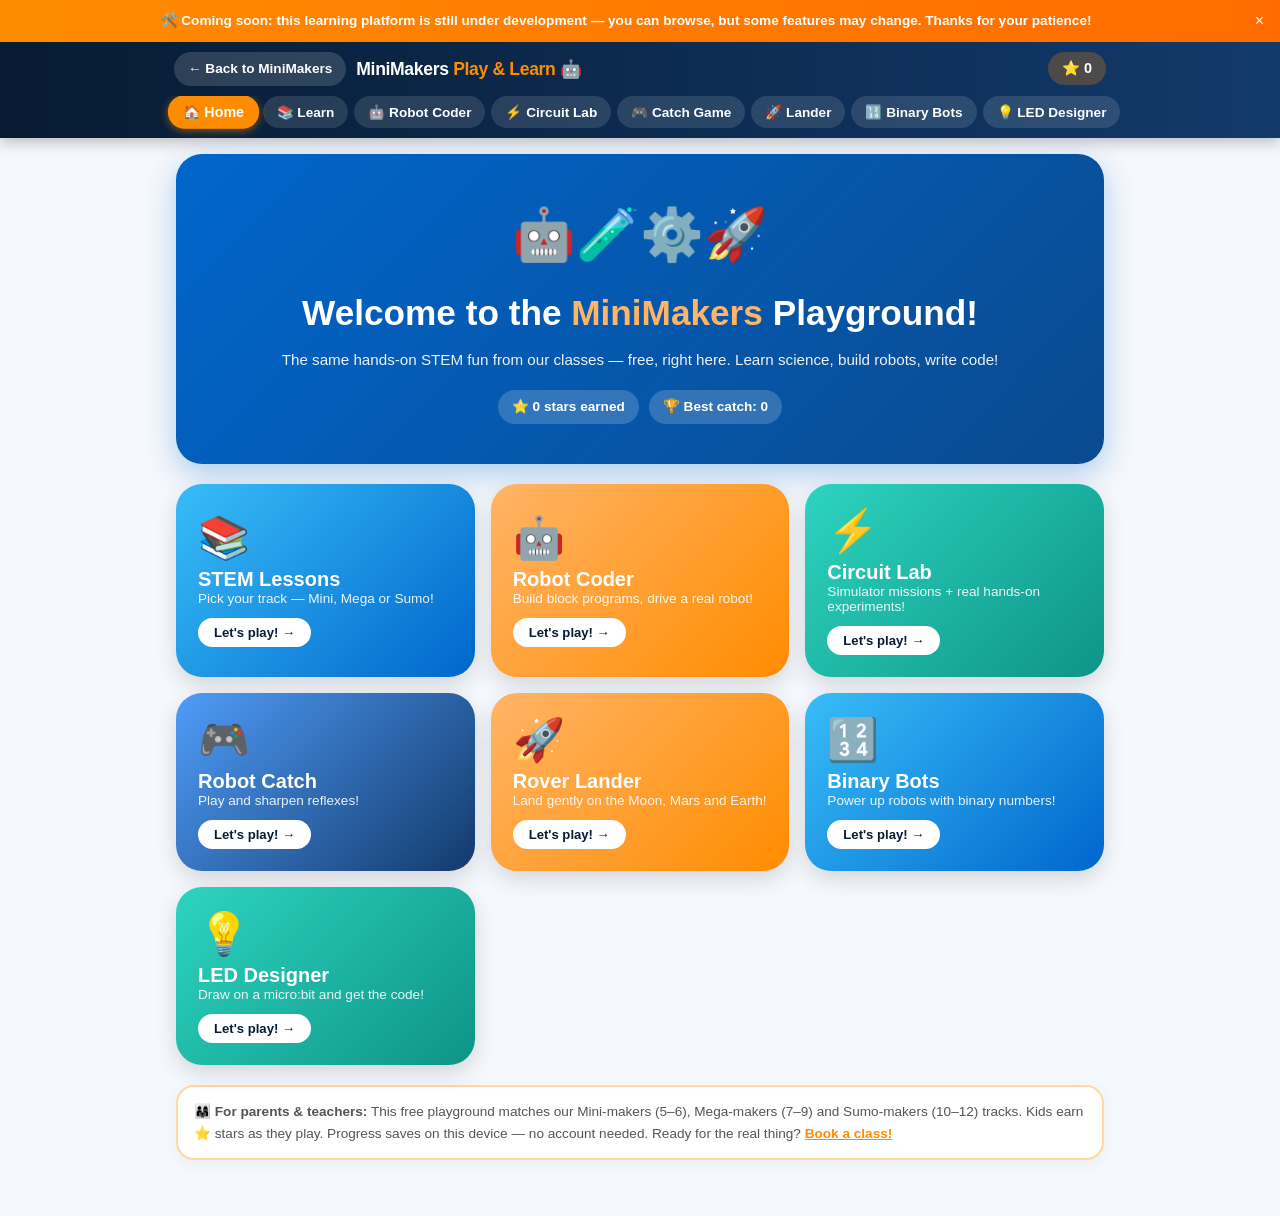
==== commit 816cde9b: "Go live: Rover Lander and Binary Bots Live Play & Learn page now matches the approved learn/test.htm" ====
--- a/learn/index.html
+++ b/learn/index.html
@@ -234,6 +234,41 @@
   .more { background: #fdf4ff; border-left: 5px solid #c026d3; border-radius: 12px; padding: 10px 12px; margin-top: 8px; font-size: .88rem; }
   .exp-nav { display: flex; justify-content: space-between; gap: 8px; margin-top: 18px; flex-wrap: wrap; }
   .exp-nav .tool, #exp-sim { background: #e0f2fe; color: #075985; font-weight: 800; font-size: .82rem; border-radius: 12px; padding: 9px 14px; }
+  /* Rover Lander + Binary Bots */
+  .pl-row { display: flex; gap: 6px; flex-wrap: wrap; margin-bottom: 10px; }
+  .pl-chip { background: #eef2ff; color: #3730a3; font-weight: 800; font-size: .8rem; border-radius: 999px; padding: 7px 14px; border: 2px solid transparent; }
+  .pl-chip small { font-weight: 600; opacity: .8; }
+  .pl-chip.on { background: #ff8c00; color: #fff; }
+  #ld-area, #bb-area { position: relative; height: 380px; border-radius: 22px; overflow: hidden; border: 4px solid #1e293b; touch-action: none; user-select: none; -webkit-user-select: none; }
+  #bb-area { height: 250px; border-color: #7dd3fc; }
+  @media (max-width: 520px){ #ld-area { height: 340px; } #bb-area { height: 210px; } }
+  #ld-ov .game-overlay, #bb-ov .game-overlay { position: absolute; inset: 0; display: flex; flex-direction: column; align-items: center; justify-content: center; gap: 10px; background: rgba(15,23,42,.62); color: #fff; text-align: center; padding: 16px; }
+  #ld-ov .t, #bb-ov .t { font-weight: 900; font-size: 1.15rem; }
+  .ld-sub { font-weight: 700; font-size: .86rem; opacity: .9; }
+  .ld-fact { background: rgba(255,255,255,.14); border-radius: 14px; padding: 10px 12px; font-size: .82rem; font-weight: 600; max-width: 460px; }
+  .ld-ctrl { display: grid; grid-template-columns: 1fr 2fr 1fr; gap: 10px; margin-top: 10px; user-select: none; -webkit-user-select: none; }
+  .ld-btn { background: #1e293b; color: #fff; font-weight: 900; font-size: 1.3rem; border-radius: 18px; padding: 16px 0; touch-action: none; box-shadow: 0 4px 0 #0f172a; }
+  .ld-btn.ld-main { background: #ea580c; box-shadow: 0 4px 0 #9a3412; font-size: 1.05rem; }
+  .ld-btn.down { transform: translateY(3px); box-shadow: 0 1px 0 #0f172a; filter: brightness(1.2); }
+  .bb-hint { font-size: .8rem; font-weight: 800; display: flex; align-items: center; gap: 4px; cursor: pointer; }
+  .bb-sum { display: flex; gap: 10px; align-items: baseline; justify-content: center; margin: 10px 0 6px; flex-wrap: wrap; }
+  .bs-bin { font-family: Consolas, monospace; font-size: 1.5rem; font-weight: 900; letter-spacing: 4px; color: #0f172a; background: #e2e8f0; border-radius: 10px; padding: 2px 10px; }
+  .bs-eq { font-size: 1.4rem; font-weight: 900; color: #ea580c; }
+  .bs-need { font-weight: 700; color: #475569; }
+  .bb-cards { display: grid; gap: 8px; }
+  .bcard { position: relative; height: 112px; min-width: 0; border-radius: 14px; background: #1e293b; border: 3px solid #334155; display: flex; flex-direction: column; align-items: center; justify-content: center; padding: 8px 4px; transition: transform .12s; }
+  .bcard.up { background: #fff; border-color: #f59e0b; }
+  .bcard.hint { animation: bhint 1s infinite; }
+  @keyframes bhint { 0%,100% { box-shadow: 0 0 0 0 rgba(59,130,246,.6); } 50% { box-shadow: 0 0 0 6px rgba(59,130,246,.0); border-color: #3b82f6; } }
+  .bcard:active { transform: scale(.95); }
+  .bled { position: absolute; top: 6px; width: 12px; height: 18px; border-radius: 3px; background: #4b3535; }
+  .bled.on { background: #ff4040; box-shadow: 0 0 10px rgba(255,64,64,.9); }
+  .bdots { position: absolute; top: 30px; display: grid; justify-content: center; }
+  .bdots i { border-radius: 50%; background: #f97316; display: block; }
+  .bval { position: absolute; bottom: 20px; font-weight: 900; font-size: 1rem; color: #94a3b8; }
+  .bcard.up .bval { color: #0f172a; }
+  .bbit { position: absolute; bottom: 4px; font-family: Consolas, monospace; font-weight: 900; font-size: .85rem; color: #64748b; }
+  .bcard.up .bbit { color: #ea580c; }
 </style>
 </head>
 <body>
@@ -322,7 +357,7 @@
     stars:[{x:2,y:4},{x:2,y:1},{x:4,y:0}], walls:[{x:1,y:2},{x:3,y:3}] }
 ];
 
-var TABS = [ {id:"home",label:"🏠 Home"},{id:"learn",label:"📚 Learn"},{id:"coder",label:"🤖 Robot Coder"},{id:"lab",label:"⚡ Circuit Lab"},{id:"game",label:"🎮 Catch Game"},{id:"leds",label:"💡 LED Designer"} ];
+var TABS = [ {id:"home",label:"🏠 Home"},{id:"learn",label:"📚 Learn"},{id:"coder",label:"🤖 Robot Coder"},{id:"lab",label:"⚡ Circuit Lab"},{id:"game",label:"🎮 Catch Game"},{id:"lander",label:"🚀 Lander"},{id:"binary",label:"🔢 Binary Bots"},{id:"leds",label:"💡 LED Designer"} ];
 var TRACKS = [
   { id:"mini", name:"Mini-makers", emoji:"🐣", ages:"Ages 5–6", grad:"g-teal", desc:"Discover STEM through play — energy, motion, structures and first robots!" },
   { id:"mega", name:"Mega-makers", emoji:"🚀", ages:"Ages 7–9", grad:"g-sky", desc:"Dive into electronics, sensors and coding with Scratch!" },
@@ -377,6 +412,8 @@
     {id:"coder",e:"🤖",t:"Robot Coder",d:"Build block programs, drive a real robot!",c:"g-orange"},
     {id:"lab",e:"⚡",t:"Circuit Lab",d:"Simulator missions + real hands-on experiments!",c:"g-teal"},
     {id:"game",e:"🎮",t:"Robot Catch",d:"Play and sharpen reflexes!",c:"g-blue"},
+    {id:"lander",e:"🚀",t:"Rover Lander",d:"Land gently on the Moon, Mars and Earth!",c:"g-orange"},
+    {id:"binary",e:"🔢",t:"Binary Bots",d:"Power up robots with binary numbers!",c:"g-sky"},
     {id:"leds",e:"💡",t:"LED Designer",d:"Draw on a micro:bit and get the code!",c:"g-teal"}
   ];
   var html = '<div class="page">'
@@ -2198,6 +2235,439 @@
   if (D.playing){ c.fillStyle = "#86efac"; c.font = "800 " + Math.round(w*0.035) + "px Arial"; c.textAlign = "left"; c.fillText("▶ frame " + (D.playIdx + 1) + "/" + D.frames.length, 14, 24); }
 }
 
+/* ================= ROVER LANDER (inspired by PhET's Lunar Lander) ================= */
+/* Land gently on the pad. Gravity is different on each world, so the same lander feels
+   heavier on Earth than on the Moon. Everything is drawn and voiced in code. */
+
+var PLANETS = {
+  moon:  { name:"Moon",  emoji:"🌙", g:18, fuel:100, sky:["#0b1026","#1e1b4b"], ground:"#9ca3af", rock:"#6b7280",
+           fact:"Gravity on the Moon is about 1/6 of Earth's. That's why astronauts could bounce around — and why your lander falls so slowly here." },
+  mars:  { name:"Mars",  emoji:"🔴", g:32, fuel:110, sky:["#3b0a0a","#9a3412"], ground:"#c2410c", rock:"#7c2d12",
+           fact:"Mars has about 3/8 of Earth's gravity. NASA's rovers like Perseverance were lowered onto Mars by a rocket-powered 'sky crane'!" },
+  earth: { name:"Earth", emoji:"🌍", g:52, fuel:140, sky:["#0c4a6e","#38bdf8"], ground:"#15803d", rock:"#166534",
+           fact:"Earth has the strongest gravity of the three, so your engine has to work much harder. Real reusable rockets land on Earth like this today." }
+};
+var LD = { planet:"moon", state:"menu", level:1, score:0, cv:null, cx:null, w:0, h:0, raf:0, last:0, t:0,
+           x:0, y:0, vx:0, vy:0, fuel:100, keys:{}, btn:{}, terrain:[], pad:null, stars:[], parts:[], msg:"",
+           best:{}, landings:0, engine:null };
+try { var _lb = JSON.parse(localStorage.getItem("miniMakersLander")); if (_lb){ LD.best = _lb.best || {}; LD.landings = _lb.landings || 0; } } catch(e){}
+function landerSave(){ try { localStorage.setItem("miniMakersLander", JSON.stringify({ best:LD.best, landings:LD.landings })); } catch(e){} }
+
+var LANDER = { thrust:78, side:34, burn:11, sideBurn:4, safeVy:42, safeVx:26 };
+
+function renderLander(){
+  var chips = Object.keys(PLANETS).map(function(k){ var p = PLANETS[k];
+    return '<button class="pl-chip'+(LD.planet===k?" on":"")+'" data-pl="'+k+'">'+p.emoji+' '+p.name+(k==="earth"?" (hard)":"")+'</button>'; }).join("");
+  el("app").innerHTML = '<div class="page"><h2 class="page-title">🚀 Rover Lander</h2>'
+    + '<p class="page-sub">Bring your robot rover down gently on the landing pad. Fire the engine to slow down — but watch your fuel!</p>'
+    + '<div class="pl-row">'+chips+'</div>'
+    + '<div class="game-stats"><span id="ld-score">🏆 '+LD.score+'</span><span id="ld-lvl">🛬 Landing '+LD.level+'</span><span id="ld-best">🥇 Best '+(LD.best[LD.planet]||0)+'</span>'
+    + '<span id="ld-mute" style="cursor:pointer;margin-left:auto">'+(G.muted?"🔇":"🔊")+'</span></div>'
+    + '<div id="ld-area"><canvas id="ld-canvas" style="display:block;width:100%;height:100%"></canvas><div id="ld-ov"></div></div>'
+    + '<div class="ld-ctrl"><button class="ld-btn" data-b="left">◀</button><button class="ld-btn ld-main" data-b="up">🔥 THRUST</button><button class="ld-btn" data-b="right">▶</button></div>'
+    + '<p class="tiny-tip">Hold 🔥 to fire the engine, ◀ ▶ to drift sideways. On a keyboard: ↑ or Space, and ← →.</p></div>';
+  LD.cv = el("ld-canvas"); LD.cx = LD.cv.getContext("2d"); landerSize();
+  document.querySelectorAll("[data-pl]").forEach(function(b){ b.onclick = function(){ if (LD.state === "fly") return; LD.planet = b.getAttribute("data-pl"); LD.state = "menu"; LD.level = 1; LD.score = 0; render(); }; });
+  el("ld-mute").onclick = function(){ G.muted = !G.muted; this.textContent = G.muted ? "🔇" : "🔊"; if (G.muted) landerEngine(false); };
+  document.querySelectorAll(".ld-btn").forEach(function(b){
+    var k = b.getAttribute("data-b");
+    function on(e){ e.preventDefault(); LD.btn[k] = true; b.classList.add("down"); }
+    function off(){ LD.btn[k] = false; b.classList.remove("down"); }
+    b.addEventListener("pointerdown", on); b.addEventListener("pointerup", off); b.addEventListener("pointerleave", off); b.addEventListener("pointercancel", off);
+    b.addEventListener("contextmenu", function(e){ e.preventDefault(); });
+  });
+  if (LD.state !== "fly") landerOverlay();
+  if (!LD.terrain.length || LD.state === "menu") landerWorld();
+  if (!LD.raf){ LD.last = performance.now(); LD.raf = requestAnimationFrame(landerLoop); }
+}
+
+function landerSize(){
+  var r = LD.cv.getBoundingClientRect(), dpr = Math.min(window.devicePixelRatio || 1, 2);
+  var changed = Math.abs(r.width - LD.w) > 2;
+  LD.w = r.width; LD.h = r.height; LD.cv.width = Math.round(r.width * dpr); LD.cv.height = Math.round(r.height * dpr);
+  LD.cx.setTransform(dpr, 0, 0, dpr, 0, 0);
+  if (changed && LD.state !== "fly") landerWorld();
+}
+window.addEventListener("resize", function(){ if (S.tab === "lander" && LD.cv) landerSize(); });
+window.addEventListener("keydown", function(e){
+  if (S.tab !== "lander") return;
+  if (["ArrowUp","ArrowLeft","ArrowRight"," ","w","a","d"].indexOf(e.key) >= 0){ LD.keys[e.key] = true; if (LD.state === "fly") e.preventDefault(); }
+});
+window.addEventListener("keyup", function(e){ LD.keys[e.key] = false; });
+
+/* terrain: bumpy ground with one flat landing pad that gets smaller each level */
+function landerWorld(){
+  var w = LD.w, h = LD.h, pts = [], step = 24, base = h * 0.80, rough = Math.min(70, 20 + LD.level * 8);
+  var padW = Math.max(46, 100 - (LD.level - 1) * 9), padX = 30 + Math.random() * (w - padW - 60);
+  var y = base;
+  for (var x = 0; x <= w + step; x += step){
+    if (x >= padX - step && x <= padX + padW + step){ y = base - 10; }
+    else { y += (Math.random() - 0.5) * rough; y = Math.max(h * 0.58, Math.min(h * 0.94, y)); }
+    pts.push({ x:x, y:y });
+  }
+  // make the pad exactly flat
+  var padY = null;
+  pts.forEach(function(p){ if (p.x >= padX && p.x <= padX + padW){ if (padY === null) padY = p.y; p.y = padY; } });
+  if (padY === null) padY = base - 10;
+  LD.terrain = pts; LD.pad = { x:padX, w:padW, y:padY };
+  if (!LD.stars.length) for (var i = 0; i < 60; i++) LD.stars.push({ x:Math.random(), y:Math.random() * 0.6, r:Math.random() * 1.4 + 0.3, p:Math.random() * 6 });
+}
+function groundAt(x){
+  var t = LD.terrain; for (var i = 0; i < t.length - 1; i++){ if (x >= t[i].x && x <= t[i+1].x){ var f = (x - t[i].x) / (t[i+1].x - t[i].x); return t[i].y + (t[i+1].y - t[i].y) * f; } }
+  return LD.h;
+}
+
+function landerStart(){
+  landerWorld();
+  var P = PLANETS[LD.planet];
+  LD.x = LD.w * (0.2 + Math.random() * 0.6); LD.y = 40; LD.vx = (Math.random() - 0.5) * 40; LD.vy = 0;
+  LD.fuel = P.fuel; LD.parts = []; LD.state = "fly";
+  var ov = el("ld-ov"); if (ov) ov.innerHTML = "";
+  SFX.start(); landerHud();
+}
+function landerHud(){
+  var s = el("ld-score"), l = el("ld-lvl"), b = el("ld-best");
+  if (s) s.textContent = "🏆 " + LD.score; if (l) l.textContent = "🛬 Landing " + LD.level; if (b) b.textContent = "🥇 Best " + (LD.best[LD.planet] || 0);
+}
+function landerOverlay(result){
+  var ov = el("ld-ov"); if (!ov) return;
+  var P = PLANETS[LD.planet], html;
+  if (!result) html = '<div class="t">'+P.emoji+' Land on '+P.name+'</div><div class="ld-sub">Gravity here: '+({moon:"weak 🪶",mars:"medium",earth:"strong 💪"})[LD.planet]+'</div><button class="start" id="ld-go">Launch!</button>';
+  else if (result.ok) html = '<div class="t">✅ Perfect landing! +'+result.pts+'</div><div class="ld-sub">'+result.note+'</div><div class="ld-fact">🔭 '+P.fact+'</div><button class="start" id="ld-go">Next landing →</button>';
+  else html = '<div class="t">💥 '+result.why+'</div><div class="ld-sub">Score: '+LD.score+'</div><div class="ld-fact">💡 '+result.tip+'</div><button class="start" id="ld-go">Try again</button>';
+  ov.innerHTML = '<div class="game-overlay">'+html+'</div>';
+  el("ld-go").onclick = function(){ if (result && !result.ok){ LD.level = 1; LD.score = 0; } landerStart(); };
+}
+
+/* engine rumble: filtered noise that plays while thrusting */
+function landerEngine(on){
+  if (on && !G.muted){
+    if (LD.engine) return;
+    var a = SFX.ctx && SFX.ctx(); if (!a) return;
+    var n = a.sampleRate, buf = a.createBuffer(1, n, n), d = buf.getChannelData(0);
+    for (var i = 0; i < n; i++) d[i] = Math.random() * 2 - 1;
+    var src = a.createBufferSource(), f = a.createBiquadFilter(), g = a.createGain();
+    src.buffer = buf; src.loop = true; f.type = "lowpass"; f.frequency.value = 380; g.gain.value = 0.22;
+    src.connect(f); f.connect(g); g.connect(a.destination); src.start(); LD.engine = src;
+  } else if (!on && LD.engine){ try { LD.engine.stop(); } catch(e){} LD.engine = null; }
+}
+
+function landerLoop(now){
+  if (!LD.cv || !document.body.contains(LD.cv)){ LD.raf = 0; landerEngine(false); return; }
+  var dt = Math.min(0.033, (now - LD.last) / 1000); LD.last = now; LD.t += dt;
+  if (LD.state === "fly") landerUpdate(dt); else landerEngine(false);
+  for (var i = LD.parts.length - 1; i >= 0; i--){ var p = LD.parts[i]; p.x += p.vx*dt; p.y += p.vy*dt; p.vy += (p.g||0)*dt; p.life -= dt * (p.fade || 1.8); if (p.life <= 0) LD.parts.splice(i, 1); }
+  landerDraw();
+  LD.raf = requestAnimationFrame(landerLoop);
+}
+
+function landerUpdate(dt){
+  var P = PLANETS[LD.planet], k = LD.keys, b = LD.btn;
+  var up = (k.ArrowUp || k[" "] || k.w || b.up) && LD.fuel > 0;
+  var lf = (k.ArrowLeft || k.a || b.left) && LD.fuel > 0, rt = (k.ArrowRight || k.d || b.right) && LD.fuel > 0;
+  var ay = P.g, ax = 0;
+  if (up){ ay -= LANDER.thrust; LD.fuel -= LANDER.burn * dt; }
+  if (lf){ ax -= LANDER.side; LD.fuel -= LANDER.sideBurn * dt; }
+  if (rt){ ax += LANDER.side; LD.fuel -= LANDER.sideBurn * dt; }
+  LD.fuel = Math.max(0, LD.fuel);
+  LD.vx += ax * dt; LD.vy += ay * dt; LD.x += LD.vx * dt; LD.y += LD.vy * dt;
+  if (LD.x < 14){ LD.x = 14; LD.vx = Math.abs(LD.vx) * 0.3; } if (LD.x > LD.w - 14){ LD.x = LD.w - 14; LD.vx = -Math.abs(LD.vx) * 0.3; }
+  if (LD.y < 16){ LD.y = 16; LD.vy = Math.max(0, LD.vy); }
+  landerEngine(up);
+  // flame particles
+  if (up) for (var i = 0; i < 3; i++) LD.parts.push({ x:LD.x + (Math.random()-0.5)*6, y:LD.y + 16, vx:(Math.random()-0.5)*30 + LD.vx, vy:80 + Math.random()*60 + LD.vy, life:0.5, fade:2.5, c:Math.random()<0.5?"#fde047":"#f97316", r:3 });
+  if (lf) LD.parts.push({ x:LD.x + 14, y:LD.y, vx:60, vy:0, life:0.3, fade:4, c:"#e0f2fe", r:2 });
+  if (rt) LD.parts.push({ x:LD.x - 14, y:LD.y, vx:-60, vy:0, life:0.3, fade:4, c:"#e0f2fe", r:2 });
+  // touchdown? check both feet
+  var fl = LD.x - 12, fr = LD.x + 12, feet = LD.y + 16;
+  if (feet >= Math.min(groundAt(fl), groundAt(fr))){
+    var onPad = fl >= LD.pad.x - 2 && fr <= LD.pad.x + LD.pad.w + 2;
+    var soft = LD.vy <= LANDER.safeVy && Math.abs(LD.vx) <= LANDER.safeVx;
+    landerEngine(false);
+    if (onPad && soft){
+      LD.y = LD.pad.y - 16; LD.state = "landed";
+      var pts = 100 + Math.round(LD.fuel * 2) + (LD.planet === "mars" ? 50 : LD.planet === "earth" ? 120 : 0);
+      LD.score += pts; LD.level++; LD.landings++;
+      if (LD.score > (LD.best[LD.planet] || 0)) LD.best[LD.planet] = LD.score;
+      landerSave(); landerHud(); SFX.fanfare(); award(1, "Safe landing on " + P.name + "!");
+      for (var c = 0; c < 40; c++) LD.parts.push({ x:LD.x, y:LD.y, vx:(Math.random()-0.5)*220, vy:-Math.random()*220, g:300, life:1.2, fade:0.9, c:["#facc15","#22c55e","#38bdf8","#f472b6"][c%4], r:3 });
+      var note = LD.vy < 15 ? "Feather-soft touchdown! 🪶" : "Touchdown speed " + Math.round(LD.vy) + " — nice and gentle.";
+      landerOverlay({ ok:true, pts:pts, note:note + " Fuel left: " + Math.round(LD.fuel) + "%" });
+    } else {
+      LD.state = "crashed"; SFX.brick();
+      for (var e = 0; e < 50; e++) LD.parts.push({ x:LD.x, y:LD.y, vx:(Math.random()-0.5)*260, vy:-Math.random()*240, g:260, life:1.4, fade:0.8, c:["#f97316","#facc15","#6b7280","#ef4444"][e%4], r:2 + Math.random()*3 });
+      var why, tip;
+      if (!onPad && soft){ why = "Missed the pad!"; tip = "Use ◀ ▶ early to drift over the pad, then come straight down."; }
+      else if (LD.vy > LANDER.safeVy){ why = "Too fast — crash!"; tip = LD.fuel <= 0 ? "You ran out of fuel. Wait longer before firing, then use short bursts." : "Fire the engine earlier to slow down. Gravity keeps pulling you faster and faster."; }
+      else { why = "Sliding sideways — crash!"; tip = "Stop drifting before you touch down: tap the opposite arrow to cancel sideways speed."; }
+      landerOverlay({ ok:false, why:why, tip:tip });
+    }
+  }
+}
+
+function landerDraw(){
+  var c = LD.cx, w = LD.w, h = LD.h, P = PLANETS[LD.planet];
+  var g = c.createLinearGradient(0, 0, 0, h); g.addColorStop(0, P.sky[0]); g.addColorStop(1, P.sky[1]);
+  c.fillStyle = g; c.fillRect(0, 0, w, h);
+  LD.stars.forEach(function(s){ c.globalAlpha = (LD.planet === "earth" ? 0.25 : 0.6) + 0.3*Math.sin(LD.t*2 + s.p); c.fillStyle = "#fff"; c.beginPath(); c.arc(s.x*w, s.y*h, s.r, 0, 6.28); c.fill(); });
+  c.globalAlpha = 1;
+  // a planet in the sky
+  if (LD.planet === "moon"){ c.fillStyle = "#38bdf8"; c.beginPath(); c.arc(w*0.82, h*0.14, 18, 0, 6.28); c.fill(); c.fillStyle = "#22c55e"; c.beginPath(); c.arc(w*0.82 - 5, h*0.14 - 3, 7, 0, 6.28); c.fill(); }
+  if (LD.planet === "earth"){ c.fillStyle = "rgba(255,255,255,.8)"; [[0.2,0.15],[0.65,0.1]].forEach(function(cl){ var cx2 = ((cl[0]*w + LD.t*8) % (w+80)) - 40; c.beginPath(); c.arc(cx2, cl[1]*h, 14, 0, 6.28); c.arc(cx2+16, cl[1]*h+3, 11, 0, 6.28); c.arc(cx2-14, cl[1]*h+4, 10, 0, 6.28); c.fill(); }); }
+  // terrain
+  if (LD.terrain.length){
+    c.beginPath(); c.moveTo(0, h); LD.terrain.forEach(function(p){ c.lineTo(p.x, p.y); }); c.lineTo(w, h); c.closePath();
+    c.fillStyle = P.ground; c.fill(); c.strokeStyle = P.rock; c.lineWidth = 3; c.stroke();
+    // pad with flashing lights
+    var pd = LD.pad; c.fillStyle = "#e5e7eb"; c.fillRect(pd.x, pd.y - 4, pd.w, 6);
+    c.fillStyle = "#f59e0b"; for (var s = 0; s < pd.w; s += 14) c.fillRect(pd.x + s, pd.y - 4, 7, 6);
+    var blink = Math.sin(LD.t * 6) > 0;
+    c.fillStyle = blink ? "#22c55e" : "#14532d"; c.beginPath(); c.arc(pd.x, pd.y - 7, 3.5, 0, 6.28); c.arc(pd.x + pd.w, pd.y - 7, 3.5, 0, 6.28); c.fill();
+  }
+  // lander
+  if (LD.state !== "crashed" && LD.state !== "menu") drawLanderShip(c, LD.x, LD.y);
+  if (LD.state === "menu"){ drawLanderShip(c, w/2, h*0.35 + Math.sin(LD.t*2)*6); }
+  LD.parts.forEach(function(p){ c.globalAlpha = Math.max(0, Math.min(1, p.life)); c.fillStyle = p.c; c.beginPath(); c.arc(p.x, p.y, p.r, 0, 6.28); c.fill(); });
+  c.globalAlpha = 1;
+  // HUD: fuel bar + speed meter
+  if (LD.state === "fly" || LD.state === "landed"){
+    var P2 = PLANETS[LD.planet], fpct = LD.fuel / P2.fuel;
+    c.fillStyle = "rgba(0,0,0,.45)"; rr(c, 10, 10, 128, 54, 10); c.fill();
+    c.fillStyle = "#fff"; c.font = "800 11px Poppins, Arial"; c.textAlign = "left"; c.fillText("⛽ FUEL", 18, 26);
+    c.fillStyle = "#374151"; rr(c, 18, 31, 110, 8, 4); c.fill();
+    c.fillStyle = fpct > 0.3 ? "#22c55e" : (fpct > 0.12 ? "#f59e0b" : "#ef4444"); rr(c, 18, 31, Math.max(0, 110 * fpct), 8, 4); c.fill();
+    var safe = LD.vy <= LANDER.safeVy && Math.abs(LD.vx) <= LANDER.safeVx;
+    c.fillStyle = safe ? "#86efac" : "#fca5a5"; c.fillText((safe ? "✅ SAFE speed " : "⚠️ TOO FAST ") + Math.max(0, Math.round(LD.vy)), 18, 56);
+    // altitude arrow to pad
+    var alt = Math.max(0, Math.round(LD.pad.y - (LD.y + 16)));
+    c.fillStyle = "rgba(0,0,0,.45)"; rr(c, w - 106, 10, 96, 30, 10); c.fill();
+    c.fillStyle = "#fff"; c.textAlign = "center"; c.fillText("📏 height " + alt, w - 58, 30);
+  }
+}
+function drawLanderShip(c, x, y){
+  c.save(); c.translate(x, y);
+  // legs
+  c.strokeStyle = "#cbd5e1"; c.lineWidth = 2.5; c.beginPath(); c.moveTo(-8, 6); c.lineTo(-13, 16); c.moveTo(8, 6); c.lineTo(13, 16); c.stroke();
+  c.fillStyle = "#cbd5e1"; c.fillRect(-16, 15, 7, 2.5); c.fillRect(9, 15, 7, 2.5);
+  // body (gold foil like the real lunar module)
+  c.fillStyle = "#facc15"; rr(c, -12, -2, 24, 11, 3); c.fill(); c.strokeStyle = "#a16207"; c.lineWidth = 1.5; c.stroke();
+  // cabin with a little robot face
+  c.fillStyle = "#e5e7eb"; c.beginPath(); c.arc(0, -6, 10, Math.PI, 0); c.lineTo(10, -2); c.lineTo(-10, -2); c.closePath(); c.fill(); c.strokeStyle = "#64748b"; c.stroke();
+  c.fillStyle = "#0f172a"; rr(c, -6, -12, 12, 7, 3); c.fill();
+  c.fillStyle = "#38bdf8"; c.beginPath(); c.arc(-2.5, -8.5, 1.6, 0, 6.28); c.arc(2.5, -8.5, 1.6, 0, 6.28); c.fill();
+  // antenna
+  c.strokeStyle = "#94a3b8"; c.lineWidth = 1.5; c.beginPath(); c.moveTo(5, -14); c.lineTo(8, -21); c.stroke();
+  c.fillStyle = "#ef4444"; c.beginPath(); c.arc(8, -22, 2, 0, 6.28); c.fill();
+  // nozzle
+  c.fillStyle = "#475569"; c.beginPath(); c.moveTo(-4, 9); c.lineTo(4, 9); c.lineTo(6, 14); c.lineTo(-6, 14); c.closePath(); c.fill();
+  c.restore();
+}
+
+/* ================= BINARY BOTS (based on CS Unplugged's binary cards) ================= */
+/* Robots roll along a conveyor carrying a number. Flip the dot cards (1, 2, 4, 8, 16...) so the
+   dots add up to the front robot's number before it reaches the door. Each card is a bit:
+   face up = 1 (LED on), face down = 0 (LED off). */
+
+var BMODES = [
+  { id:3, name:"🐣 Starter", sub:"3 cards · 1–7" },
+  { id:4, name:"🤖 Robot",   sub:"4 cards · 1–15" },
+  { id:5, name:"🚀 Expert",  sub:"5 cards · 1–31" },
+  { id:6, name:"🧠 Genius",  sub:"6 cards · 1–63" }
+];
+var BB = { mode:4, state:"menu", bits:[], bots:[], score:0, lives:3, spawnIn:0, speed:28, hint:true,
+           cv:null, cx:null, w:0, h:0, raf:0, last:0, t:0, parts:[], zaps:[], best:{}, msg:"" };
+try { var _bb = JSON.parse(localStorage.getItem("miniMakersBinary")); if (_bb){ BB.best = _bb.best || {}; BB.hint = _bb.hint !== false; } } catch(e){}
+function binSave(){ try { localStorage.setItem("miniMakersBinary", JSON.stringify({ best:BB.best, hint:BB.hint })); } catch(e){} }
+
+function binValues(){ var v = []; for (var i = BB.mode - 1; i >= 0; i--) v.push(1 << i); return v; }   // e.g. [8,4,2,1]
+function binTotal(){ var v = binValues(), s = 0; BB.bits.forEach(function(b, i){ if (b) s += v[i]; }); return s; }
+function binTarget(){ var front = null; BB.bots.forEach(function(b){ if (!b.done && (!front || b.x > front.x)) front = b; }); return front; }
+
+function renderBinary(){
+  var modes = BMODES.map(function(m){ return '<button class="pl-chip'+(BB.mode===m.id?" on":"")+'" data-bm="'+m.id+'">'+m.name+' <small>'+m.sub+'</small></button>'; }).join("");
+  el("app").innerHTML = '<div class="page"><h2 class="page-title">🔢 Binary Bots</h2>'
+    + '<p class="page-sub">Each robot needs its number made in <b>binary</b>. Flip the dot cards so the dots add up to the number on the front robot — before it reaches the door!</p>'
+    + '<div class="pl-row">'+modes+'</div>'
+    + '<div class="game-stats"><span id="bb-score">🏆 '+BB.score+'</span><span id="bb-lives">'+binLives()+'</span><span id="bb-best">🥇 Best '+(BB.best[BB.mode]||0)+'</span>'
+    + '<label class="bb-hint"><input type="checkbox" id="bb-hint"'+(BB.hint?" checked":"")+'> 💡 Hints</label>'
+    + '<span id="bb-mute" style="cursor:pointer;margin-left:auto">'+(G.muted?"🔇":"🔊")+'</span></div>'
+    + '<div id="bb-area"><canvas id="bb-canvas" style="display:block;width:100%;height:100%"></canvas><div id="bb-ov"></div></div>'
+    + '<div class="bb-sum" id="bb-sum"></div>'
+    + '<div class="bb-cards" id="bb-cards"></div>'
+    + '<p class="tiny-tip">Tip: start with the BIGGEST card. If it isn\'t bigger than the number, flip it up, then move to the next one.</p></div>';
+  BB.cv = el("bb-canvas"); BB.cx = BB.cv.getContext("2d"); binSize();
+  document.querySelectorAll("[data-bm]").forEach(function(b){ b.onclick = function(){ if (BB.state === "play") return; BB.mode = +b.getAttribute("data-bm"); BB.state = "menu"; BB.score = 0; render(); }; });
+  el("bb-hint").onchange = function(){ BB.hint = this.checked; binSave(); binCards(); };
+  el("bb-mute").onclick = function(){ G.muted = !G.muted; this.textContent = G.muted ? "🔇" : "🔊"; };
+  if (BB.bits.length !== BB.mode) BB.bits = new Array(BB.mode).fill(0);
+  binCards(); if (BB.state !== "play") binOverlay();
+  if (!BB.raf){ BB.last = performance.now(); BB.raf = requestAnimationFrame(binLoop); }
+}
+function binLives(){ return "🔋".repeat(Math.max(0, BB.lives)) + "🪫".repeat(Math.max(0, 3 - BB.lives)); }
+function binSize(){
+  var r = BB.cv.getBoundingClientRect(), dpr = Math.min(window.devicePixelRatio || 1, 2);
+  BB.w = r.width; BB.h = r.height; BB.cv.width = Math.round(r.width*dpr); BB.cv.height = Math.round(r.height*dpr); BB.cx.setTransform(dpr, 0, 0, dpr, 0, 0);
+}
+window.addEventListener("resize", function(){ if (S.tab === "binary" && BB.cv) binSize(); });
+window.addEventListener("keydown", function(e){
+  if (S.tab !== "binary" || BB.state !== "play") return;
+  var n = parseInt(e.key, 10); if (n >= 1 && n <= BB.mode){ binFlip(n - 1); e.preventDefault(); }
+});
+
+/* which card would the hint suggest next? (greedy: biggest first) */
+function binHintIdx(){
+  var t = binTarget(); if (!t) return -1;
+  var v = binValues(), rest = t.n;
+  for (var i = 0; i < v.length; i++){ var want = rest >= v[i] ? 1 : 0; if (want) rest -= v[i]; if (BB.bits[i] !== want) return i; }
+  return -1;
+}
+function binCards(){
+  var box = el("bb-cards"); if (!box) return;
+  var v = binValues(), hi = (BB.hint && BB.state === "play") ? binHintIdx() : -1;
+  box.style.gridTemplateColumns = "repeat(" + BB.mode + ", 1fr)";
+  box.innerHTML = v.map(function(val, i){
+    var dots = ""; var cols = val >= 16 ? 8 : (val >= 4 ? 4 : val), ds = BB.mode >= 6 ? 4 : (BB.mode === 5 ? 5 : 8);
+    for (var d = 0; d < val; d++) dots += '<i style="width:'+ds+'px;height:'+ds+'px"></i>';
+    return '<button class="bcard'+(BB.bits[i]?" up":"")+(i===hi?" hint":"")+'" data-bc="'+i+'">'
+      + '<span class="bled'+(BB.bits[i]?" on":"")+'"></span>'
+      + '<span class="bdots" style="grid-template-columns:repeat('+Math.min(cols,8)+','+ds+'px);gap:'+(ds>6?3:2)+'px">'+(BB.bits[i]?dots:"")+'</span>'
+      + '<span class="bval">'+val+'</span><span class="bbit">'+(BB.bits[i]?1:0)+'</span></button>';
+  }).join("");
+  document.querySelectorAll("[data-bc]").forEach(function(b){ b.onclick = function(){ binFlip(+b.getAttribute("data-bc")); }; });
+  var t = binTarget(), sum = binTotal();
+  el("bb-sum").innerHTML = '<span class="bs-bin">'+BB.bits.join("")+'</span><span class="bs-eq">= '+sum+'</span>'
+    + (t ? '<span class="bs-need">robot needs <b>'+t.n+'</b></span>' : '');
+}
+function binFlip(i){
+  if (BB.state !== "play") return;
+  BB.bits[i] = BB.bits[i] ? 0 : 1;
+  var a = SFX.ctx && SFX.ctx();
+  if (a){ var o = a.createOscillator(), g = a.createGain(), tt = a.currentTime; o.type = "square"; o.frequency.setValueAtTime(BB.bits[i] ? 660 + i*40 : 330, tt);
+    g.gain.setValueAtTime(0.05, tt); g.gain.exponentialRampToValueAtTime(0.0001, tt + 0.07); o.connect(g); g.connect(a.destination); o.start(tt); o.stop(tt + 0.08); }
+  binCheck(); binCards();
+}
+function binCheck(){
+  var t = binTarget(); if (!t) return;
+  if (binTotal() === t.n){
+    t.done = true; t.zap = 0.6; BB.score++; SFX.star();
+    BB.zaps.push({ x:t.x, y:t.y, life:0.5 });
+    for (var k = 0; k < 24; k++) BB.parts.push({ x:t.x, y:t.y - 20, vx:(Math.random()-0.5)*220, vy:-Math.random()*200, g:320, life:1, c:["#facc15","#22d3ee","#a3e635"][k%3], r:3 });
+    if (BB.score > (BB.best[BB.mode] || 0)){ BB.best[BB.mode] = BB.score; binSave(); }
+    if (BB.score % 10 === 0){ SFX.fanfare(); award(2, "10 robots powered up! ⚡"); }
+    var s = el("bb-score"), b = el("bb-best"); if (s) s.textContent = "🏆 " + BB.score; if (b) b.textContent = "🥇 Best " + (BB.best[BB.mode] || 0);
+    setTimeout(function(){ BB.bits = BB.bits.map(function(){ return 0; }); binCards(); }, 250);
+  }
+}
+function binNewNumber(){
+  var max = (1 << BB.mode) - 1, n, last = BB.bots.length ? BB.bots[BB.bots.length-1].n : -1;
+  do { n = 1 + Math.floor(Math.random() * max); } while (n === last);
+  return n;
+}
+function binStart(){
+  BB.state = "play"; BB.score = 0; BB.lives = 3; BB.bots = []; BB.parts = []; BB.zaps = [];
+  BB.speed = 22 + BB.mode * 2; BB.spawnIn = 0; BB.bits = new Array(BB.mode).fill(0);
+  var ov = el("bb-ov"); if (ov) ov.innerHTML = "";
+  var l = el("bb-lives"); if (l) l.textContent = binLives(); var s = el("bb-score"); if (s) s.textContent = "🏆 0";
+  SFX.start(); binCards();
+}
+function binOverlay(over){
+  var ov = el("bb-ov"); if (!ov) return;
+  var m = BMODES.filter(function(x){ return x.id === BB.mode; })[0];
+  var body = over
+    ? '<div class="t">🏭 Factory closed! You powered '+BB.score+' robots.</div><div class="ld-fact">💡 Computers store EVERYTHING — numbers, letters, pictures, music — as 1s and 0s like your cards. Each card is one <b>bit</b>. 8 bits make a <b>byte</b>!</div><button class="start" id="bb-go">Play again</button>'
+    : '<div class="t">🔢 Binary Bots — '+m.name+'</div><div class="ld-sub">Cards: '+binValues().join(" · ")+'</div><button class="start" id="bb-go">Start!</button>';
+  ov.innerHTML = '<div class="game-overlay">'+body+'</div>';
+  el("bb-go").onclick = binStart;
+}
+
+function binLoop(now){
+  if (!BB.cv || !document.body.contains(BB.cv)){ BB.raf = 0; return; }
+  var dt = Math.min(0.05, (now - BB.last) / 1000); BB.last = now; BB.t += dt;
+  if (BB.state === "play") binUpdate(dt);
+  for (var i = BB.parts.length - 1; i >= 0; i--){ var p = BB.parts[i]; p.x += p.vx*dt; p.y += p.vy*dt; p.vy += p.g*dt; p.life -= dt*1.5; if (p.life <= 0) BB.parts.splice(i, 1); }
+  for (var z = BB.zaps.length - 1; z >= 0; z--){ BB.zaps[z].life -= dt; if (BB.zaps[z].life <= 0) BB.zaps.splice(z, 1); }
+  binDraw();
+  BB.raf = requestAnimationFrame(binLoop);
+}
+function binUpdate(dt){
+  var door = BB.w - 46, gap = 92;
+  // time for a robot to reach the door: more cards = more thinking time; gets faster as you score
+  var travel = Math.max(6, (7 + BB.mode * 1.8) - BB.score * 0.3);
+  BB.speed = (door + 30) / travel;
+  BB.spawnIn -= dt;
+  var lastX = BB.bots.length ? Math.min.apply(null, BB.bots.map(function(b){ return b.x; })) : 999;
+  if (BB.spawnIn <= 0 && lastX > gap - 20){
+    BB.bots.push({ n:binNewNumber(), x:-30, y:0, done:false, zap:0, hue:Math.floor(Math.random()*6), wob:Math.random()*6 });
+    BB.spawnIn = Math.max(1.8, travel * 0.33);
+  }
+  var hadTarget = binTarget();
+  for (var i = BB.bots.length - 1; i >= 0; i--){
+    var b = BB.bots[i];
+    if (b.done){ b.zap -= dt; b.x += 220 * dt; if (b.x > BB.w + 40) BB.bots.splice(i, 1); continue; }
+    b.x += BB.speed * dt;
+    if (b.x >= door){
+      BB.bots.splice(i, 1); BB.lives--; SFX.miss();
+      for (var k = 0; k < 14; k++) BB.parts.push({ x:door, y:BB.h*0.55, vx:(Math.random()-0.5)*140, vy:-Math.random()*140, g:300, life:1, c:"#94a3b8", r:3 });
+      var l = el("bb-lives"); if (l) l.textContent = binLives();
+      BB.bits = BB.bits.map(function(){ return 0; });
+      if (BB.lives <= 0){ BB.state = "over"; SFX.over(); binOverlay(true); binCards(); return; }
+    }
+  }
+  if (binTarget() !== hadTarget) binCards();
+}
+
+var BOT_COLORS = ["#f97316","#22c55e","#3b82f6","#a855f7","#ec4899","#14b8a6"];
+function binDraw(){
+  var c = BB.cx, w = BB.w, h = BB.h, beltY = h * 0.72, door = w - 46;
+  var g = c.createLinearGradient(0, 0, 0, h); g.addColorStop(0, "#e0f2fe"); g.addColorStop(1, "#f1f5f9");
+  c.fillStyle = g; c.fillRect(0, 0, w, h);
+  // factory wall pipes
+  c.strokeStyle = "#cbd5e1"; c.lineWidth = 8; c.beginPath(); c.moveTo(0, 26); c.lineTo(w, 26); c.stroke();
+  c.lineWidth = 5; c.beginPath(); c.moveTo(0, 40); c.lineTo(w*0.6, 40); c.stroke();
+  // conveyor belt
+  c.fillStyle = "#334155"; rr(c, 0, beltY, w, 18, 9); c.fill();
+  c.fillStyle = "#64748b"; var off = (BB.t * (BB.state === "play" ? BB.speed : 10)) % 24;
+  for (var x = -24 + off; x < w; x += 24){ c.fillRect(x, beltY + 7, 12, 4); }
+  for (var r = 0; r < w; r += 48){ c.fillStyle = "#1e293b"; c.beginPath(); c.arc(r + 12, beltY + 9, 6, 0, 6.28); c.fill(); }
+  // door (charging station)
+  c.fillStyle = "#1e293b"; rr(c, door, beltY - 92, 44, 110, 8); c.fill();
+  c.fillStyle = BB.lives > 0 ? "#22c55e" : "#ef4444"; c.beginPath(); c.arc(door + 22, beltY - 76, 6, 0, 6.28); c.fill();
+  c.fillStyle = "#facc15"; c.font = "900 18px Arial"; c.textAlign = "center"; c.fillText("⚡", door + 22, beltY - 40);
+  // robots
+  BB.bots.forEach(function(b){ drawBinBot(c, b, beltY, b === binTarget()); });
+  BB.zaps.forEach(function(z){
+    c.strokeStyle = "rgba(250,204,21," + (z.life*2) + ")"; c.lineWidth = 3; c.beginPath();
+    var yy = 0; c.moveTo(z.x, 0); for (var s = 1; s <= 6; s++){ yy = (beltY - 40) * s / 6; c.lineTo(z.x + (Math.random()-0.5)*18, yy); } c.stroke();
+  });
+  BB.parts.forEach(function(p){ c.globalAlpha = Math.max(0, p.life); c.fillStyle = p.c; c.beginPath(); c.arc(p.x, p.y, p.r, 0, 6.28); c.fill(); });
+  c.globalAlpha = 1;
+  if (BB.state === "menu"){ drawBinBot(c, { n:binValues().reduce(function(a, b){ return a + b; }, 0), x:w*0.5, done:false, zap:0, hue:0, wob:0 }, beltY, true); }
+}
+function drawBinBot(c, b, beltY, isTarget){
+  var x = b.x, y = beltY, bob = Math.sin(BB.t * 8 + b.wob) * 1.5, col = BOT_COLORS[b.hue];
+  c.save(); c.translate(x, y + bob);
+  if (isTarget && !b.done){ c.fillStyle = "rgba(250,204,21,.28)"; c.beginPath(); c.ellipse(0, -30, 34, 44, 0, 0, 6.28); c.fill(); }
+  // wheels
+  c.fillStyle = "#111827"; c.beginPath(); c.arc(-11, -3, 6, 0, 6.28); c.arc(11, -3, 6, 0, 6.28); c.fill();
+  // body
+  c.fillStyle = b.done ? "#facc15" : col; rr(c, -18, -34, 36, 28, 6); c.fill();
+  // screen showing the number
+  c.fillStyle = "#0f172a"; rr(c, -14, -30, 28, 18, 4); c.fill();
+  c.fillStyle = b.done ? "#a3e635" : "#22d3ee"; c.font = "900 " + (b.n > 9 ? 13 : 15) + "px Consolas, monospace"; c.textAlign = "center"; c.textBaseline = "middle";
+  c.fillText(b.done ? "✓" : b.n, 0, -21); c.textBaseline = "alphabetic";
+  // head
+  c.fillStyle = "#e2e8f0"; rr(c, -12, -54, 24, 18, 6); c.fill();
+  var happy = b.done;
+  c.fillStyle = "#0f172a"; c.beginPath(); c.arc(-5, -46, 2.4, 0, 6.28); c.arc(5, -46, 2.4, 0, 6.28); c.fill();
+  c.strokeStyle = "#0f172a"; c.lineWidth = 1.6; c.beginPath();
+  if (happy) c.arc(0, -43, 4, 0.2, Math.PI - 0.2); else { c.moveTo(-3, -40); c.lineTo(3, -40); }
+  c.stroke();
+  // antenna
+  c.strokeStyle = "#64748b"; c.lineWidth = 2; c.beginPath(); c.moveTo(0, -54); c.lineTo(0, -62); c.stroke();
+  c.fillStyle = happy ? "#facc15" : (isTarget ? "#ef4444" : "#94a3b8"); c.beginPath(); c.arc(0, -64, 3.2, 0, 6.28); c.fill();
+  c.restore();
+}
+
 /* ================= ROUTER ================= */
 function render(){
   renderTabs();
@@ -2207,6 +2677,8 @@
   else if (S.tab==="coder") renderCoder();
   else if (S.tab==="lab") renderLab();
   else if (S.tab==="game") renderGame();
+  else if (S.tab==="lander") renderLander();
+  else if (S.tab==="binary") renderBinary();
   else if (S.tab==="leds") renderLeds();
 }
 load();
@@ -2215,6 +2687,8 @@
 if (location.hash === "#sim"){ S.tab = "lab"; L.view = "sim"; }
 if (location.hash === "#guide"){ S.tab = "lab"; L.view = "guide"; }
 if (location.hash === "#leds") S.tab = "leds";
+if (location.hash === "#lander") S.tab = "lander";
+if (location.hash === "#binary") S.tab = "binary";
 render();
 </script>
 </body>
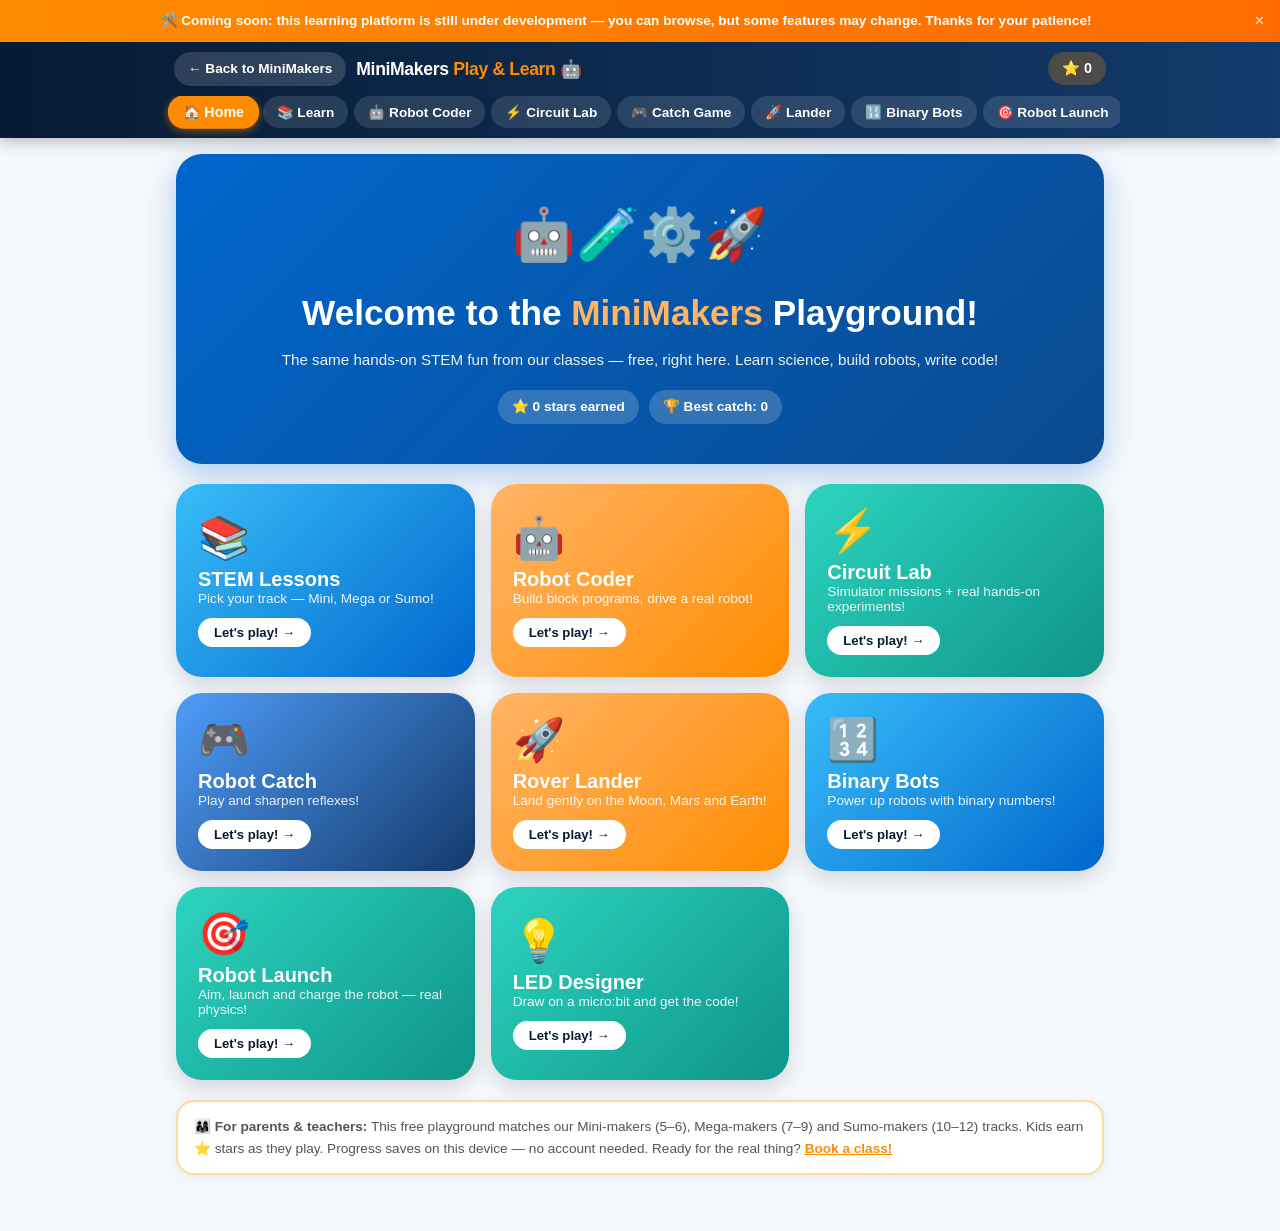
==== commit 72b2b099: "Go live: Robot Launch Live Play & Learn page now matches the approved learn/test.html.  Co-Authored-" ====
--- a/learn/index.html
+++ b/learn/index.html
@@ -269,6 +269,24 @@
   .bcard.up .bval { color: #0f172a; }
   .bbit { position: absolute; bottom: 4px; font-family: Consolas, monospace; font-weight: 900; font-size: .85rem; color: #64748b; }
   .bcard.up .bbit { color: #ea580c; }
+  /* Robot Launch */
+  #ln-area { position: relative; height: 360px; border-radius: 22px; overflow: hidden; border: 4px solid #1e293b; user-select: none; -webkit-user-select: none; }
+  @media (max-width: 520px){ #ln-area { height: 290px; } }
+  #ln-ov .game-overlay { position: absolute; inset: 0; display: flex; flex-direction: column; align-items: center; justify-content: center; gap: 10px; background: rgba(15,23,42,.62); color: #fff; text-align: center; padding: 16px; }
+  #ln-ov .t { font-weight: 900; font-size: 1.15rem; }
+  .ln-msg { min-height: 0; margin-top: 8px; font-size: .88rem; font-weight: 600; border-radius: 14px; }
+  .ln-msg.info { background: #ecfeff; color: #155e75; padding: 10px 12px; }
+  .ln-msg.warn { background: #fff7ed; color: #9a3412; padding: 10px 12px; border: 2px solid #fed7aa; }
+  .ln-left { display: inline-block; margin-left: 4px; font-weight: 800; color: #c2410c; }
+  .ln-ctrl { display: grid; grid-template-columns: 1fr 1fr auto; gap: 12px; align-items: end; margin-top: 10px; }
+  @media (max-width: 620px){ .ln-ctrl { grid-template-columns: 1fr; } }
+  .ln-sl label { font-weight: 800; font-size: .86rem; color: #123; display: block; margin-bottom: 4px; }
+  .ln-sl label b { color: #ea580c; } .ln-sl small { color: #64748b; font-weight: 700; }
+  .ln-row { display: flex; align-items: center; gap: 8px; }
+  .ln-row input[type=range] { flex: 1; accent-color: #ea580c; height: 28px; }
+  .ln-pm { width: 38px; height: 38px; border-radius: 12px; background: #e0f2fe; color: #075985; font-weight: 900; font-size: 1.2rem; flex-shrink: 0; }
+  .ln-fire { font-size: 1.05rem; padding: 14px 22px; }
+  .ln-fire:disabled { opacity: .5; }
 </style>
 </head>
 <body>
@@ -357,7 +375,7 @@
     stars:[{x:2,y:4},{x:2,y:1},{x:4,y:0}], walls:[{x:1,y:2},{x:3,y:3}] }
 ];
 
-var TABS = [ {id:"home",label:"🏠 Home"},{id:"learn",label:"📚 Learn"},{id:"coder",label:"🤖 Robot Coder"},{id:"lab",label:"⚡ Circuit Lab"},{id:"game",label:"🎮 Catch Game"},{id:"lander",label:"🚀 Lander"},{id:"binary",label:"🔢 Binary Bots"},{id:"leds",label:"💡 LED Designer"} ];
+var TABS = [ {id:"home",label:"🏠 Home"},{id:"learn",label:"📚 Learn"},{id:"coder",label:"🤖 Robot Coder"},{id:"lab",label:"⚡ Circuit Lab"},{id:"game",label:"🎮 Catch Game"},{id:"lander",label:"🚀 Lander"},{id:"binary",label:"🔢 Binary Bots"},{id:"launch",label:"🎯 Robot Launch"},{id:"leds",label:"💡 LED Designer"} ];
 var TRACKS = [
   { id:"mini", name:"Mini-makers", emoji:"🐣", ages:"Ages 5–6", grad:"g-teal", desc:"Discover STEM through play — energy, motion, structures and first robots!" },
   { id:"mega", name:"Mega-makers", emoji:"🚀", ages:"Ages 7–9", grad:"g-sky", desc:"Dive into electronics, sensors and coding with Scratch!" },
@@ -414,6 +432,7 @@
     {id:"game",e:"🎮",t:"Robot Catch",d:"Play and sharpen reflexes!",c:"g-blue"},
     {id:"lander",e:"🚀",t:"Rover Lander",d:"Land gently on the Moon, Mars and Earth!",c:"g-orange"},
     {id:"binary",e:"🔢",t:"Binary Bots",d:"Power up robots with binary numbers!",c:"g-sky"},
+    {id:"launch",e:"🎯",t:"Robot Launch",d:"Aim, launch and charge the robot — real physics!",c:"g-teal"},
     {id:"leds",e:"💡",t:"LED Designer",d:"Draw on a micro:bit and get the code!",c:"g-teal"}
   ];
   var html = '<div class="page">'
@@ -2668,6 +2687,326 @@
   c.restore();
 }
 
+/* ================= ROBOT LAUNCH (projectile physics) ================= */
+/* Set the angle and power, launch a battery to a robot. Uses the real projectile equations:
+     x = x0 + v·cos(θ)·t      y = y0 + v·sin(θ)·t − ½·g·t²
+   Every 3 levels the game moves Earth → Moon → Mars. The launcher's top speed never changes,
+   so on the Moon the same throw really does fly about 6× further. */
+
+var LWORLDS = [
+  { id:"earth", name:"Earth", emoji:"🌍", g:9.8,  sky:["#7dd3fc","#e0f2fe"], ground:"#16a34a", dirt:"#a16207" },
+  { id:"moon",  name:"Moon",  emoji:"🌙", g:1.62, sky:["#020617","#1e1b4b"], ground:"#9ca3af", dirt:"#6b7280" },
+  { id:"mars",  name:"Mars",  emoji:"🔴", g:3.71, sky:["#7c2d12","#fdba74"], ground:"#c2410c", dirt:"#7c2d12" }
+];
+var LV_MAX = 18;          // launcher top speed in m/s (same everywhere)
+var LTYPES = ["flat", "platform", "wall"];
+var LN = { level:1, state:"menu", angle:45, power:60, tries:0, score:0, stars:0, shots:[], cur:null, layout:null,
+           cv:null, cx:null, w:0, h:0, raf:0, last:0, t:0, parts:[], msg:"", best:0, maxLevel:1, showEq:false, hitAnim:0 };
+try { var _ln = JSON.parse(localStorage.getItem("miniMakersLaunch")); if (_ln){ LN.best = _ln.best || 0; LN.maxLevel = _ln.maxLevel || 1; } } catch(e){}
+function launchSave(){ try { localStorage.setItem("miniMakersLaunch", JSON.stringify({ best:LN.best, maxLevel:LN.maxLevel })); } catch(e){} }
+
+function lWorld(level){ return LWORLDS[Math.floor((level - 1) / 3) % 3]; }
+function lType(level){ return level <= 9 ? LTYPES[(level - 1) % 3] : LTYPES[Math.floor(Math.random() * 3)]; }
+function lRange(world){ return LV_MAX * LV_MAX / world.g; }     // the furthest a 45° throw can go on flat ground
+
+/* ---------- Level layout (all in metres), checked so it can always be solved ---------- */
+function lMakeLayout(level){
+  var world = lWorld(level), R = lRange(world), W = R * 1.18, type = lType(level), L, tries = 0;
+  do {
+    var tx = W * (0.42 + Math.random() * 0.28);
+    L = { world:world, type:type, W:W, x0:W * 0.04, y0:W * 0.025, rects:[], target:{ x:tx, base:0 }, hitR:W * 0.045 };
+    if (type === "platform" || (type === "wall" && Math.random() < 0.5)){
+      var ph = W * (0.05 + Math.random() * 0.06), pw = W * 0.11;
+      L.rects.push({ x:tx - pw/2, w:pw, h:ph, kind:"platform" }); L.target.base = ph;
+    }
+    if (type === "wall"){
+      var wx = W * (0.24 + Math.random() * 0.12), wh = W * (0.12 + Math.random() * 0.10);
+      if (wx + W * 0.03 < tx - W * 0.08) L.rects.push({ x:wx, w:W * 0.025, h:wh, kind:"wall" });
+    }
+    tries++;
+  } while (!lSolvable(L) && tries < 60);
+  return L;
+}
+function lSolvable(L){
+  for (var a = 10; a <= 80; a += 2) for (var p = 20; p <= 100; p += 2){ if (lSimulate(L, a, p).hit) return true; }
+  return false;
+}
+
+/* ---------- Physics: step along the real equations and find what the battery hits ---------- */
+function lSimulate(L, angle, power){
+  var g = L.world.g, v = LV_MAX * power / 100, th = angle * Math.PI / 180;
+  var vx = v * Math.cos(th), vy = v * Math.sin(th);
+  var Tmax = (vy + Math.sqrt(vy*vy + 2*g*L.y0)) / g + 0.01, steps = 600, dt = Tmax / steps;
+  var pts = [], maxH = 0, res = { hit:false, kind:"ground", x:0, t:0 };
+  var tg = L.target, robotY = tg.base + L.hitR * 0.9;
+  for (var i = 0; i <= steps; i++){
+    var t = i * dt, x = L.x0 + vx * t, y = L.y0 + vy * t - 0.5 * g * t * t;
+    pts.push({ x:x, y:y, t:t }); if (y > maxH) maxH = y;
+    if (i === 0) continue;
+    if (Math.hypot(x - tg.x, y - robotY) < L.hitR){ res = { hit:true, kind:"robot", x:x, y:y, t:t }; break; }
+    var hitRect = null;
+    for (var r = 0; r < L.rects.length; r++){ var R = L.rects[r]; if (x >= R.x && x <= R.x + R.w && y <= R.h && y >= 0){ hitRect = R; break; } }
+    if (hitRect){
+      var prev = pts[pts.length - 2], onTop = prev.y >= hitRect.h - 0.0001;
+      res = { hit:false, kind:onTop ? "top" : hitRect.kind, x:x, y:onTop ? hitRect.h : y, t:t, rect:hitRect }; if (onTop) pts[pts.length-1].y = hitRect.h; break;
+    }
+    if (y <= 0){ var py = pts[pts.length-2]; var f = py.y / (py.y - y); var gx = py.x + (x - py.x) * f;
+      pts[pts.length-1] = { x:gx, y:0, t:py.t + (t - py.t) * f }; res = { hit:false, kind:"ground", x:gx, y:0, t:pts[pts.length-1].t }; break; }
+    if (x > L.W * 1.6){ res = { hit:false, kind:"off", x:x, y:y, t:t }; break; }
+  }
+  res.pts = pts; res.maxH = maxH; res.v = v; res.range = res.x - L.x0;
+  return res;
+}
+
+/* ---------- Page ---------- */
+function renderLaunch(){
+  var lv = Math.min(LN.maxLevel, 12), chips = "";
+  for (var i = 1; i <= Math.max(9, lv); i++){ var wd = lWorld(i);
+    chips += '<button class="lv-chip'+(i===LN.level?" on":"")+'" data-ll="'+i+'"'+(i>LN.maxLevel?" disabled":"")+'>'+wd.emoji+' '+i+(i>LN.maxLevel?" 🔒":"")+'</button>'; }
+  el("app").innerHTML = '<div class="page"><h2 class="page-title">🎯 Robot Launch</h2>'
+    + '<p class="page-sub">The robot needs a battery! Set the <b>angle</b> and <b>power</b>, then launch. You get 3 tries for each robot.</p>'
+    + '<div class="lv-row">'+chips+'</div>'
+    + '<div class="game-stats"><span id="ln-lvl"></span><span id="ln-tries"></span><span id="ln-score">🏆 '+LN.score+'</span><span id="ln-best">🥇 Best '+LN.best+'</span>'
+    + '<span id="ln-mute" style="cursor:pointer;margin-left:auto">'+(G.muted?"🔇":"🔊")+'</span></div>'
+    + '<div id="ln-area"><canvas id="ln-canvas" style="display:block;width:100%;height:100%"></canvas><div id="ln-ov"></div></div>'
+    + '<div id="ln-msg" class="ln-msg"></div>'
+    + '<div class="ln-ctrl">'
+    + '<div class="ln-sl"><label>📐 Angle <b id="ln-av">'+LN.angle+'°</b></label><div class="ln-row"><button class="ln-pm" data-d="a-">−</button><input type="range" id="ln-a" min="5" max="85" value="'+LN.angle+'"><button class="ln-pm" data-d="a+">+</button></div></div>'
+    + '<div class="ln-sl"><label>💪 Power <b id="ln-pv">'+LN.power+'%</b> <small id="ln-ms"></small></label><div class="ln-row"><button class="ln-pm" data-d="p-">−</button><input type="range" id="ln-p" min="10" max="100" value="'+LN.power+'"><button class="ln-pm" data-d="p+">+</button></div></div>'
+    + '<button class="btn-primary ln-fire" id="ln-fire">🚀 Launch!</button></div>'
+    + '<details class="kit" id="ln-eq-box"'+(LN.showEq?" open":"")+'><summary>🧮 The science (for older MiniMakers)</summary><div id="ln-eq"></div></details>'
+    + '<p class="tiny-tip">Keyboard: ← → change the angle, ↑ ↓ change the power, Space launches.</p></div>';
+  LN.cv = el("ln-canvas"); LN.cx = LN.cv.getContext("2d"); launchSize();
+  document.querySelectorAll("[data-ll]").forEach(function(b){ b.onclick = function(){ if (LN.state === "fly") return; lStartLevel(+b.getAttribute("data-ll")); }; });
+  el("ln-mute").onclick = function(){ G.muted = !G.muted; this.textContent = G.muted ? "🔇" : "🔊"; };
+  el("ln-a").oninput = function(){ LN.angle = +this.value; lCtrlUi(); };
+  el("ln-p").oninput = function(){ LN.power = +this.value; lCtrlUi(); };
+  document.querySelectorAll(".ln-pm").forEach(function(b){ b.onclick = function(){ var d = b.getAttribute("data-d");
+    if (d === "a-") LN.angle = Math.max(5, LN.angle - 1); if (d === "a+") LN.angle = Math.min(85, LN.angle + 1);
+    if (d === "p-") LN.power = Math.max(10, LN.power - 1); if (d === "p+") LN.power = Math.min(100, LN.power + 1);
+    el("ln-a").value = LN.angle; el("ln-p").value = LN.power; lCtrlUi(); }; });
+  el("ln-fire").onclick = lFire;
+  el("ln-eq-box").ontoggle = function(){ LN.showEq = this.open; };
+  var wasMenu = LN.state === "menu" || LN.state === "menu-wait";
+  if (!LN.layout || LN.state === "menu") lStartLevel(LN.level, true);
+  lCtrlUi(); lHud(); lEq();
+  if (wasMenu) lOverlay("start");
+  else if (LN.state === "won") lOverlay("win");
+  else if (LN.state === "failed") lOverlay("fail");
+  if (!LN.raf){ LN.last = performance.now(); LN.raf = requestAnimationFrame(launchLoop); }
+}
+function launchSize(){ var r = LN.cv.getBoundingClientRect(), dpr = Math.min(window.devicePixelRatio || 1, 2);
+  LN.w = r.width; LN.h = r.height; LN.cv.width = Math.round(r.width*dpr); LN.cv.height = Math.round(r.height*dpr); LN.cx.setTransform(dpr, 0, 0, dpr, 0, 0); }
+window.addEventListener("resize", function(){ if (S.tab === "launch" && LN.cv) launchSize(); });
+window.addEventListener("keydown", function(e){
+  if (S.tab !== "launch" || !el("ln-a")) return;
+  var used = true;
+  if (e.key === "ArrowLeft") LN.angle = Math.max(5, LN.angle - 1); else if (e.key === "ArrowRight") LN.angle = Math.min(85, LN.angle + 1);
+  else if (e.key === "ArrowDown") LN.power = Math.max(10, LN.power - 1); else if (e.key === "ArrowUp") LN.power = Math.min(100, LN.power + 1);
+  else if (e.key === " ") lFire(); else used = false;
+  if (used){ e.preventDefault(); el("ln-a").value = LN.angle; el("ln-p").value = LN.power; lCtrlUi(); }
+});
+function lCtrlUi(){
+  el("ln-av").textContent = LN.angle + "°"; el("ln-pv").textContent = LN.power + "%";
+  el("ln-ms").textContent = "(" + (LV_MAX * LN.power / 100).toFixed(1) + " m/s)";
+  var f = el("ln-fire"); if (f) f.disabled = !(LN.state === "aim");
+  lEq();
+}
+function lHud(){
+  var w = LN.layout ? LN.layout.world : lWorld(LN.level);
+  el("ln-lvl").textContent = w.emoji + " Level " + LN.level;
+  el("ln-tries").textContent = "🔋".repeat(Math.max(0, 3 - LN.tries)) + "▫️".repeat(Math.min(3, LN.tries));
+  el("ln-score").textContent = "🏆 " + LN.score;
+  if (el("ln-best")) el("ln-best").textContent = "🥇 Best " + LN.best;
+}
+function lEq(){
+  var box = el("ln-eq"); if (!box || !LN.layout) return;
+  var w = LN.layout.world, v = LV_MAX * LN.power / 100, th = LN.angle * Math.PI / 180;
+  var flatRange = v * v * Math.sin(2 * th) / w.g;
+  box.innerHTML = '<p>The battery follows the <b>projectile equations</b>:</p>'
+    + '<pre>x = v · cos(θ) · t\ny = v · sin(θ) · t − ½ · g · t²</pre>'
+    + '<p>Right now: v = <b>'+v.toFixed(1)+' m/s</b>, θ = <b>'+LN.angle+'°</b>, g on '+w.name+' = <b>'+w.g+' m/s²</b>.</p>'
+    + '<p>On flat ground this throw would land about <b>'+flatRange.toFixed(1)+' m</b> away (range = v²·sin(2θ) ÷ g).</p>'
+    + '<p>💡 The furthest throw on flat ground is at <b>45°</b>. Smaller g = longer flights — that\'s why the Moon is so much bigger!</p>';
+}
+
+function lStartLevel(level, quiet){
+  var prevWorld = LN.layout ? LN.layout.world.id : null;
+  LN.level = level; LN.tries = 0; LN.shots = []; LN.cur = null; LN.parts = []; LN.hitAnim = 0;
+  LN.layout = lMakeLayout(level); LN.state = "aim";
+  el("ln-msg") && (el("ln-msg").innerHTML = "");
+  var ov = el("ln-ov"); if (ov) ov.innerHTML = "";
+  if (el("ln-lvl")){ lHud(); lCtrlUi(); }
+  document.querySelectorAll("[data-ll]").forEach(function(b){ b.classList.toggle("on", +b.getAttribute("data-ll") === level); });
+  if (!quiet && prevWorld && prevWorld !== LN.layout.world.id) lOverlay("world");
+  else if (!quiet) lMsg("🎯 Level " + level + ": " + ({ flat:"hit the robot!", platform:"the robot is up on a platform!", wall:"a wall is in the way — go over it!" })[LN.layout.type], "info");
+}
+function lMsg(t, kind){ var m = el("ln-msg"); if (m){ m.className = "ln-msg " + (kind || ""); m.innerHTML = t; } }
+
+function lOverlay(kind){
+  var ov = el("ln-ov"); if (!ov) return;
+  var w = LN.layout.world, body = "";
+  if (kind === "start") body = '<div class="t">🎯 Robot Launch</div><div class="ld-sub">Level '+LN.level+' on '+w.emoji+' '+w.name+'</div><button class="start" id="ln-go">Start!</button>';
+  if (kind === "world"){
+    var times = (9.8 / w.g).toFixed(1);
+    body = '<div class="t">'+w.emoji+' Welcome to '+w.name+'!</div>'
+      + '<div class="ld-fact">Gravity here is <b>'+w.g+' m/s²</b>'+(w.id === "earth" ? "." : ' — about <b>'+times+'× weaker</b> than Earth\'s ('+'9.8 m/s²). Your launcher is just as strong, so <b>the same throw flies about '+times+'× further</b>. Look at the distance ruler!')+'</div>'
+      + '<button class="start" id="ln-go">Let\'s go!</button>';
+  }
+  if (kind === "fail") body = '<div class="t">😢 Out of tries!</div><div class="ld-sub">The robot is still waiting for its battery.</div>'
+      + '<div style="display:flex;gap:8px;flex-wrap:wrap;justify-content:center"><button class="start" id="ln-go">🔁 Try this level again</button><button class="start" id="ln-skip" style="background:#64748b">Next level →</button></div>';
+  if (kind === "win"){
+    var pts = 4 - LN.tries;
+    body = '<div class="t">⚡ Robot charged! +'+pts+' point'+(pts>1?"s":"")+' & ⭐</div><div class="ld-sub">'+(LN.tries===1?"First try — amazing aim! 🎯":LN.tries===2?"Got it on the second try!":"Phew — last try!")+'</div>'
+      + '<div class="ld-fact">'+LN.cur.stats+'</div><button class="start" id="ln-go">Next level →</button>';
+  }
+  ov.innerHTML = '<div class="game-overlay">'+body+'</div>';
+  el("ln-go").onclick = function(){
+    if (kind === "win"){ lStartLevel(LN.level + 1); return; }
+    if (kind === "fail"){ lStartLevel(LN.level); return; }
+    ov.innerHTML = ""; LN.state = "aim"; lCtrlUi();
+    if (kind === "world") lMsg("🎯 Level " + LN.level + " on " + w.name + ". Try a throw you used on Earth and see what happens!", "info");
+  };
+  var sk = el("ln-skip"); if (sk) sk.onclick = function(){ lStartLevel(LN.level + 1); };
+  if (kind === "world" || kind === "start") LN.state = "menu-wait";
+  if (el("ln-fire")) el("ln-fire").disabled = true;
+}
+
+function lFire(){
+  if (LN.state !== "aim") return;
+  var r = lSimulate(LN.layout, LN.angle, LN.power);
+  var real = r.t, disp = Math.max(1.0, Math.min(2.6, real));
+  LN.cur = { res:r, angle:LN.angle, power:LN.power, clock:0, speed:real / disp, done:false };
+  LN.tries++; LN.state = "fly"; lHud(); lCtrlUi(); lMsg("", "");
+  var a = SFX.ctx && SFX.ctx();
+  if (a){ var o = a.createOscillator(), gg = a.createGain(), tt = a.currentTime; o.type = "triangle"; o.frequency.setValueAtTime(180, tt); o.frequency.exponentialRampToValueAtTime(700, tt + 0.25);
+    gg.gain.setValueAtTime(0.18, tt); gg.gain.exponentialRampToValueAtTime(0.0001, tt + 0.3); o.connect(gg); gg.connect(a.destination); o.start(tt); o.stop(tt + 0.32); }
+}
+function lLanded(){
+  var c = LN.cur, r = c.res, L = LN.layout;
+  c.done = true;
+  c.stats = "Flew " + r.range.toFixed(1) + " m in " + r.t.toFixed(1) + " s, highest point " + r.maxH.toFixed(1) + " m (v = " + r.v.toFixed(1) + " m/s, θ = " + c.angle + "°).";
+  LN.shots.push(c);
+  if (r.hit){
+    LN.state = "won"; LN.hitAnim = 1.2; var pts = 4 - LN.tries; LN.score += pts; LN.stars++;
+    if (LN.score > LN.best) LN.best = LN.score;
+    if (LN.level + 1 > LN.maxLevel) LN.maxLevel = LN.level + 1;
+    launchSave(); SFX.fanfare(); award(1, "Robot charged!");
+    for (var k = 0; k < 40; k++) LN.parts.push({ x:L.target.x, y:L.target.base + L.hitR, vx:(Math.random()-0.5)*L.W*0.5, vy:Math.random()*L.W*0.45, life:1.3, c:["#facc15","#22c55e","#38bdf8","#f472b6"][k%4] });
+    lHud(); setTimeout(function(){ if (LN.state === "won") lOverlay("win"); }, 700);
+    return;
+  }
+  var diff = r.x - L.target.x, txt;
+  if (r.kind === "wall") txt = "🧱 Bonk! The battery hit the wall " + r.y.toFixed(1) + " m up. Try a <b>higher angle</b> or <b>more power</b> to get over it.";
+  else if (r.kind === "platform") txt = "📦 It hit the side of the platform. Aim a little <b>higher</b>.";
+  else if (r.kind === "off") txt = "🚀 Way too far — it flew off the screen! Use <b>less power</b>.";
+  else txt = (diff < 0 ? "⬅️ <b>" + Math.abs(diff).toFixed(1) + " m short</b>." : "➡️ <b>" + diff.toFixed(1) + " m too far</b>.")
+    + (r.kind === "top" ? " (It landed on the platform.)" : "") + (diff < 0 ? " Try a bit more power." : " Try a bit less power.");
+  SFX.miss();
+  for (var j = 0; j < 12; j++) LN.parts.push({ x:r.x, y:r.y, vx:(Math.random()-0.5)*L.W*0.15, vy:Math.random()*L.W*0.12, life:0.8, c:"#a8a29e" });
+  if (LN.tries >= 3){ LN.state = "failed"; lMsg(txt, "warn"); setTimeout(function(){ if (LN.state === "failed") lOverlay("fail"); }, 900); }
+  else { LN.state = "aim"; lMsg(txt + " <span class='ln-left'>" + (3 - LN.tries) + " tr" + (3 - LN.tries === 1 ? "y" : "ies") + " left.</span>", "warn"); }
+  lHud(); lCtrlUi();
+}
+
+function launchLoop(now){
+  if (!LN.cv || !document.body.contains(LN.cv)){ LN.raf = 0; return; }
+  var dt = Math.min(0.05, (now - LN.last) / 1000); LN.last = now; LN.t += dt;
+  if (LN.state === "fly" && LN.cur && !LN.cur.done){
+    LN.cur.clock += dt * LN.cur.speed;
+    if (LN.cur.clock >= LN.cur.res.t){ LN.cur.clock = LN.cur.res.t; lLanded(); }
+  }
+  if (LN.hitAnim > 0) LN.hitAnim -= dt;
+  var g = LN.layout ? LN.layout.world.g : 9.8, L = LN.layout;
+  for (var i = LN.parts.length - 1; i >= 0; i--){ var p = LN.parts[i]; p.x += p.vx*dt; p.y += p.vy*dt; p.vy -= (L ? L.W : 30) * 0.8 * dt; p.life -= dt; if (p.life <= 0) LN.parts.splice(i, 1); }
+  launchDraw();
+  LN.raf = requestAnimationFrame(launchLoop);
+}
+
+/* ---------- Drawing ---------- */
+function launchDraw(){
+  var c = LN.cx, w = LN.w, h = LN.h, L = LN.layout; if (!L) return;
+  var wd = L.world, gy = h - 34, sc = (w - 10) / L.W;      // metres → pixels
+  function X(m){ return 6 + m * sc; } function Y(m){ return gy - m * sc; }
+  var g = c.createLinearGradient(0, 0, 0, h); g.addColorStop(0, wd.sky[0]); g.addColorStop(1, wd.sky[1]);
+  c.fillStyle = g; c.fillRect(0, 0, w, h);
+  if (wd.id !== "earth"){ for (var s = 0; s < 40; s++){ c.fillStyle = "rgba(255,255,255," + (0.3 + 0.3*Math.sin(LN.t + s)) + ")"; c.fillRect((s * 97) % w, (s * 53) % (gy - 40), 1.5, 1.5); } }
+  if (wd.id === "earth"){ c.fillStyle = "#fde047"; c.beginPath(); c.arc(w - 40, 34, 16, 0, 6.28); c.fill(); }
+  // ground + ruler
+  c.fillStyle = wd.ground; c.fillRect(0, gy, w, 8); c.fillStyle = wd.dirt; c.fillRect(0, gy + 8, w, h - gy);
+  var step = niceStep(L.W / 6);
+  c.fillStyle = "rgba(255,255,255,.85)"; c.font = "700 10px Poppins, Arial"; c.textAlign = "center";
+  for (var m = 0; m <= L.W; m += step){ var px = X(L.x0 + m); if (px > w - 8) break; c.fillRect(px, gy + 8, 1.5, 6); c.fillText(m + " m", px, gy + 25); }
+  // platforms and walls
+  L.rects.forEach(function(R){
+    if (R.kind === "wall"){ c.fillStyle = "#78716c"; c.fillRect(X(R.x), Y(R.h), R.w * sc, R.h * sc);
+      c.strokeStyle = "#57534e"; c.lineWidth = 1; for (var by = 0; by < R.h * sc; by += 8){ c.beginPath(); c.moveTo(X(R.x), Y(R.h) + by); c.lineTo(X(R.x) + R.w*sc, Y(R.h) + by); c.stroke(); } }
+    else { c.fillStyle = "#94a3b8"; c.fillRect(X(R.x), Y(R.h), R.w * sc, R.h * sc); c.fillStyle = "#475569"; c.fillRect(X(R.x), Y(R.h), R.w * sc, 5);
+      c.strokeStyle = "#64748b"; c.lineWidth = 2; c.beginPath(); c.moveTo(X(R.x), Y(R.h)); c.lineTo(X(R.x + R.w), gy); c.moveTo(X(R.x + R.w), Y(R.h)); c.lineTo(X(R.x), gy); c.stroke(); }
+  });
+  // earlier shots: faint dotted lines
+  LN.shots.forEach(function(sh, i){
+    if (sh === LN.cur && !sh.done) return;
+    c.setLineDash([3, 6]); c.strokeStyle = "rgba(255,255,255,.55)"; c.lineWidth = 2; c.beginPath();
+    sh.res.pts.forEach(function(p, k){ if (k === 0) c.moveTo(X(p.x), Y(p.y)); else c.lineTo(X(p.x), Y(p.y)); }); c.stroke(); c.setLineDash([]);
+    var e = sh.res.pts[sh.res.pts.length - 1]; c.fillStyle = "rgba(255,255,255,.8)"; c.font = "800 10px Arial"; c.textAlign = "center";
+    c.fillText((i + 1) + ": " + sh.angle + "°/" + sh.power + "%", X(e.x), Y(e.y) - 8);
+  });
+  // target robot
+  drawLaunchBot(c, X(L.target.x), Y(L.target.base), L.hitR * sc, LN.state === "won");
+  // launcher
+  var lx = X(L.x0), ly = Y(L.y0), ang = LN.angle * Math.PI / 180;
+  c.fillStyle = "#334155"; rr(c, lx - 14, ly, 28, gy - ly + 2, 4); c.fill();
+  c.save(); c.translate(lx, ly); c.rotate(-ang);
+  c.fillStyle = "#f97316"; rr(c, -4, -7, 40, 14, 6); c.fill(); c.fillStyle = "#c2410c"; c.fillRect(30, -7, 6, 14);
+  c.restore();
+  c.fillStyle = "#1e293b"; c.beginPath(); c.arc(lx, ly, 8, 0, 6.28); c.fill();
+  // power arrow while aiming
+  if (LN.state === "aim"){
+    var len = 30 + LN.power * 0.6; c.strokeStyle = "rgba(250,204,21,.9)"; c.lineWidth = 3; c.setLineDash([6, 4]);
+    c.beginPath(); c.moveTo(lx, ly); c.lineTo(lx + Math.cos(ang) * len, ly - Math.sin(ang) * len); c.stroke(); c.setLineDash([]);
+    c.fillStyle = "#fde047"; c.font = "800 11px Arial"; c.textAlign = "left"; c.fillText(LN.angle + "°", lx + 22, ly - 6);
+  }
+  // current flight
+  if (LN.cur && (LN.state === "fly" || !LN.cur.done)){
+    var pts = LN.cur.res.pts, tt = LN.cur.clock, last = pts[0];
+    c.strokeStyle = "#fde047"; c.lineWidth = 2.5; c.beginPath(); c.moveTo(X(pts[0].x), Y(pts[0].y));
+    for (var k = 1; k < pts.length && pts[k].t <= tt; k++){ c.lineTo(X(pts[k].x), Y(pts[k].y)); last = pts[k]; } c.stroke();
+    drawBatt(c, X(last.x), Y(last.y), tt * 8);
+    if (Y(last.y) < 4){ c.fillStyle = "#fff"; c.font = "800 11px Arial"; c.textAlign = "center"; c.fillText("▲ " + last.y.toFixed(0) + " m up", X(last.x), 14); }
+    if (LN.cur.speed > 1.3){ c.fillStyle = "rgba(255,255,255,.85)"; c.font = "800 11px Arial"; c.textAlign = "right"; c.fillText("⏩ ×" + LN.cur.speed.toFixed(0) + " speed", w - 10, 18); }
+  }
+  LN.parts.forEach(function(p){ c.globalAlpha = Math.max(0, Math.min(1, p.life)); c.fillStyle = p.c; c.beginPath(); c.arc(X(p.x), Y(p.y), 3, 0, 6.28); c.fill(); });
+  c.globalAlpha = 1;
+  // planet + gravity badge
+  c.fillStyle = "rgba(0,0,0,.35)"; rr(c, 8, 8, 128, 24, 8); c.fill();
+  c.fillStyle = "#fff"; c.font = "800 11px Poppins, Arial"; c.textAlign = "left"; c.fillText(wd.emoji + " " + wd.name + "  g = " + wd.g + " m/s²", 14, 24);
+}
+function niceStep(x){ var p = Math.pow(10, Math.floor(Math.log10(x))), n = x / p; return (n < 1.5 ? 1 : n < 3.5 ? 2 : n < 7.5 ? 5 : 10) * p; }
+function drawBatt(c, x, y, rot){
+  c.save(); c.translate(x, y); c.rotate(rot);
+  c.fillStyle = "#1f2937"; rr(c, -9, -5, 16, 10, 2); c.fill(); c.fillStyle = "#facc15"; c.fillRect(1, -5, 6, 10);
+  c.fillStyle = "#9ca3af"; c.fillRect(7, -2.5, 3, 5); c.restore();
+}
+function drawLaunchBot(c, x, y, r, happy){
+  var s = Math.max(0.6, r / 16), bob = happy ? Math.abs(Math.sin(LN.t * 10)) * 4 : Math.sin(LN.t * 3) * 1.5;
+  c.save(); c.translate(x, y - bob); c.scale(s, s);
+  // catch zone
+  c.strokeStyle = "rgba(250,204,21,.6)"; c.setLineDash([3, 3]); c.lineWidth = 1.5; c.beginPath(); c.arc(0, -14.4, 16, 0, 6.28); c.stroke(); c.setLineDash([]);
+  c.fillStyle = "#111827"; c.fillRect(-9, -4, 6, 4); c.fillRect(3, -4, 6, 4);
+  c.fillStyle = happy ? "#facc15" : "#3b82f6"; rr(c, -10, -22, 20, 18, 4); c.fill();
+  // battery gauge on chest
+  c.fillStyle = "#0f172a"; rr(c, -6, -18, 12, 8, 2); c.fill();
+  c.fillStyle = happy ? "#22c55e" : "#ef4444"; c.fillRect(-5, -17, happy ? 10 : 3, 6);
+  // arms up to catch
+  c.strokeStyle = "#475569"; c.lineWidth = 3; c.lineCap = "round"; c.beginPath(); c.moveTo(-10, -18); c.lineTo(-16, -28); c.moveTo(10, -18); c.lineTo(16, -28); c.stroke();
+  c.fillStyle = "#e2e8f0"; rr(c, -8, -34, 16, 12, 4); c.fill();
+  c.fillStyle = "#0f172a"; c.beginPath(); c.arc(-3.5, -29, 1.8, 0, 6.28); c.arc(3.5, -29, 1.8, 0, 6.28); c.fill();
+  c.strokeStyle = "#0f172a"; c.lineWidth = 1.2; c.beginPath(); if (happy) c.arc(0, -27, 3, 0.2, Math.PI - 0.2); else c.arc(0, -24, 2.5, Math.PI + 0.3, -0.3); c.stroke();
+  c.fillStyle = happy ? "#facc15" : "#ef4444"; c.beginPath(); c.arc(0, -38, 2.2, 0, 6.28); c.fill();
+  c.restore();
+}
+
 /* ================= ROUTER ================= */
 function render(){
   renderTabs();
@@ -2679,6 +3018,7 @@
   else if (S.tab==="game") renderGame();
   else if (S.tab==="lander") renderLander();
   else if (S.tab==="binary") renderBinary();
+  else if (S.tab==="launch") renderLaunch();
   else if (S.tab==="leds") renderLeds();
 }
 load();
@@ -2689,6 +3029,7 @@
 if (location.hash === "#leds") S.tab = "leds";
 if (location.hash === "#lander") S.tab = "lander";
 if (location.hash === "#binary") S.tab = "binary";
+if (location.hash === "#launch") S.tab = "launch";
 render();
 </script>
 </body>
